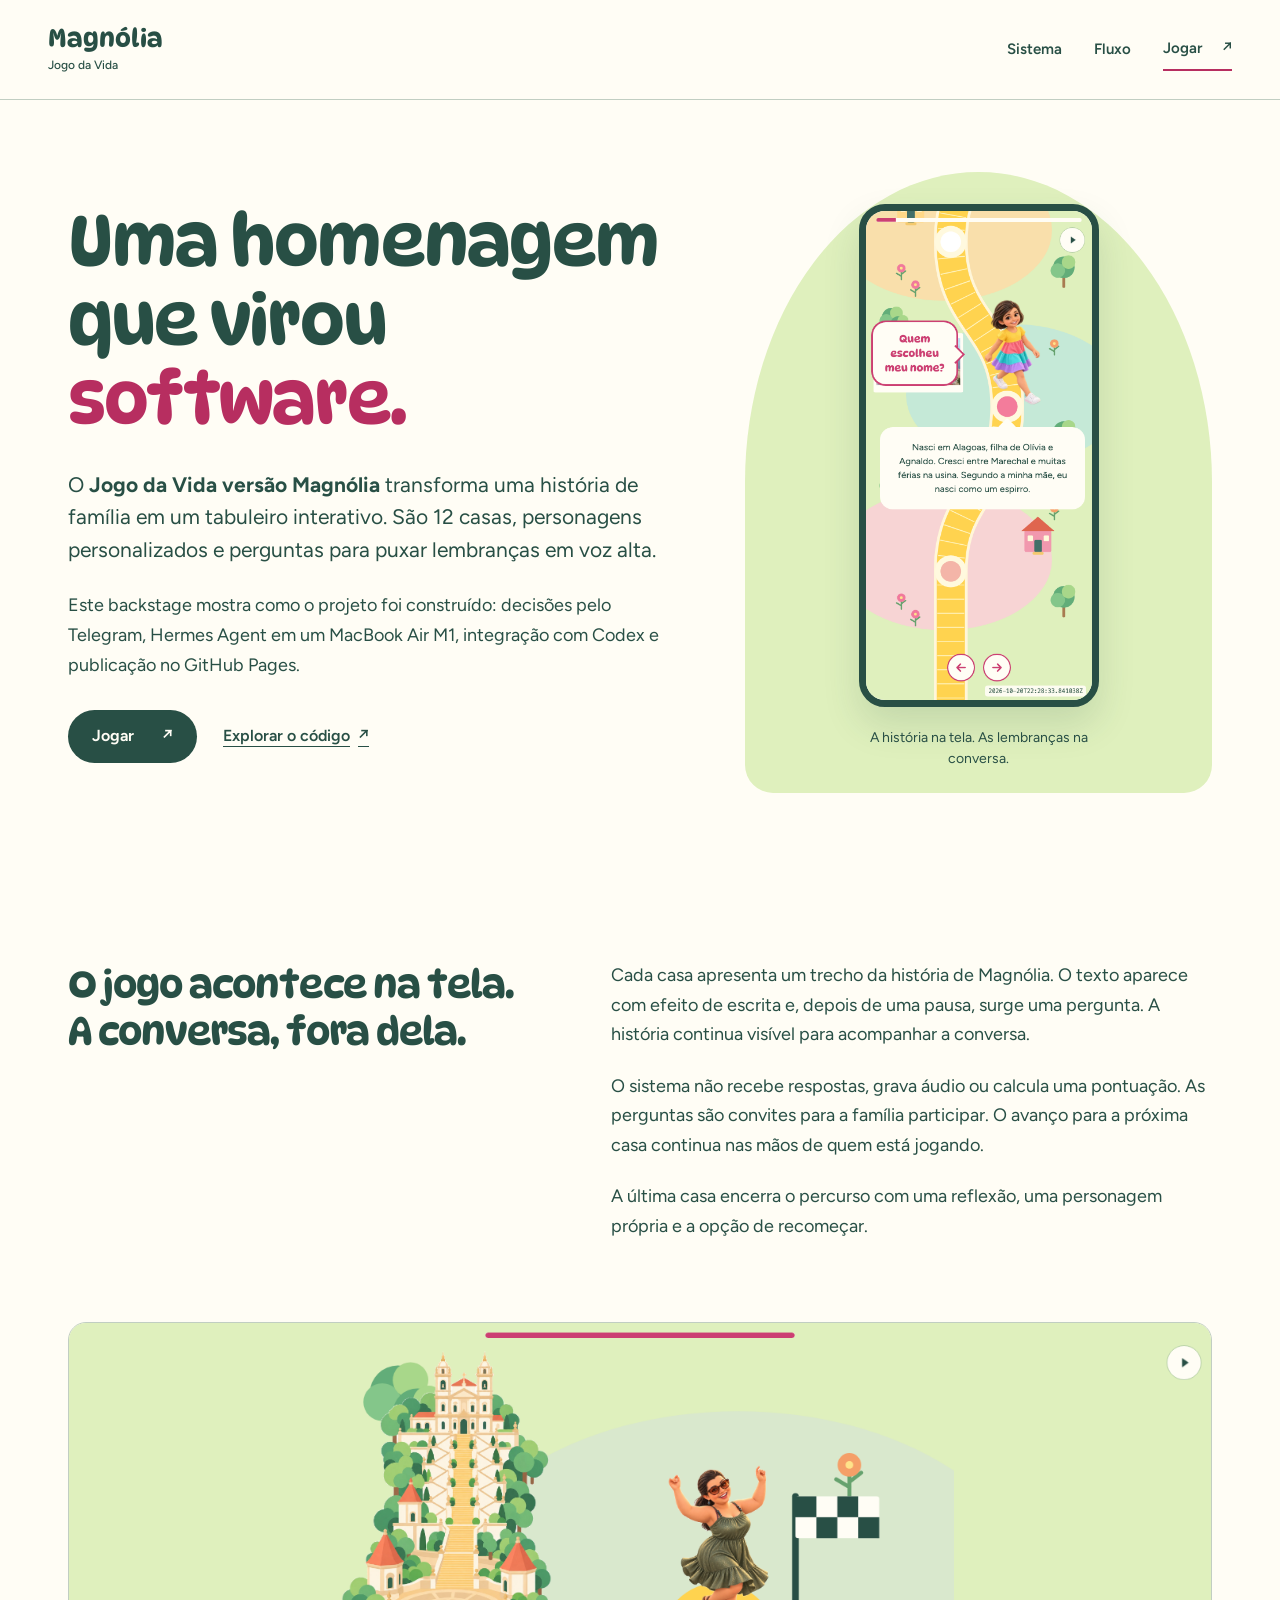
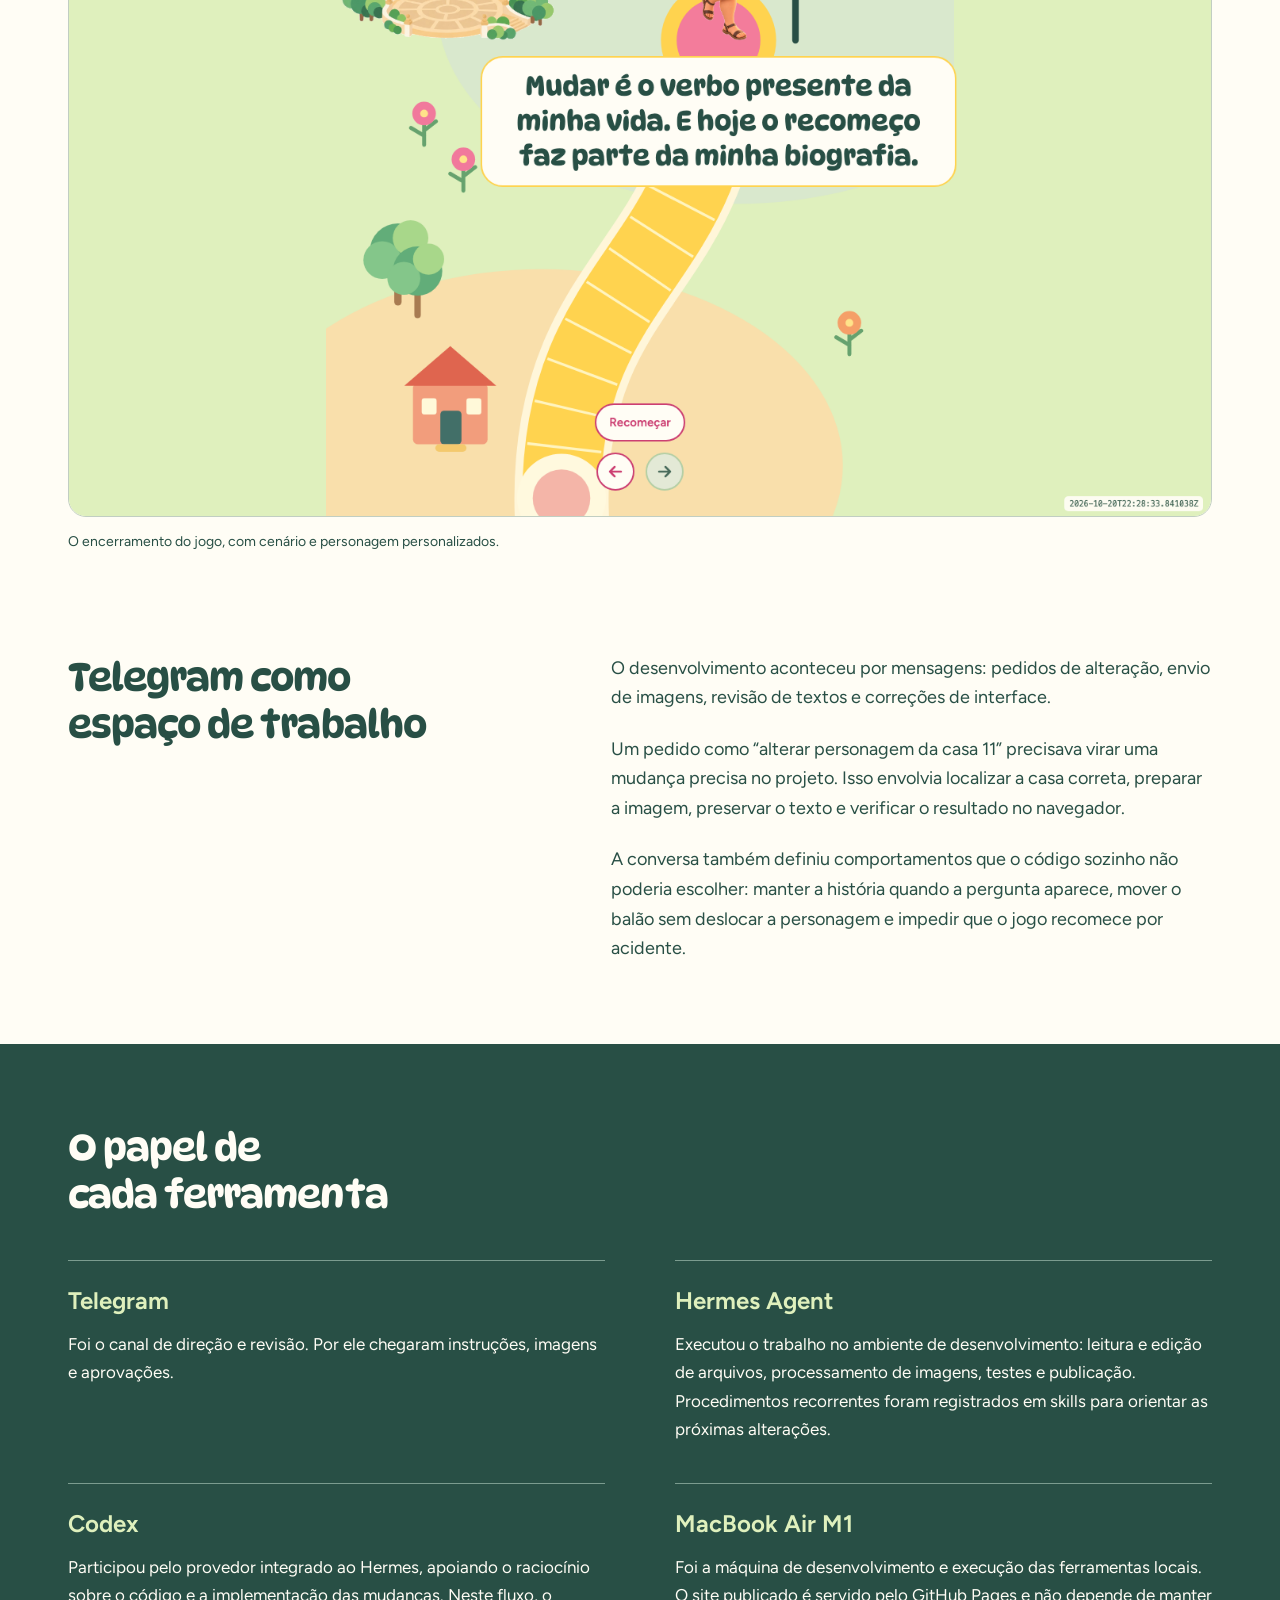
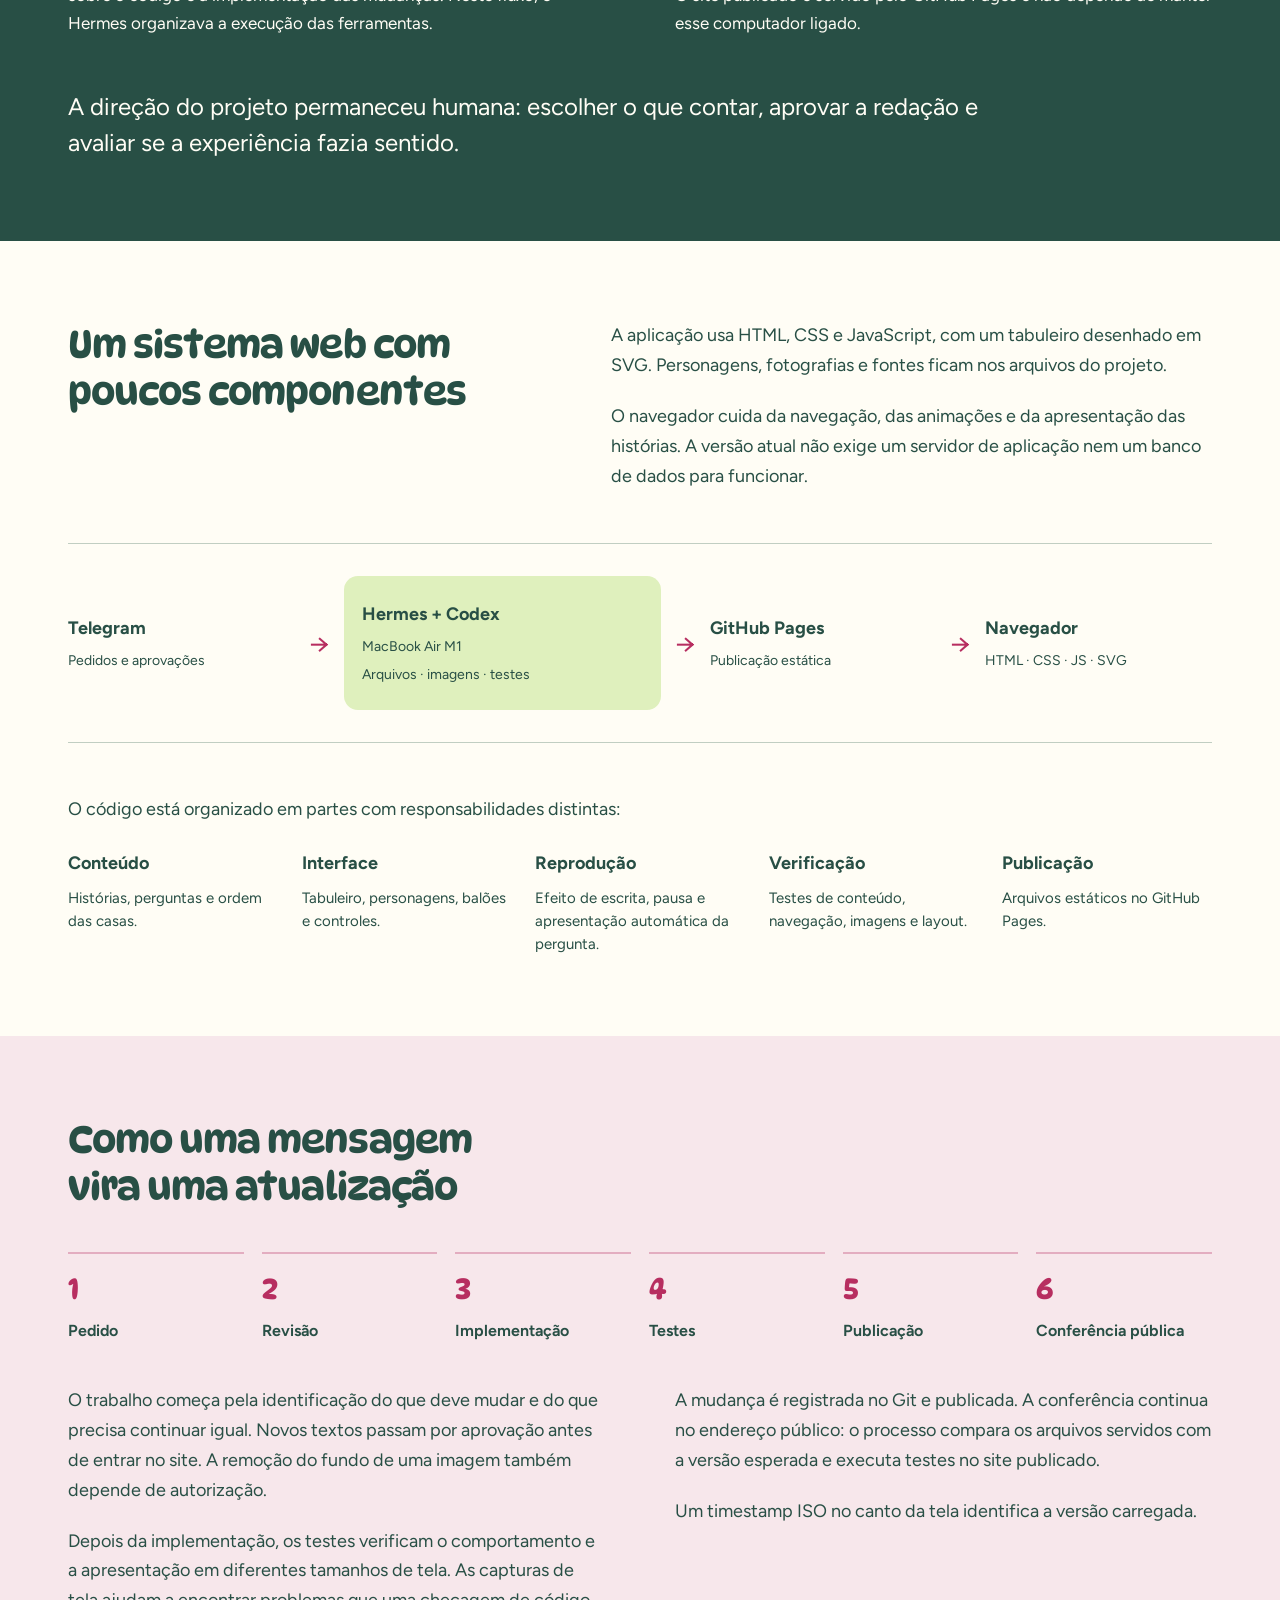
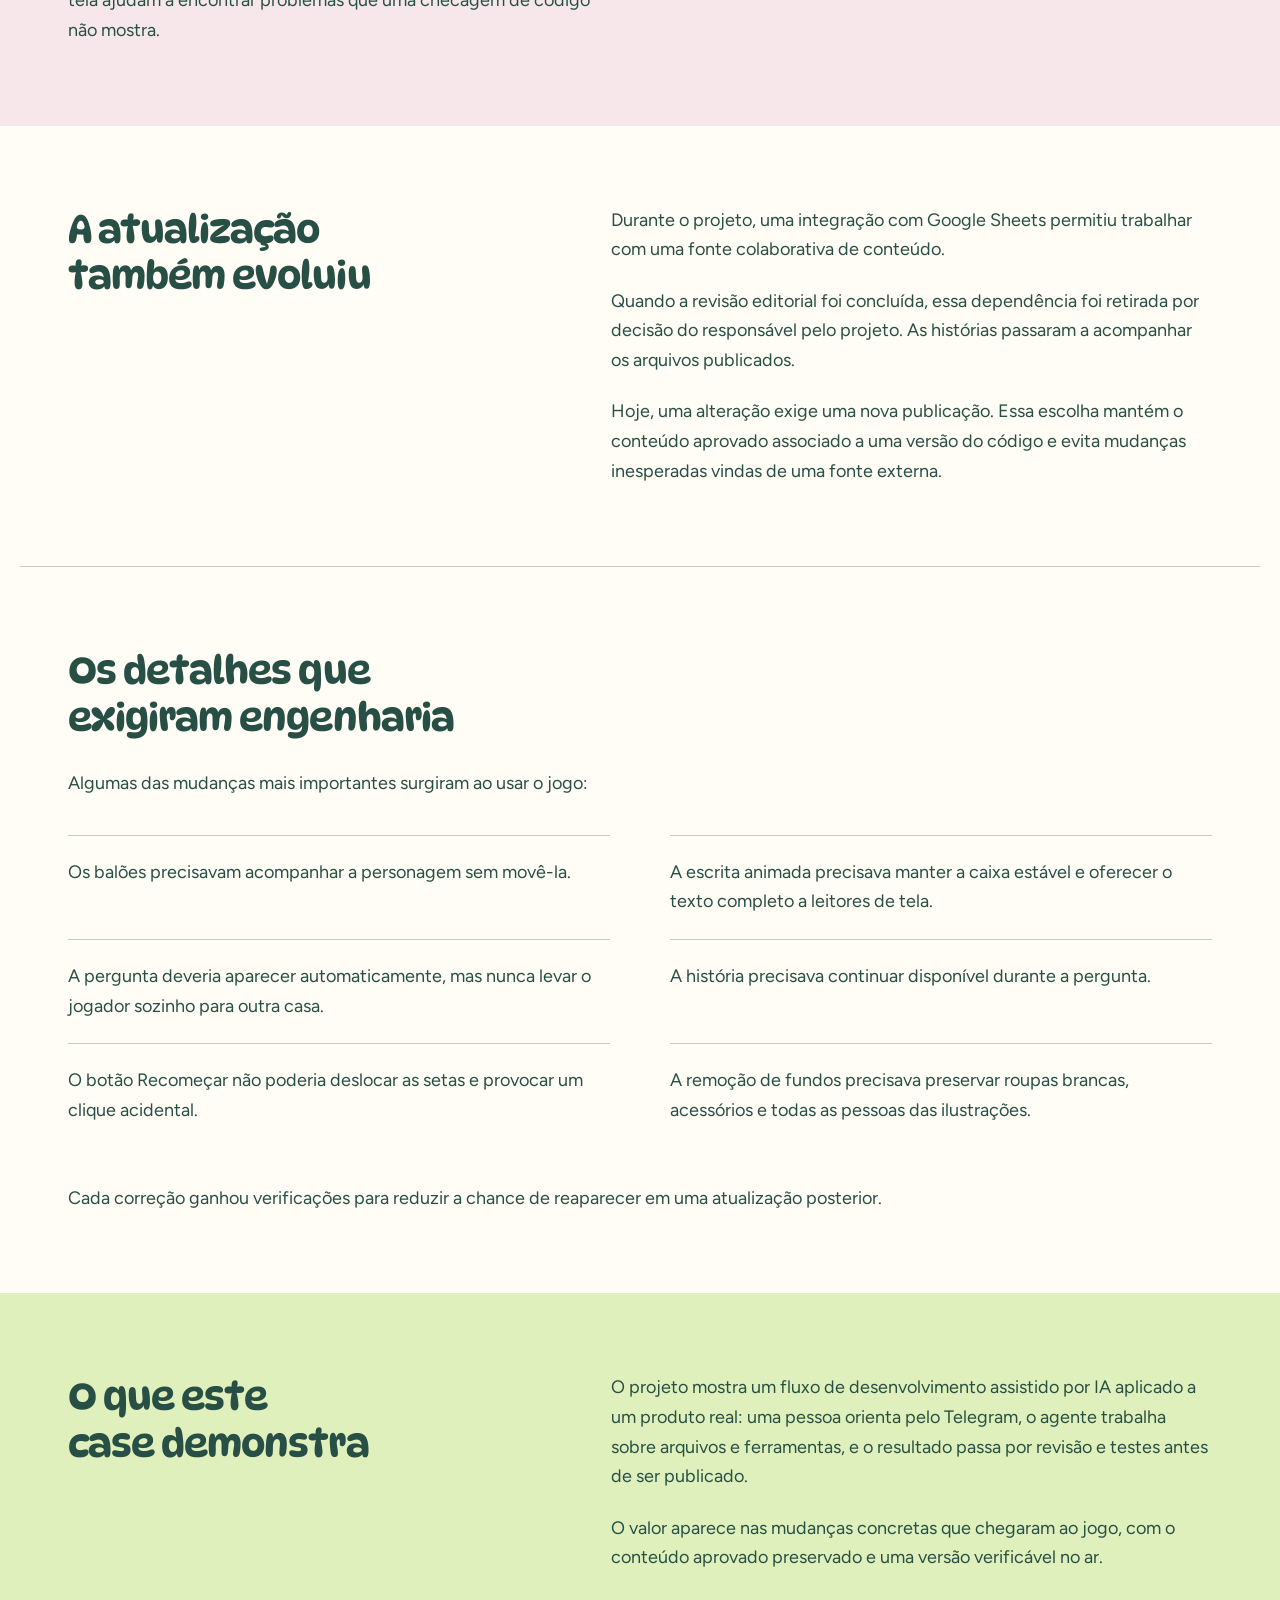
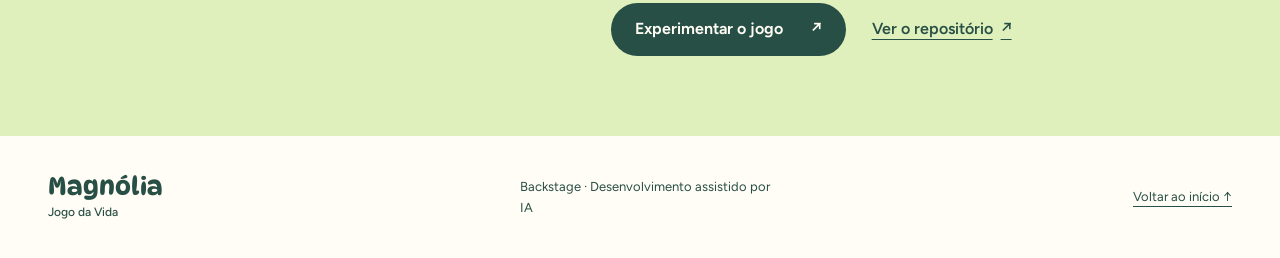
==== docs/backstage/index.html @ 35204390 "Publish Backstage case study for Magnolia" ====
<!doctype html>
<html lang="pt-BR">
<head>
<meta charset="utf-8"><meta name="viewport" content="width=device-width,initial-scale=1">
<title>Backstage · Uma homenagem que virou software · Magnólia</title>
<meta name="description" content="Os bastidores do Jogo da Vida versão Magnólia: desenvolvimento pelo Telegram, Hermes Agent em um MacBook Air M1, Codex e GitHub Pages.">
<meta name="theme-color" content="#284f45">
<link rel="canonical" href="https://paulosanches.github.io/magnolia-jogo-da-vida/backstage/">
<meta property="og:type" content="article"><meta property="og:locale" content="pt_BR"><meta property="og:title" content="Uma homenagem que virou software · Backstage Magnólia">
<meta property="og:description" content="Decisões pelo Telegram, Hermes Agent, Codex e um tabuleiro que conta uma história de família.">
<meta property="og:url" content="https://paulosanches.github.io/magnolia-jogo-da-vida/backstage/">
<meta property="og:image" content="https://paulosanches.github.io/magnolia-jogo-da-vida/backstage/assets/game-desktop.png">
<meta name="twitter:card" content="summary_large_image">
<link rel="stylesheet" href="backstage.css?v=be375e2c85329852">
</head>
<body>
<a class="skip-link" href="#conteudo">Pular para o conteúdo</a>
<header class="site-header"><a class="brand" href="../" aria-label="Magnólia: abrir o jogo">Magnólia<span>Jogo da Vida</span></a><nav aria-label="Navegação do backstage"><a href="#sistema">Sistema</a><a href="#fluxo">Fluxo</a><a class="nav-play" href="../">Jogar <span aria-hidden="true">↗</span></a></nav></header>
<main id="conteudo">
<section class="hero" aria-labelledby="titulo"><div class="hero-copy"><h1 id="titulo">Uma homenagem que virou <em>software.</em></h1><p class="lead">O <strong>Jogo da Vida versão Magnólia</strong> transforma uma história de família em um tabuleiro interativo. São 12 casas, personagens personalizados e perguntas para puxar lembranças em voz alta.</p><p>Este backstage mostra como o projeto foi construído: decisões pelo Telegram, Hermes Agent em um MacBook Air M1, integração com Codex e publicação no GitHub Pages.</p><div class="actions"><a class="button primary" href="../">Jogar <span aria-hidden="true">↗</span></a><a class="text-link" href="https://github.com/PauloSanches/magnolia-jogo-da-vida">Explorar o código <span aria-hidden="true">↗</span></a></div></div><figure class="hero-proof"><div class="phone"><img src="assets/game-mobile.png" width="390" height="844" alt="Captura do jogo: a história continua abaixo da personagem enquanto a pergunta aparece ao lado." fetchpriority="high"></div><figcaption>A história na tela. As lembranças na conversa.</figcaption></figure></section>
<section class="section reading" id="jogo"><h2>O jogo acontece na tela.<br>A conversa, fora dela.</h2><div><p>Cada casa apresenta um trecho da história de Magnólia. O texto aparece com efeito de escrita e, depois de uma pausa, surge uma pergunta. A história continua visível para acompanhar a conversa.</p><p>O sistema não recebe respostas, grava áudio ou calcula uma pontuação. As perguntas são convites para a família participar. O avanço para a próxima casa continua nas mãos de quem está jogando.</p><p>A última casa encerra o percurso com uma reflexão, uma personagem própria e a opção de recomeçar.</p></div></section>
<figure class="wide-proof"><img src="assets/game-desktop.png" width="1440" height="1000" loading="lazy" alt="Captura real da última casa: ilustração de igreja e escadaria, personagem e reflexão de encerramento."><figcaption>O encerramento do jogo, com cenário e personagem personalizados.</figcaption></figure>
<section class="section reading" id="conversa"><h2>Telegram como espaço de trabalho</h2><div><p>O desenvolvimento aconteceu por mensagens: pedidos de alteração, envio de imagens, revisão de textos e correções de interface.</p><p>Um pedido como “alterar personagem da casa 11” precisava virar uma mudança precisa no projeto. Isso envolvia localizar a casa correta, preparar a imagem, preservar o texto e verificar o resultado no navegador.</p><p>A conversa também definiu comportamentos que o código sozinho não poderia escolher: manter a história quando a pergunta aparece, mover o balão sem deslocar a personagem e impedir que o jogo recomece por acidente.</p></div></section>
<section class="tools-section" id="ferramentas"><div class="section tools-inner"><h2>O papel de cada ferramenta</h2><dl class="tools"><div><dt>Telegram</dt><dd>Foi o canal de direção e revisão. Por ele chegaram instruções, imagens e aprovações.</dd></div><div><dt>Hermes Agent</dt><dd>Executou o trabalho no ambiente de desenvolvimento: leitura e edição de arquivos, processamento de imagens, testes e publicação. Procedimentos recorrentes foram registrados em skills para orientar as próximas alterações.</dd></div><div><dt>Codex</dt><dd>Participou pelo provedor integrado ao Hermes, apoiando o raciocínio sobre o código e a implementação das mudanças. Neste fluxo, o Hermes organizava a execução das ferramentas.</dd></div><div><dt>MacBook Air M1</dt><dd>Foi a máquina de desenvolvimento e execução das ferramentas locais. O site publicado é servido pelo GitHub Pages e não depende de manter esse computador ligado.</dd></div></dl><p class="human-direction">A direção do projeto permaneceu humana: escolher o que contar, aprovar a redação e avaliar se a experiência fazia sentido.</p></div></section>
<section class="section" id="sistema"><div class="reading"><h2>Um sistema web com poucos componentes</h2><div><p>A aplicação usa HTML, CSS e JavaScript, com um tabuleiro desenhado em SVG. Personagens, fotografias e fontes ficam nos arquivos do projeto.</p><p>O navegador cuida da navegação, das animações e da apresentação das histórias. A versão atual não exige um servidor de aplicação nem um banco de dados para funcionar.</p></div></div>
<div class="architecture" role="group" aria-label="Arquitetura: Telegram comunica as decisões ao Hermes Agent com Codex no MacBook Air M1. O projeto é testado e publicado pelo GitHub Pages para o navegador."><div class="architecture-node"><strong>Telegram</strong><span>Pedidos e aprovações</span></div><span class="flow-arrow" aria-hidden="true">→</span><div class="architecture-node local"><strong>Hermes + Codex</strong><span>MacBook Air M1</span><small>Arquivos · imagens · testes</small></div><span class="flow-arrow" aria-hidden="true">→</span><div class="architecture-node"><strong>GitHub Pages</strong><span>Publicação estática</span></div><span class="flow-arrow" aria-hidden="true">→</span><div class="architecture-node"><strong>Navegador</strong><span>HTML · CSS · JS · SVG</span></div></div>
<p class="components-intro">O código está organizado em partes com responsabilidades distintas:</p><dl class="components"><div><dt>Conteúdo</dt><dd>Histórias, perguntas e ordem das casas.</dd></div><div><dt>Interface</dt><dd>Tabuleiro, personagens, balões e controles.</dd></div><div><dt>Reprodução</dt><dd>Efeito de escrita, pausa e apresentação automática da pergunta.</dd></div><div><dt>Verificação</dt><dd>Testes de conteúdo, navegação, imagens e layout.</dd></div><div><dt>Publicação</dt><dd>Arquivos estáticos no GitHub Pages.</dd></div></dl></section>
<section class="workflow-section" id="fluxo"><div class="section"><h2>Como uma mensagem vira uma atualização</h2><ol class="workflow" aria-label="Etapas de uma atualização"><li>Pedido</li><li>Revisão</li><li>Implementação</li><li>Testes</li><li>Publicação</li><li>Conferência pública</li></ol><div class="workflow-copy"><p>O trabalho começa pela identificação do que deve mudar e do que precisa continuar igual. Novos textos passam por aprovação antes de entrar no site. A remoção do fundo de uma imagem também depende de autorização.</p><p>Depois da implementação, os testes verificam o comportamento e a apresentação em diferentes tamanhos de tela. As capturas de tela ajudam a encontrar problemas que uma checagem de código não mostra.</p><p>A mudança é registrada no Git e publicada. A conferência continua no endereço público: o processo compara os arquivos servidos com a versão esperada e executa testes no site publicado.</p><p>Um timestamp ISO no canto da tela identifica a versão carregada.</p></div></div></section>
<section class="section reading" id="atualizacao"><h2>A atualização também evoluiu</h2><div><p>Durante o projeto, uma integração com Google Sheets permitiu trabalhar com uma fonte colaborativa de conteúdo.</p><p>Quando a revisão editorial foi concluída, essa dependência foi retirada por decisão do responsável pelo projeto. As histórias passaram a acompanhar os arquivos publicados.</p><p>Hoje, uma alteração exige uma nova publicação. Essa escolha mantém o conteúdo aprovado associado a uma versão do código e evita mudanças inesperadas vindas de uma fonte externa.</p></div></section>
<section class="section engineering" id="engenharia"><h2>Os detalhes que exigiram engenharia</h2><p>Algumas das mudanças mais importantes surgiram ao usar o jogo:</p><ul><li>Os balões precisavam acompanhar a personagem sem movê-la.</li><li>A escrita animada precisava manter a caixa estável e oferecer o texto completo a leitores de tela.</li><li>A pergunta deveria aparecer automaticamente, mas nunca levar o jogador sozinho para outra casa.</li><li>A história precisava continuar disponível durante a pergunta.</li><li>O botão Recomeçar não poderia deslocar as setas e provocar um clique acidental.</li><li>A remoção de fundos precisava preservar roupas brancas, acessórios e todas as pessoas das ilustrações.</li></ul><p>Cada correção ganhou verificações para reduzir a chance de reaparecer em uma atualização posterior.</p></section>
<section class="closing"><div class="section reading"><h2>O que este case demonstra</h2><div><p>O projeto mostra um fluxo de desenvolvimento assistido por IA aplicado a um produto real: uma pessoa orienta pelo Telegram, o agente trabalha sobre arquivos e ferramentas, e o resultado passa por revisão e testes antes de ser publicado.</p><p>O valor aparece nas mudanças concretas que chegaram ao jogo, com o conteúdo aprovado preservado e uma versão verificável no ar.</p><div class="actions"><a class="button primary" href="../">Experimentar o jogo <span aria-hidden="true">↗</span></a><a class="text-link" href="https://github.com/PauloSanches/magnolia-jogo-da-vida">Ver o repositório <span aria-hidden="true">↗</span></a></div></div></div></section>
</main>
<footer><a class="brand" href="../">Magnólia<span>Jogo da Vida</span></a><span>Backstage · Desenvolvimento assistido por IA</span><a href="#titulo">Voltar ao início ↑</a></footer>
</body></html>
---- docs/backstage/backstage.css ----
@font-face{font-family:Figtree;src:url(../assets/fonts/Figtree.ttf) format('truetype');font-weight:300 900;font-display:swap}@font-face{font-family:DynaPuff;src:url(../assets/fonts/DynaPuff.ttf) format('truetype');font-weight:400 700;font-display:swap}
:root{--ink:#284f45;--pink:#b72e60;--paper:#fffdf5;--ground:#dff0bd;--soft:#f7e7eb;--line:#c1cec2}*{box-sizing:border-box}html{scroll-behavior:smooth;scroll-padding-top:24px}body{margin:0;background:var(--paper);color:var(--ink);font:400 18px/1.65 Figtree,Arial,sans-serif}::selection{background:#ffd34f;color:var(--ink)}a{color:inherit;text-underline-offset:5px}a:focus-visible{outline:3px solid var(--pink);outline-offset:6px}p{margin:0 0 1.2em}p:last-child{margin-bottom:0}h1,h2{font-family:DynaPuff,sans-serif;text-wrap:balance;font-weight:500;letter-spacing:-.025em}h1{font-size:clamp(44px,5.5vw,80px);line-height:1.12;margin:0 0 30px}h2{font-size:clamp(28px,3vw,42px);line-height:1.22;margin:0 0 28px}h1 em{font-style:normal;color:var(--pink)}img{max-width:100%;height:auto;display:block}figure{margin:0}figcaption{font-size:14px;line-height:1.5}.skip-link{position:fixed;top:8px;left:8px;z-index:10;background:var(--paper);padding:12px;transform:translateY(-160%)}.skip-link:focus{transform:none}.site-header,footer{max-width:1320px;margin:auto;padding:24px 48px;display:flex;justify-content:space-between;align-items:center;gap:24px}.site-header{border-bottom:1px solid var(--line)}.brand{font:500 25px/1.15 DynaPuff,sans-serif;text-decoration:none;display:inline-flex;flex-direction:column}.brand span{font:500 12px/1.6 Figtree,sans-serif;margin-top:3px}.site-header nav{display:flex;align-items:center;gap:32px}.site-header nav a{font-size:15px;font-weight:600;text-decoration:none;min-height:44px;display:flex;align-items:center}.site-header nav a:hover,.text-link:hover{color:var(--pink)}.nav-play{gap:20px;border-bottom:2px solid var(--pink)}.hero{max-width:1240px;margin:auto;display:grid;grid-template-columns:1.3fr 1fr;gap:70px;padding:72px 48px 88px;align-items:center}.hero-copy{max-width:650px}.hero .lead{font-size:21px;line-height:1.55}.hero-proof{position:relative;background:var(--ground);padding:32px 40px 24px;border-radius:50% 50% 28px 28px;text-align:center}.phone{width:240px;max-width:100%;margin:auto;background:var(--paper);border:7px solid var(--ink);border-radius:26px;overflow:hidden;box-shadow:0 18px 36px #284f4526}.hero-proof figcaption{margin:20px auto 0;max-width:230px}.actions{display:flex;align-items:center;gap:26px;flex-wrap:wrap;margin-top:30px}.button{display:inline-flex;align-items:center;justify-content:space-between;gap:28px;min-height:52px;padding:13px 24px;border-radius:50px;text-decoration:none;font-size:16px;font-weight:650;transition:background .18s,color .18s}.primary{background:var(--ink);color:var(--paper)}.primary:hover{background:var(--pink)}.text-link{font-size:16px;font-weight:600;min-height:44px;display:inline-flex;align-items:center;gap:8px}.section{max-width:1240px;margin:auto;padding:80px 48px}.reading{display:grid;grid-template-columns:1fr 1.3fr;gap:80px}.reading>div{max-width:65ch}.wide-proof{max-width:1144px;margin:0 auto 8px}.wide-proof img{width:100%;border-radius:18px;border:1px solid var(--line)}.wide-proof figcaption{padding:14px 0}.tools-section{background:var(--ink);color:var(--paper)}.tools-inner h2{max-width:18ch}.tools{margin:42px 0 0;display:grid;grid-template-columns:1fr 1fr;gap:40px 70px}.tools>div{padding-top:20px;border-top:1px solid #7b9c8f}.tools dt{font-size:24px;font-weight:650;margin-bottom:10px;color:#dff0bd}.tools dd{margin:0;font-size:17px;max-width:55ch}.human-direction{font-size:24px;line-height:1.5;max-width:65ch;margin:52px 0 0}.architecture{display:grid;grid-template-columns:1fr auto 1.4fr auto 1fr auto 1fr;align-items:center;gap:14px;margin:52px 0;border-top:1px solid var(--line);border-bottom:1px solid var(--line);padding:32px 0}.architecture-node{display:flex;flex-direction:column;gap:5px}.architecture-node strong{font-size:18px}.architecture-node span,.architecture-node small{font-size:14px}.architecture-node.local{background:var(--ground);padding:24px 18px;border-radius:14px}.flow-arrow{color:var(--pink);font-size:28px}.components-intro{margin-top:36px}.components{margin:24px 0 0;display:grid;grid-template-columns:repeat(5,1fr);gap:24px}.components dt{font-weight:700;margin-bottom:8px}.components dd{margin:0;font-size:15px;line-height:1.55}.workflow-section{background:var(--soft)}.workflow-section h2{max-width:24ch}.workflow{list-style:none;counter-reset:steps;display:grid;grid-template-columns:repeat(6,1fr);padding:0;margin:42px 0;gap:18px}.workflow li{counter-increment:steps;font-size:16px;font-weight:650;border-top:2px solid #b72e6050;padding-top:16px}.workflow li:before{content:counter(steps);display:block;color:var(--pink);font:500 30px DynaPuff,sans-serif;margin-bottom:12px}.workflow-copy{columns:2;column-gap:70px}.workflow-copy p{break-inside:avoid}.engineering{border-top:1px solid var(--line)}.engineering>h2{max-width:23ch}.engineering ul{list-style:none;display:grid;grid-template-columns:1fr 1fr;gap:0 60px;padding:0;margin:36px 0}.engineering li{border-top:1px solid var(--line);padding:22px 0;max-width:55ch}.closing{background:var(--ground)}footer{font-size:13px;padding-top:36px;padding-bottom:36px}footer>a:last-child{display:inline-flex;align-items:center;min-height:44px}footer>span{max-width:32ch}
@media(min-width:1500px){.hero{gap:110px}.hero-proof{max-width:390px}}
@media(max-width:1000px){.hero{gap:36px;padding-inline:32px}.section{padding:64px 32px}.site-header,footer{padding-inline:32px}.reading{gap:40px}.hero-proof{padding-inline:24px}.wide-proof{margin-inline:32px}.components{grid-template-columns:repeat(3,1fr)}.architecture{gap:10px}.architecture-node strong{font-size:16px}.architecture-node span,.architecture-node small{font-size:13px}.workflow{grid-template-columns:repeat(3,1fr);row-gap:30px}}
@media(max-width:700px){body{font-size:17px}.site-header{padding:18px 22px}.brand{font-size:22px}.site-header nav{gap:18px}.site-header nav a{font-size:14px}.site-header nav a:first-child{display:none}.hero{grid-template-columns:1fr;padding:46px 22px 52px;gap:40px}.hero .lead{font-size:19px}.hero-proof{width:100%;max-width:360px;justify-self:center;padding:28px 32px 24px}.phone{width:215px}.section{padding:52px 22px}.reading{grid-template-columns:1fr;gap:8px}h2{margin-bottom:22px}.wide-proof{margin-inline:22px}.tools{grid-template-columns:1fr;gap:28px;margin-top:28px}.human-direction{font-size:21px;margin-top:34px}.architecture{grid-template-columns:1fr;gap:4px;margin:32px 0;padding:24px 0;text-align:center}.architecture-node{align-items:center;padding:12px}.architecture-node strong{font-size:19px}.architecture-node span,.architecture-node small{font-size:15px}.flow-arrow{transform:rotate(90deg);justify-self:center;line-height:1.2}.architecture-node.local{width:100%}.components{grid-template-columns:1fr 1fr;gap:24px}.workflow{grid-template-columns:1fr 1fr;gap:26px}.workflow-copy{columns:auto}.engineering ul{grid-template-columns:1fr}.actions{gap:18px}.closing .actions{align-items:flex-start;flex-direction:column}footer{padding:30px 22px;flex-wrap:wrap;align-items:flex-start}footer>span{max-width:25ch}footer>a:last-child{width:100%}}
@media(prefers-reduced-motion:reduce){html{scroll-behavior:auto}*,*:before,*:after{transition:none!important}}
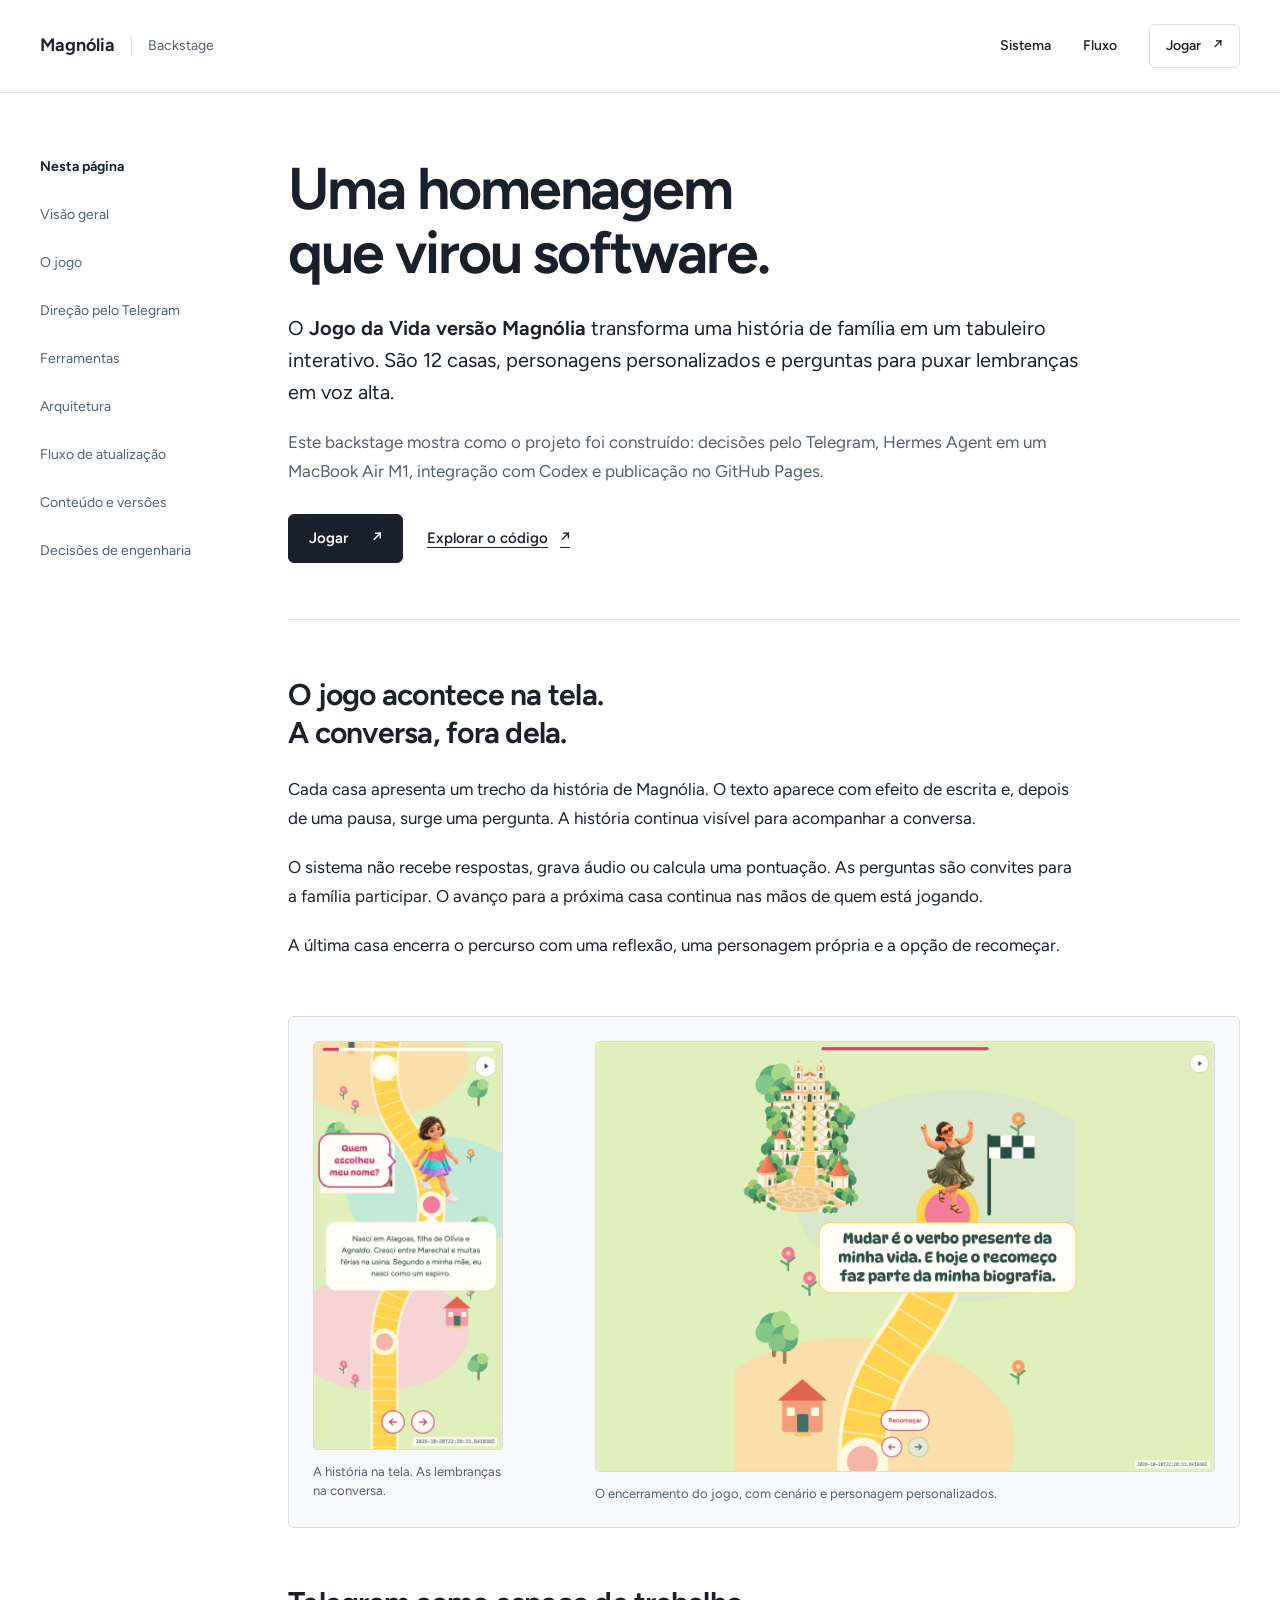
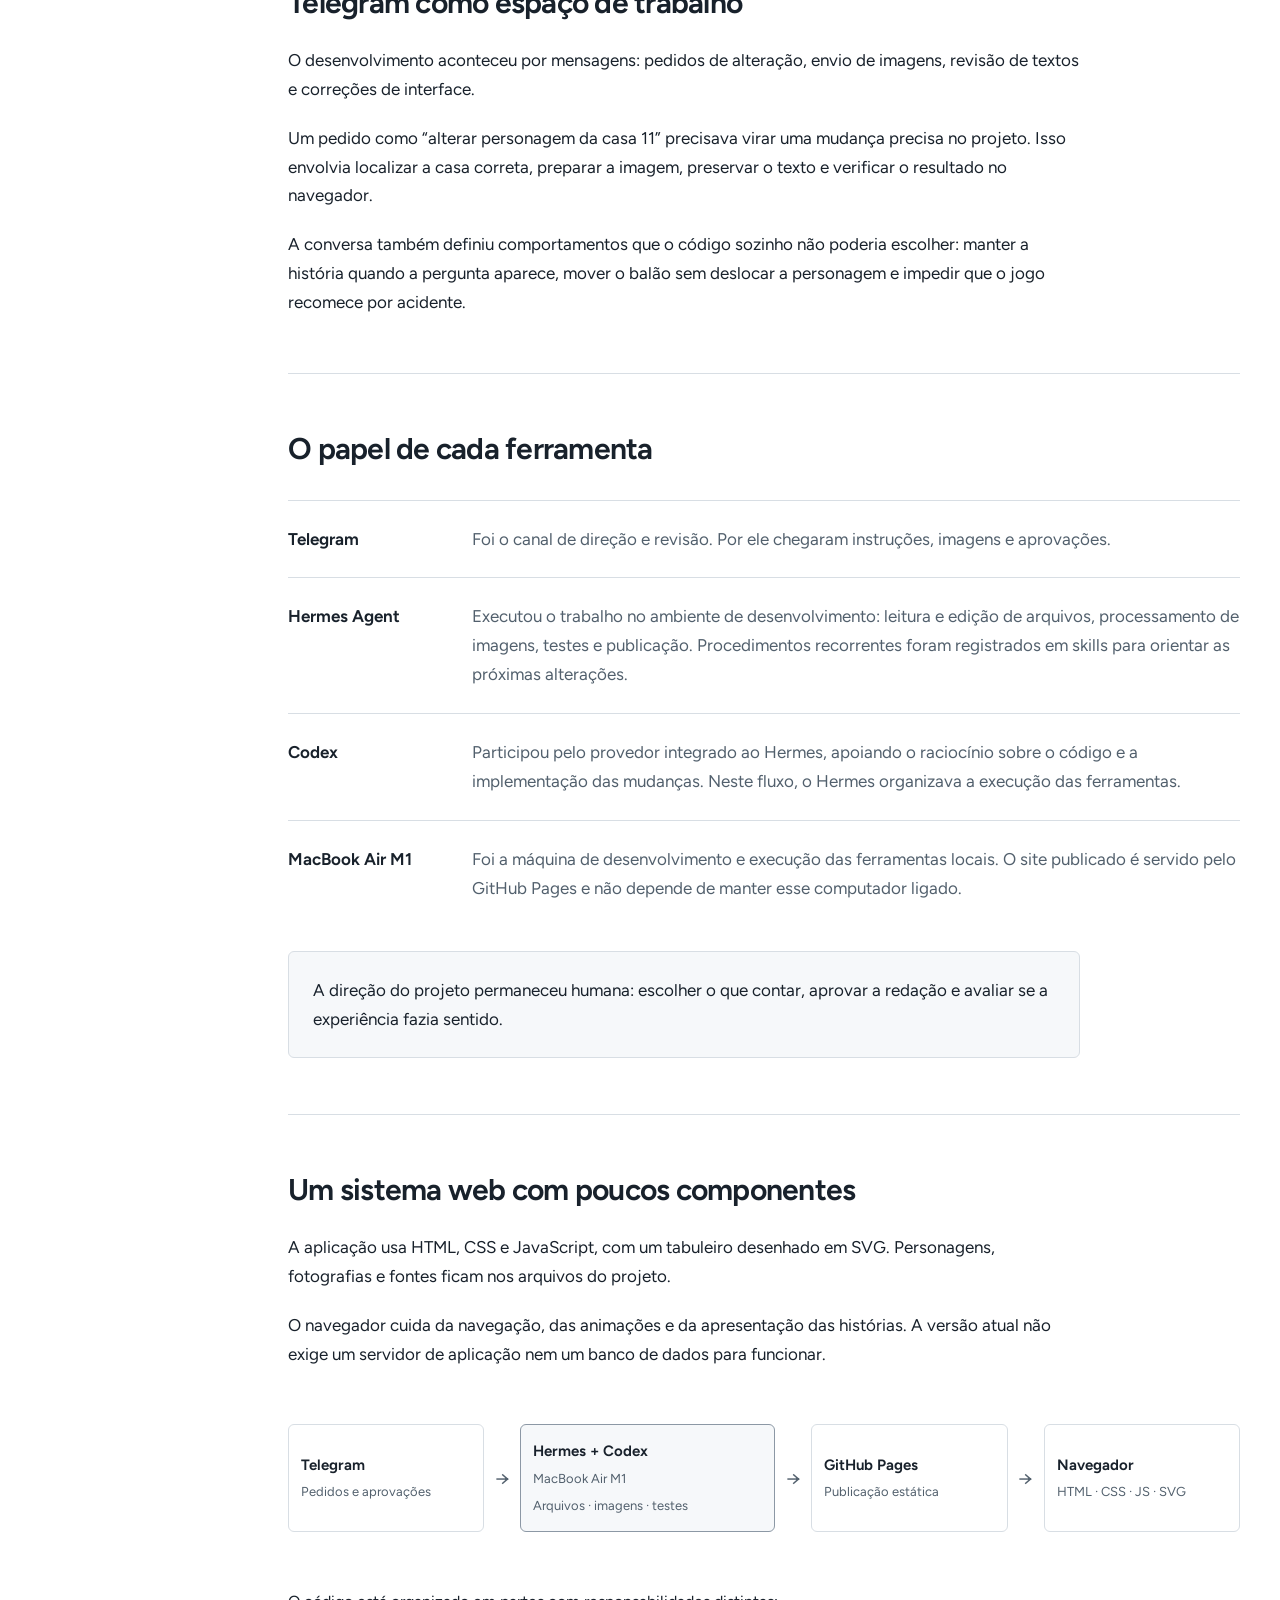
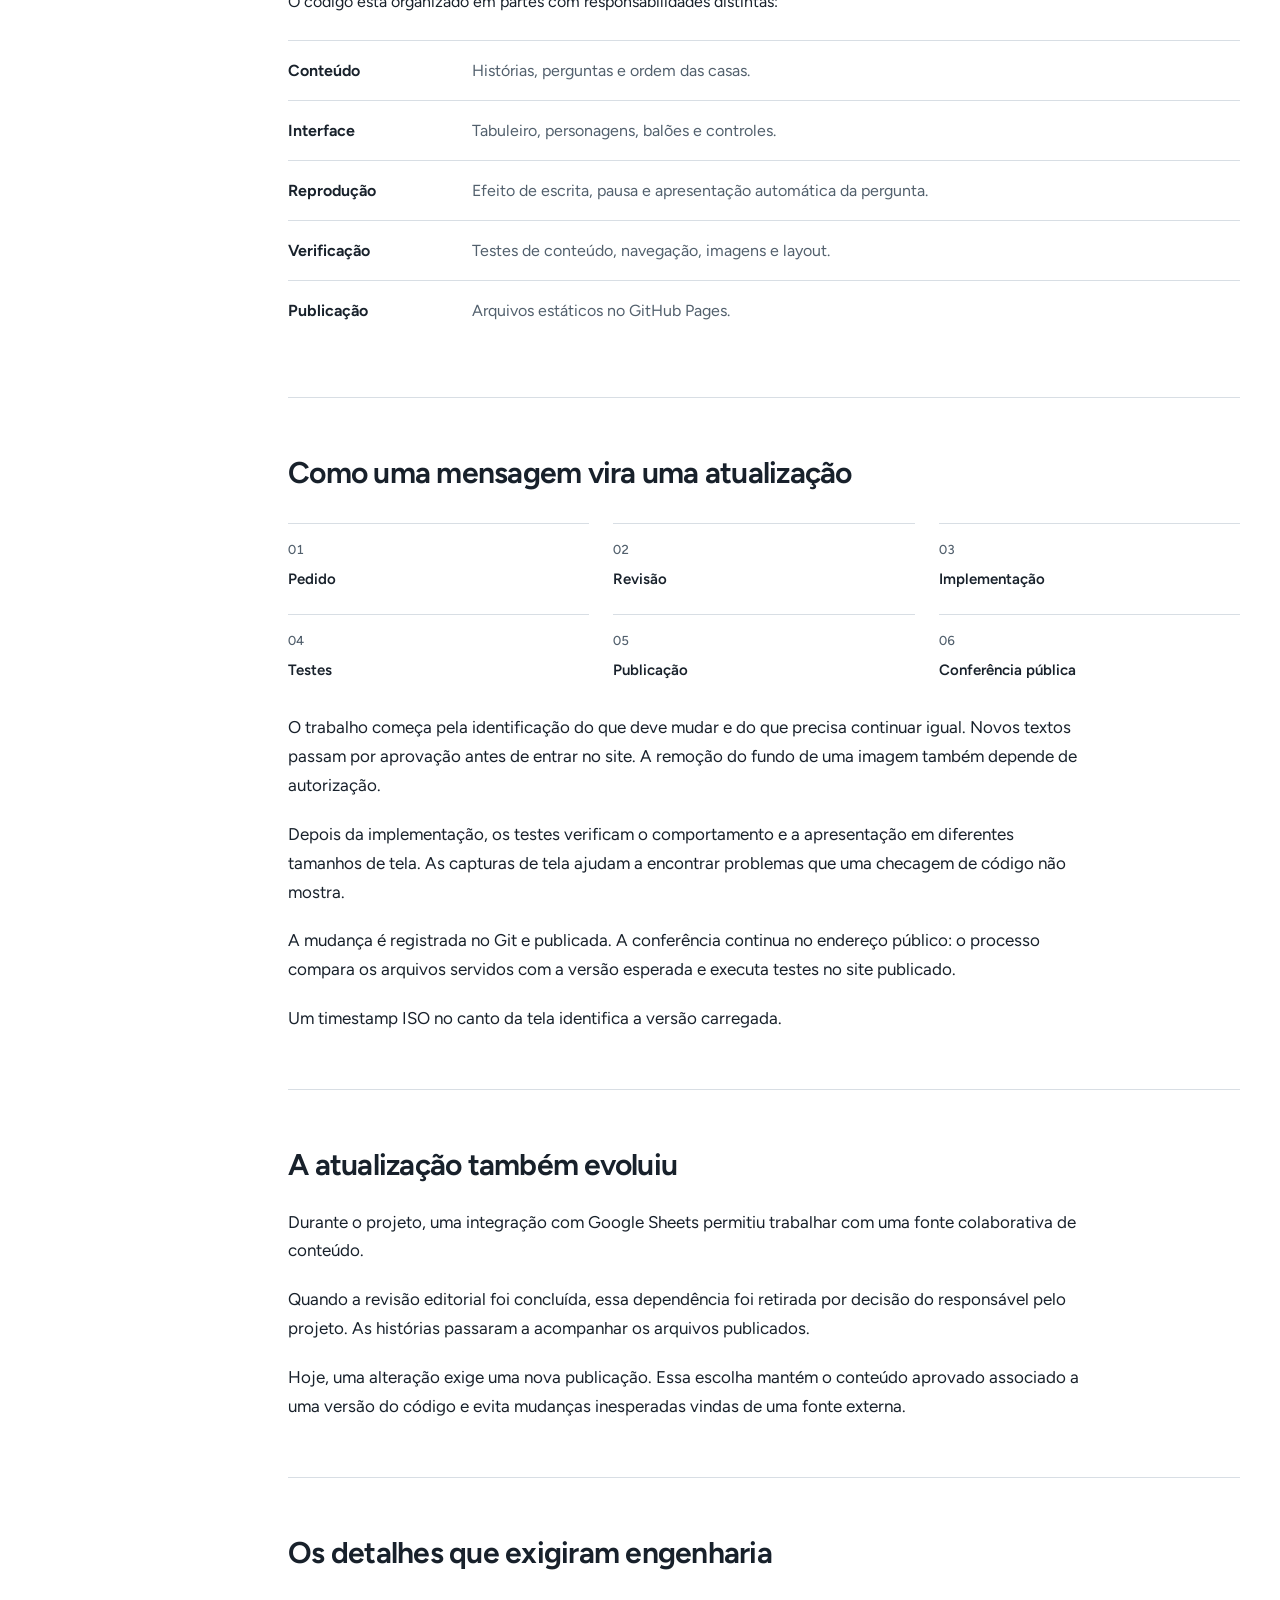
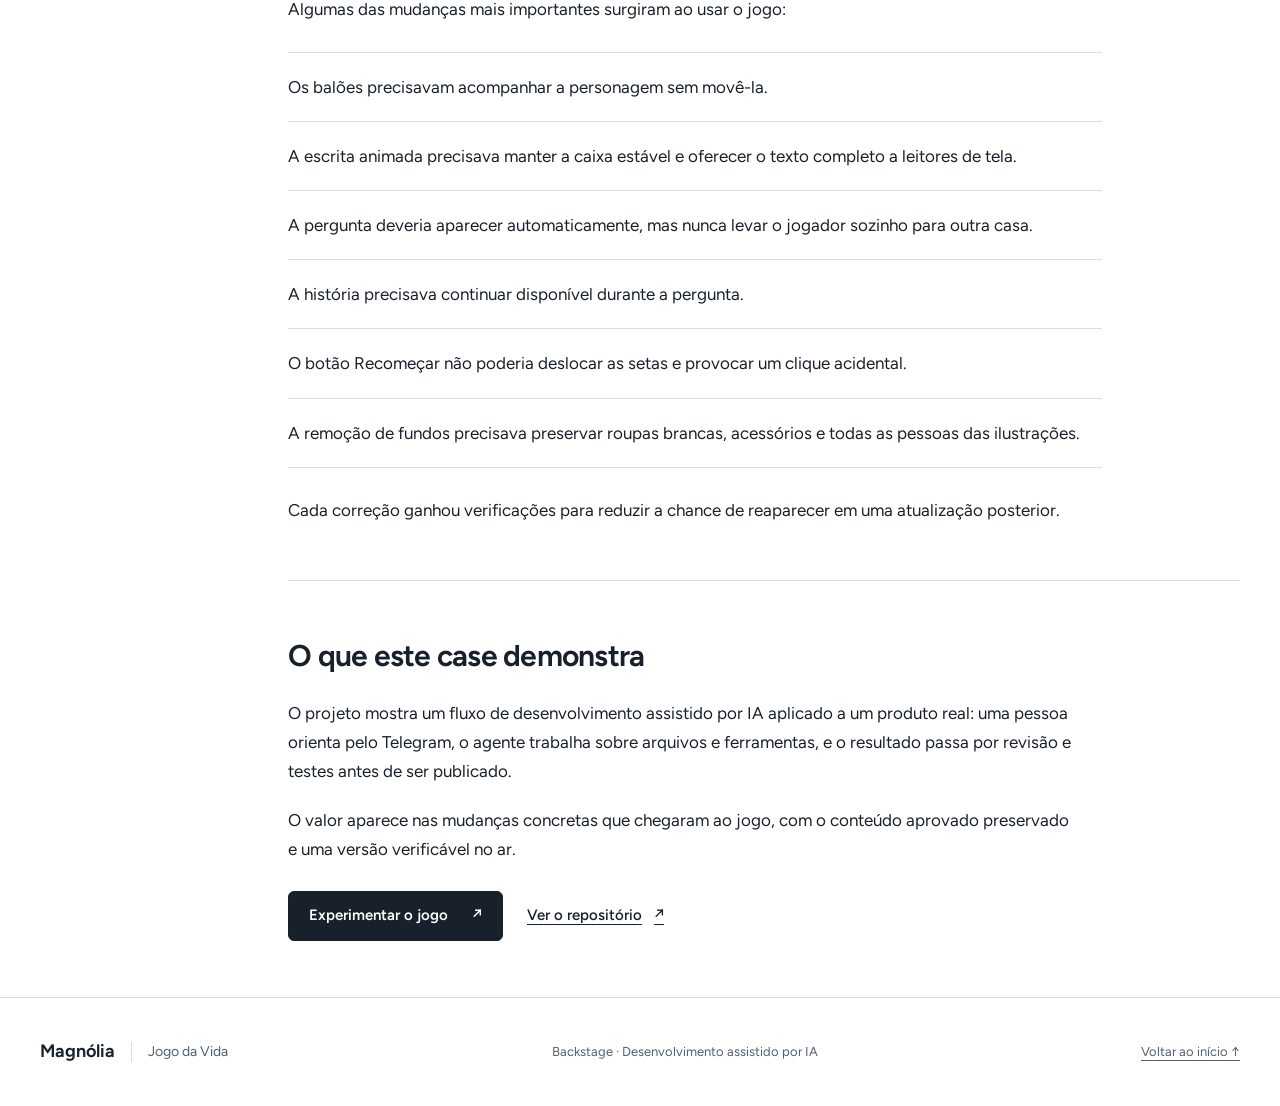
==== commit d048d01b: "Redesign Backstage as a technical engineering case study" ====
--- a/docs/backstage/index.html
+++ b/docs/backstage/index.html
@@ -4,22 +4,22 @@
 <meta charset="utf-8"><meta name="viewport" content="width=device-width,initial-scale=1">
 <title>Backstage · Uma homenagem que virou software · Magnólia</title>
 <meta name="description" content="Os bastidores do Jogo da Vida versão Magnólia: desenvolvimento pelo Telegram, Hermes Agent em um MacBook Air M1, Codex e GitHub Pages.">
-<meta name="theme-color" content="#284f45">
+<meta name="theme-color" content="#ffffff">
 <link rel="canonical" href="https://paulosanches.github.io/magnolia-jogo-da-vida/backstage/">
 <meta property="og:type" content="article"><meta property="og:locale" content="pt_BR"><meta property="og:title" content="Uma homenagem que virou software · Backstage Magnólia">
 <meta property="og:description" content="Decisões pelo Telegram, Hermes Agent, Codex e um tabuleiro que conta uma história de família.">
 <meta property="og:url" content="https://paulosanches.github.io/magnolia-jogo-da-vida/backstage/">
 <meta property="og:image" content="https://paulosanches.github.io/magnolia-jogo-da-vida/backstage/assets/game-desktop.png">
 <meta name="twitter:card" content="summary_large_image">
-<link rel="stylesheet" href="backstage.css?v=be375e2c85329852">
+<link rel="stylesheet" href="backstage.css?v=0d58b95644fb936e">
 </head>
 <body>
 <a class="skip-link" href="#conteudo">Pular para o conteúdo</a>
-<header class="site-header"><a class="brand" href="../" aria-label="Magnólia: abrir o jogo">Magnólia<span>Jogo da Vida</span></a><nav aria-label="Navegação do backstage"><a href="#sistema">Sistema</a><a href="#fluxo">Fluxo</a><a class="nav-play" href="../">Jogar <span aria-hidden="true">↗</span></a></nav></header>
-<main id="conteudo">
-<section class="hero" aria-labelledby="titulo"><div class="hero-copy"><h1 id="titulo">Uma homenagem que virou <em>software.</em></h1><p class="lead">O <strong>Jogo da Vida versão Magnólia</strong> transforma uma história de família em um tabuleiro interativo. São 12 casas, personagens personalizados e perguntas para puxar lembranças em voz alta.</p><p>Este backstage mostra como o projeto foi construído: decisões pelo Telegram, Hermes Agent em um MacBook Air M1, integração com Codex e publicação no GitHub Pages.</p><div class="actions"><a class="button primary" href="../">Jogar <span aria-hidden="true">↗</span></a><a class="text-link" href="https://github.com/PauloSanches/magnolia-jogo-da-vida">Explorar o código <span aria-hidden="true">↗</span></a></div></div><figure class="hero-proof"><div class="phone"><img src="assets/game-mobile.png" width="390" height="844" alt="Captura do jogo: a história continua abaixo da personagem enquanto a pergunta aparece ao lado." fetchpriority="high"></div><figcaption>A história na tela. As lembranças na conversa.</figcaption></figure></section>
-<section class="section reading" id="jogo"><h2>O jogo acontece na tela.<br>A conversa, fora dela.</h2><div><p>Cada casa apresenta um trecho da história de Magnólia. O texto aparece com efeito de escrita e, depois de uma pausa, surge uma pergunta. A história continua visível para acompanhar a conversa.</p><p>O sistema não recebe respostas, grava áudio ou calcula uma pontuação. As perguntas são convites para a família participar. O avanço para a próxima casa continua nas mãos de quem está jogando.</p><p>A última casa encerra o percurso com uma reflexão, uma personagem própria e a opção de recomeçar.</p></div></section>
-<figure class="wide-proof"><img src="assets/game-desktop.png" width="1440" height="1000" loading="lazy" alt="Captura real da última casa: ilustração de igreja e escadaria, personagem e reflexão de encerramento."><figcaption>O encerramento do jogo, com cenário e personagem personalizados.</figcaption></figure>
+<header class="site-header"><a class="brand" href="../" aria-label="Magnólia: abrir o jogo">Magnólia<span>Backstage</span></a><nav aria-label="Navegação do backstage"><a href="#sistema">Sistema</a><a href="#fluxo">Fluxo</a><a class="nav-play" href="../">Jogar <span aria-hidden="true">↗</span></a></nav></header>
+<main id="conteudo" class="content-layout"><aside class="contents"><div class="contents-title">Nesta página</div><nav aria-label="Seções do estudo de caso"><a href="#titulo">Visão geral</a><a href="#jogo">O jogo</a><a href="#conversa">Direção pelo Telegram</a><a href="#ferramentas">Ferramentas</a><a href="#sistema">Arquitetura</a><a href="#fluxo">Fluxo de atualização</a><a href="#atualizacao">Conteúdo e versões</a><a href="#engenharia">Decisões de engenharia</a></nav></aside><div class="page-content">
+<section class="hero" aria-labelledby="titulo"><div class="hero-copy"><h1 id="titulo">Uma homenagem que virou <em>software.</em></h1><p class="lead">O <strong>Jogo da Vida versão Magnólia</strong> transforma uma história de família em um tabuleiro interativo. São 12 casas, personagens personalizados e perguntas para puxar lembranças em voz alta.</p><p>Este backstage mostra como o projeto foi construído: decisões pelo Telegram, Hermes Agent em um MacBook Air M1, integração com Codex e publicação no GitHub Pages.</p><div class="actions"><a class="button primary" href="../">Jogar <span aria-hidden="true">↗</span></a><a class="text-link" href="https://github.com/PauloSanches/magnolia-jogo-da-vida">Explorar o código <span aria-hidden="true">↗</span></a></div></div></section>
+<section class="section reading" id="jogo"><h2>O jogo acontece na tela. A conversa, fora dela.</h2><div><p>Cada casa apresenta um trecho da história de Magnólia. O texto aparece com efeito de escrita e, depois de uma pausa, surge uma pergunta. A história continua visível para acompanhar a conversa.</p><p>O sistema não recebe respostas, grava áudio ou calcula uma pontuação. As perguntas são convites para a família participar. O avanço para a próxima casa continua nas mãos de quem está jogando.</p><p>A última casa encerra o percurso com uma reflexão, uma personagem própria e a opção de recomeçar.</p></div></section>
+<div class="evidence-grid"><figure class="hero-proof"><div class="phone"><img src="assets/game-mobile.png" width="390" height="844" alt="Captura do jogo: a história continua abaixo da personagem enquanto a pergunta aparece ao lado." loading="lazy"></div><figcaption>A história na tela. As lembranças na conversa.</figcaption></figure><figure class="wide-proof"><img src="assets/game-desktop.png" width="1440" height="1000" loading="lazy" alt="Captura real da última casa: ilustração de igreja e escadaria, personagem e reflexão de encerramento."><figcaption>O encerramento do jogo, com cenário e personagem personalizados.</figcaption></figure></div>
 <section class="section reading" id="conversa"><h2>Telegram como espaço de trabalho</h2><div><p>O desenvolvimento aconteceu por mensagens: pedidos de alteração, envio de imagens, revisão de textos e correções de interface.</p><p>Um pedido como “alterar personagem da casa 11” precisava virar uma mudança precisa no projeto. Isso envolvia localizar a casa correta, preparar a imagem, preservar o texto e verificar o resultado no navegador.</p><p>A conversa também definiu comportamentos que o código sozinho não poderia escolher: manter a história quando a pergunta aparece, mover o balão sem deslocar a personagem e impedir que o jogo recomece por acidente.</p></div></section>
 <section class="tools-section" id="ferramentas"><div class="section tools-inner"><h2>O papel de cada ferramenta</h2><dl class="tools"><div><dt>Telegram</dt><dd>Foi o canal de direção e revisão. Por ele chegaram instruções, imagens e aprovações.</dd></div><div><dt>Hermes Agent</dt><dd>Executou o trabalho no ambiente de desenvolvimento: leitura e edição de arquivos, processamento de imagens, testes e publicação. Procedimentos recorrentes foram registrados em skills para orientar as próximas alterações.</dd></div><div><dt>Codex</dt><dd>Participou pelo provedor integrado ao Hermes, apoiando o raciocínio sobre o código e a implementação das mudanças. Neste fluxo, o Hermes organizava a execução das ferramentas.</dd></div><div><dt>MacBook Air M1</dt><dd>Foi a máquina de desenvolvimento e execução das ferramentas locais. O site publicado é servido pelo GitHub Pages e não depende de manter esse computador ligado.</dd></div></dl><p class="human-direction">A direção do projeto permaneceu humana: escolher o que contar, aprovar a redação e avaliar se a experiência fazia sentido.</p></div></section>
 <section class="section" id="sistema"><div class="reading"><h2>Um sistema web com poucos componentes</h2><div><p>A aplicação usa HTML, CSS e JavaScript, com um tabuleiro desenhado em SVG. Personagens, fotografias e fontes ficam nos arquivos do projeto.</p><p>O navegador cuida da navegação, das animações e da apresentação das histórias. A versão atual não exige um servidor de aplicação nem um banco de dados para funcionar.</p></div></div>
@@ -29,6 +29,6 @@
 <section class="section reading" id="atualizacao"><h2>A atualização também evoluiu</h2><div><p>Durante o projeto, uma integração com Google Sheets permitiu trabalhar com uma fonte colaborativa de conteúdo.</p><p>Quando a revisão editorial foi concluída, essa dependência foi retirada por decisão do responsável pelo projeto. As histórias passaram a acompanhar os arquivos publicados.</p><p>Hoje, uma alteração exige uma nova publicação. Essa escolha mantém o conteúdo aprovado associado a uma versão do código e evita mudanças inesperadas vindas de uma fonte externa.</p></div></section>
 <section class="section engineering" id="engenharia"><h2>Os detalhes que exigiram engenharia</h2><p>Algumas das mudanças mais importantes surgiram ao usar o jogo:</p><ul><li>Os balões precisavam acompanhar a personagem sem movê-la.</li><li>A escrita animada precisava manter a caixa estável e oferecer o texto completo a leitores de tela.</li><li>A pergunta deveria aparecer automaticamente, mas nunca levar o jogador sozinho para outra casa.</li><li>A história precisava continuar disponível durante a pergunta.</li><li>O botão Recomeçar não poderia deslocar as setas e provocar um clique acidental.</li><li>A remoção de fundos precisava preservar roupas brancas, acessórios e todas as pessoas das ilustrações.</li></ul><p>Cada correção ganhou verificações para reduzir a chance de reaparecer em uma atualização posterior.</p></section>
 <section class="closing"><div class="section reading"><h2>O que este case demonstra</h2><div><p>O projeto mostra um fluxo de desenvolvimento assistido por IA aplicado a um produto real: uma pessoa orienta pelo Telegram, o agente trabalha sobre arquivos e ferramentas, e o resultado passa por revisão e testes antes de ser publicado.</p><p>O valor aparece nas mudanças concretas que chegaram ao jogo, com o conteúdo aprovado preservado e uma versão verificável no ar.</p><div class="actions"><a class="button primary" href="../">Experimentar o jogo <span aria-hidden="true">↗</span></a><a class="text-link" href="https://github.com/PauloSanches/magnolia-jogo-da-vida">Ver o repositório <span aria-hidden="true">↗</span></a></div></div></div></section>
-</main>
+</div></main>
 <footer><a class="brand" href="../">Magnólia<span>Jogo da Vida</span></a><span>Backstage · Desenvolvimento assistido por IA</span><a href="#titulo">Voltar ao início ↑</a></footer>
 </body></html>
--- a/docs/backstage/backstage.css
+++ b/docs/backstage/backstage.css
@@ -1,6 +1,12 @@
-@font-face{font-family:Figtree;src:url(../assets/fonts/Figtree.ttf) format('truetype');font-weight:300 900;font-display:swap}@font-face{font-family:DynaPuff;src:url(../assets/fonts/DynaPuff.ttf) format('truetype');font-weight:400 700;font-display:swap}
-:root{--ink:#284f45;--pink:#b72e60;--paper:#fffdf5;--ground:#dff0bd;--soft:#f7e7eb;--line:#c1cec2}*{box-sizing:border-box}html{scroll-behavior:smooth;scroll-padding-top:24px}body{margin:0;background:var(--paper);color:var(--ink);font:400 18px/1.65 Figtree,Arial,sans-serif}::selection{background:#ffd34f;color:var(--ink)}a{color:inherit;text-underline-offset:5px}a:focus-visible{outline:3px solid var(--pink);outline-offset:6px}p{margin:0 0 1.2em}p:last-child{margin-bottom:0}h1,h2{font-family:DynaPuff,sans-serif;text-wrap:balance;font-weight:500;letter-spacing:-.025em}h1{font-size:clamp(44px,5.5vw,80px);line-height:1.12;margin:0 0 30px}h2{font-size:clamp(28px,3vw,42px);line-height:1.22;margin:0 0 28px}h1 em{font-style:normal;color:var(--pink)}img{max-width:100%;height:auto;display:block}figure{margin:0}figcaption{font-size:14px;line-height:1.5}.skip-link{position:fixed;top:8px;left:8px;z-index:10;background:var(--paper);padding:12px;transform:translateY(-160%)}.skip-link:focus{transform:none}.site-header,footer{max-width:1320px;margin:auto;padding:24px 48px;display:flex;justify-content:space-between;align-items:center;gap:24px}.site-header{border-bottom:1px solid var(--line)}.brand{font:500 25px/1.15 DynaPuff,sans-serif;text-decoration:none;display:inline-flex;flex-direction:column}.brand span{font:500 12px/1.6 Figtree,sans-serif;margin-top:3px}.site-header nav{display:flex;align-items:center;gap:32px}.site-header nav a{font-size:15px;font-weight:600;text-decoration:none;min-height:44px;display:flex;align-items:center}.site-header nav a:hover,.text-link:hover{color:var(--pink)}.nav-play{gap:20px;border-bottom:2px solid var(--pink)}.hero{max-width:1240px;margin:auto;display:grid;grid-template-columns:1.3fr 1fr;gap:70px;padding:72px 48px 88px;align-items:center}.hero-copy{max-width:650px}.hero .lead{font-size:21px;line-height:1.55}.hero-proof{position:relative;background:var(--ground);padding:32px 40px 24px;border-radius:50% 50% 28px 28px;text-align:center}.phone{width:240px;max-width:100%;margin:auto;background:var(--paper);border:7px solid var(--ink);border-radius:26px;overflow:hidden;box-shadow:0 18px 36px #284f4526}.hero-proof figcaption{margin:20px auto 0;max-width:230px}.actions{display:flex;align-items:center;gap:26px;flex-wrap:wrap;margin-top:30px}.button{display:inline-flex;align-items:center;justify-content:space-between;gap:28px;min-height:52px;padding:13px 24px;border-radius:50px;text-decoration:none;font-size:16px;font-weight:650;transition:background .18s,color .18s}.primary{background:var(--ink);color:var(--paper)}.primary:hover{background:var(--pink)}.text-link{font-size:16px;font-weight:600;min-height:44px;display:inline-flex;align-items:center;gap:8px}.section{max-width:1240px;margin:auto;padding:80px 48px}.reading{display:grid;grid-template-columns:1fr 1.3fr;gap:80px}.reading>div{max-width:65ch}.wide-proof{max-width:1144px;margin:0 auto 8px}.wide-proof img{width:100%;border-radius:18px;border:1px solid var(--line)}.wide-proof figcaption{padding:14px 0}.tools-section{background:var(--ink);color:var(--paper)}.tools-inner h2{max-width:18ch}.tools{margin:42px 0 0;display:grid;grid-template-columns:1fr 1fr;gap:40px 70px}.tools>div{padding-top:20px;border-top:1px solid #7b9c8f}.tools dt{font-size:24px;font-weight:650;margin-bottom:10px;color:#dff0bd}.tools dd{margin:0;font-size:17px;max-width:55ch}.human-direction{font-size:24px;line-height:1.5;max-width:65ch;margin:52px 0 0}.architecture{display:grid;grid-template-columns:1fr auto 1.4fr auto 1fr auto 1fr;align-items:center;gap:14px;margin:52px 0;border-top:1px solid var(--line);border-bottom:1px solid var(--line);padding:32px 0}.architecture-node{display:flex;flex-direction:column;gap:5px}.architecture-node strong{font-size:18px}.architecture-node span,.architecture-node small{font-size:14px}.architecture-node.local{background:var(--ground);padding:24px 18px;border-radius:14px}.flow-arrow{color:var(--pink);font-size:28px}.components-intro{margin-top:36px}.components{margin:24px 0 0;display:grid;grid-template-columns:repeat(5,1fr);gap:24px}.components dt{font-weight:700;margin-bottom:8px}.components dd{margin:0;font-size:15px;line-height:1.55}.workflow-section{background:var(--soft)}.workflow-section h2{max-width:24ch}.workflow{list-style:none;counter-reset:steps;display:grid;grid-template-columns:repeat(6,1fr);padding:0;margin:42px 0;gap:18px}.workflow li{counter-increment:steps;font-size:16px;font-weight:650;border-top:2px solid #b72e6050;padding-top:16px}.workflow li:before{content:counter(steps);display:block;color:var(--pink);font:500 30px DynaPuff,sans-serif;margin-bottom:12px}.workflow-copy{columns:2;column-gap:70px}.workflow-copy p{break-inside:avoid}.engineering{border-top:1px solid var(--line)}.engineering>h2{max-width:23ch}.engineering ul{list-style:none;display:grid;grid-template-columns:1fr 1fr;gap:0 60px;padding:0;margin:36px 0}.engineering li{border-top:1px solid var(--line);padding:22px 0;max-width:55ch}.closing{background:var(--ground)}footer{font-size:13px;padding-top:36px;padding-bottom:36px}footer>a:last-child{display:inline-flex;align-items:center;min-height:44px}footer>span{max-width:32ch}
-@media(min-width:1500px){.hero{gap:110px}.hero-proof{max-width:390px}}
-@media(max-width:1000px){.hero{gap:36px;padding-inline:32px}.section{padding:64px 32px}.site-header,footer{padding-inline:32px}.reading{gap:40px}.hero-proof{padding-inline:24px}.wide-proof{margin-inline:32px}.components{grid-template-columns:repeat(3,1fr)}.architecture{gap:10px}.architecture-node strong{font-size:16px}.architecture-node span,.architecture-node small{font-size:13px}.workflow{grid-template-columns:repeat(3,1fr);row-gap:30px}}
-@media(max-width:700px){body{font-size:17px}.site-header{padding:18px 22px}.brand{font-size:22px}.site-header nav{gap:18px}.site-header nav a{font-size:14px}.site-header nav a:first-child{display:none}.hero{grid-template-columns:1fr;padding:46px 22px 52px;gap:40px}.hero .lead{font-size:19px}.hero-proof{width:100%;max-width:360px;justify-self:center;padding:28px 32px 24px}.phone{width:215px}.section{padding:52px 22px}.reading{grid-template-columns:1fr;gap:8px}h2{margin-bottom:22px}.wide-proof{margin-inline:22px}.tools{grid-template-columns:1fr;gap:28px;margin-top:28px}.human-direction{font-size:21px;margin-top:34px}.architecture{grid-template-columns:1fr;gap:4px;margin:32px 0;padding:24px 0;text-align:center}.architecture-node{align-items:center;padding:12px}.architecture-node strong{font-size:19px}.architecture-node span,.architecture-node small{font-size:15px}.flow-arrow{transform:rotate(90deg);justify-self:center;line-height:1.2}.architecture-node.local{width:100%}.components{grid-template-columns:1fr 1fr;gap:24px}.workflow{grid-template-columns:1fr 1fr;gap:26px}.workflow-copy{columns:auto}.engineering ul{grid-template-columns:1fr}.actions{gap:18px}.closing .actions{align-items:flex-start;flex-direction:column}footer{padding:30px 22px;flex-wrap:wrap;align-items:flex-start}footer>span{max-width:25ch}footer>a:last-child{width:100%}}
+@font-face{font-family:Figtree;src:url(../assets/fonts/Figtree.ttf) format('truetype');font-weight:300 900;font-display:swap}
+:root{--surface:#ffffff;--surface-subtle:#f6f8fa;--ink:#18212b;--muted:#52606d;--line:#d8dee4;--accent:#0969da;--selection:#ddedff;--radius:6px;--font:Figtree,Arial,sans-serif;--space-1:8px;--space-2:16px;--space-3:24px;--space-4:32px;--space-5:48px;--space-6:64px}
+*{box-sizing:border-box}html{scroll-behavior:smooth;scroll-padding-top:32px;scrollbar-color:#8c98a5 var(--surface-subtle)}body{margin:0;background:var(--surface);color:var(--ink);font:400 17px/1.7 var(--font)}::selection{background:var(--selection);color:var(--ink)}a{color:inherit;text-underline-offset:4px;text-decoration-thickness:1px}a:hover{color:var(--accent)}a:focus-visible{outline:2px solid var(--accent);outline-offset:5px;border-radius:2px}p{margin:0 0 20px;max-width:72ch}p:last-child{margin-bottom:0}h1,h2{font-weight:650;text-wrap:balance;letter-spacing:-.025em;color:var(--ink)}h1{font-size:clamp(36px,4.6vw,64px);line-height:1.08;margin:0 0 28px;max-width:18ch;letter-spacing:-.035em}h1 em{font-style:normal}h2{font-size:30px;line-height:1.25;margin:0 0 24px;max-width:31ch}img{max-width:100%;height:auto;display:block}figure{margin:0}figcaption{font-size:13px;line-height:1.5;color:var(--muted);padding-top:12px;max-width:70ch}strong{font-weight:650}.skip-link{position:fixed;top:8px;left:8px;z-index:10;background:var(--surface);padding:12px 20px;transform:translateY(-160%)}.skip-link:focus{transform:none}
+.site-header,footer{max-width:1280px;margin:auto;display:flex;align-items:center;justify-content:space-between;gap:24px;padding:24px 40px}.site-header{border-bottom:1px solid var(--line);min-height:88px}.brand{font-size:18px;line-height:1.4;font-weight:650;text-decoration:none;display:inline-flex;align-items:center;gap:16px;min-height:44px}.brand span{font-size:14px;font-weight:400;color:var(--muted);padding-left:16px;border-left:1px solid var(--line)}.site-header nav{display:flex;gap:32px;align-items:center}.site-header nav a{font-size:14px;font-weight:550;min-height:44px;display:inline-flex;align-items:center;gap:12px;text-decoration:none}.nav-play{border:1px solid var(--line);border-radius:var(--radius);padding:0 16px}
+.content-layout{max-width:1280px;margin:auto;padding:64px 40px 0;display:grid;grid-template-columns:184px minmax(0,1fr);gap:64px}.contents{position:sticky;top:32px;align-self:start;max-height:calc(100dvh - 64px);overflow-y:auto;font-size:14px;line-height:1.4;padding:0 16px 16px 0}.contents-title{font-weight:650;color:var(--ink);margin:0 0 16px}.contents nav{display:grid;gap:4px}.contents a{display:flex;align-items:center;min-height:44px;padding:8px 0;text-decoration:none;color:var(--muted)}.contents a:hover{color:var(--accent);text-decoration:underline}.page-content{min-width:0}.hero{padding:0 0 56px;border-bottom:1px solid var(--line)}.hero-copy{max-width:800px}.hero .lead{font-size:20px;line-height:1.6;color:var(--ink);max-width:66ch}.hero-copy>p:not(.lead){color:var(--muted);max-width:70ch}.actions{display:flex;gap:24px;align-items:center;flex-wrap:wrap;margin-top:28px}.button{display:inline-flex;align-items:center;justify-content:space-between;gap:24px;padding:11px 20px;min-height:48px;font-size:15px;font-weight:600;text-decoration:none;border:1px solid var(--ink);border-radius:var(--radius);background:var(--ink);color:var(--surface);transition:background .16s ease-out,border-color .16s ease-out}.button:hover{background:var(--accent);border-color:var(--accent);color:var(--surface)}.text-link{display:inline-flex;gap:12px;align-items:center;min-height:48px;font-size:15px;font-weight:550}
+.section{padding:56px 0}.reading>div{max-width:74ch}.evidence-grid{display:grid;grid-template-columns:minmax(0,1fr) minmax(0,2.4fr);gap:24px;align-items:start;padding:24px;background:var(--surface-subtle);border:1px solid var(--line);border-radius:var(--radius)}.hero-proof,.wide-proof{min-width:0}.phone{width:100%;max-width:190px;border:1px solid var(--line);border-radius:4px;overflow:hidden;background:var(--surface)}.hero-proof figcaption{max-width:25ch}.wide-proof img{width:100%;border:1px solid var(--line);border-radius:4px}.tools-section{border-top:1px solid var(--line);border-bottom:1px solid var(--line)}.tools{margin:32px 0 0}.tools>div{display:grid;grid-template-columns:160px minmax(0,1fr);gap:24px;padding:24px 0;border-top:1px solid var(--line)}dt{font-weight:650}dd{margin:0;color:var(--muted)}.human-direction{font-size:17px;line-height:1.7;margin-top:24px;padding:24px;background:var(--surface-subtle);border:1px solid var(--line);border-radius:var(--radius)}
+.architecture{display:grid;grid-template-columns:minmax(0,1fr) 20px minmax(0,1.3fr) 20px minmax(0,1fr) 20px minmax(0,1fr);align-items:stretch;gap:8px;margin:32px 0;padding:24px 0}.architecture-node{display:flex;flex-direction:column;justify-content:center;gap:8px;padding:16px 12px;border:1px solid var(--line);border-radius:var(--radius);background:var(--surface);min-width:0}.architecture-node strong{font-size:15px;line-height:1.35}.architecture-node span,.architecture-node small{font-size:13px;line-height:1.45;color:var(--muted)}.architecture-node.local{background:var(--surface-subtle);border-color:#8c98a5}.flow-arrow{display:flex;align-items:center;justify-content:center;color:var(--muted);font-size:20px}.components-intro{font-size:16px}.components{margin:24px 0 0}.components>div{display:grid;grid-template-columns:160px minmax(0,1fr);gap:24px;padding:16px 0;border-top:1px solid var(--line)}.components dt,.components dd{font-size:16px}
+.workflow-section{border-top:1px solid var(--line);border-bottom:1px solid var(--line)}.workflow{list-style:none;counter-reset:step;display:grid;grid-template-columns:repeat(3,minmax(0,1fr));gap:24px;margin:32px 0;padding:0}.workflow li{counter-increment:step;border-top:1px solid var(--line);padding-top:16px;font-size:15px;font-weight:600;line-height:1.5}.workflow li:before{content:counter(step,decimal-leading-zero);display:block;font-variant-numeric:tabular-nums;font-size:13px;font-weight:500;color:var(--muted);margin-bottom:8px}.workflow-copy{max-width:74ch}.engineering{border-top:1px solid var(--line)}.engineering ul{list-style:none;display:grid;grid-template-columns:1fr;gap:0;margin:28px 0;padding:0;max-width:74ch}.engineering li{border-top:1px solid var(--line);padding:20px 0;line-height:1.65}.engineering li:last-child{border-bottom:1px solid var(--line)}.closing{border-top:1px solid var(--line)}footer{border-top:1px solid var(--line);font-size:13px;color:var(--muted);padding-top:32px;padding-bottom:32px}footer .brand{color:var(--ink)}footer>a:last-child{min-height:44px;display:flex;align-items:center}
+@media(max-width:1100px){.content-layout{grid-template-columns:156px minmax(0,1fr);gap:40px;padding-inline:32px}.site-header,footer{padding-inline:32px}.architecture{grid-template-columns:1fr;gap:8px;padding:0}.architecture-node{padding:20px}.flow-arrow{transform:rotate(90deg);height:20px}.architecture-node strong{font-size:17px}.architecture-node span,.architecture-node small{font-size:14px}.evidence-grid{padding:16px;gap:16px}}
+@media(max-width:900px){.content-layout{display:block;max-width:824px;padding-top:48px}.contents{display:none}.hero{padding-bottom:48px}.section{padding:48px 0}.site-header,footer{max-width:824px}h1{font-size:52px}.evidence-grid{grid-template-columns:minmax(0,1fr) minmax(0,2.2fr)}}
+@media(max-width:600px){body{font-size:16px;line-height:1.7}.site-header{padding:16px 20px;gap:16px;min-height:76px}.brand{gap:10px;font-size:17px}.brand span{padding-left:10px;font-size:12px}.site-header nav{gap:16px}.site-header nav a{font-size:13px}.site-header nav a:not(.nav-play){display:none}.nav-play{padding-inline:12px}.content-layout{padding:40px 20px 0}.hero{padding-bottom:40px}h1{font-size:clamp(34px,9.4vw,46px);line-height:1.12;margin-bottom:24px;max-width:18ch}h2{font-size:26px;line-height:1.25;letter-spacing:-.02em;margin-bottom:20px}.hero .lead{font-size:18px;line-height:1.6}.hero-copy>p:not(.lead){font-size:16px}.actions{gap:16px;margin-top:24px}.button{padding-inline:16px;font-size:14px;gap:16px}.text-link{font-size:14px;gap:8px}.section{padding:40px 0}.evidence-grid{grid-template-columns:1fr;padding:20px;gap:28px}.hero-proof{display:grid;grid-template-columns:minmax(0,1fr) minmax(0,1fr);gap:16px;align-items:end}.hero-proof figcaption{padding-top:0}.phone{max-width:160px}.tools{margin-top:24px}.tools>div,.components>div{grid-template-columns:1fr;gap:8px;padding:20px 0}.tools dt{font-size:17px}.human-direction{padding:20px;font-size:16px}.workflow{grid-template-columns:repeat(2,minmax(0,1fr));gap:24px 16px}.architecture{margin:24px 0}.engineering li{padding:16px 0}footer{padding:24px 20px;flex-wrap:wrap;gap:16px}footer>span{width:100%;order:3}footer>a:last-child{font-size:12px}}
 @media(prefers-reduced-motion:reduce){html{scroll-behavior:auto}*,*:before,*:after{transition:none!important}}
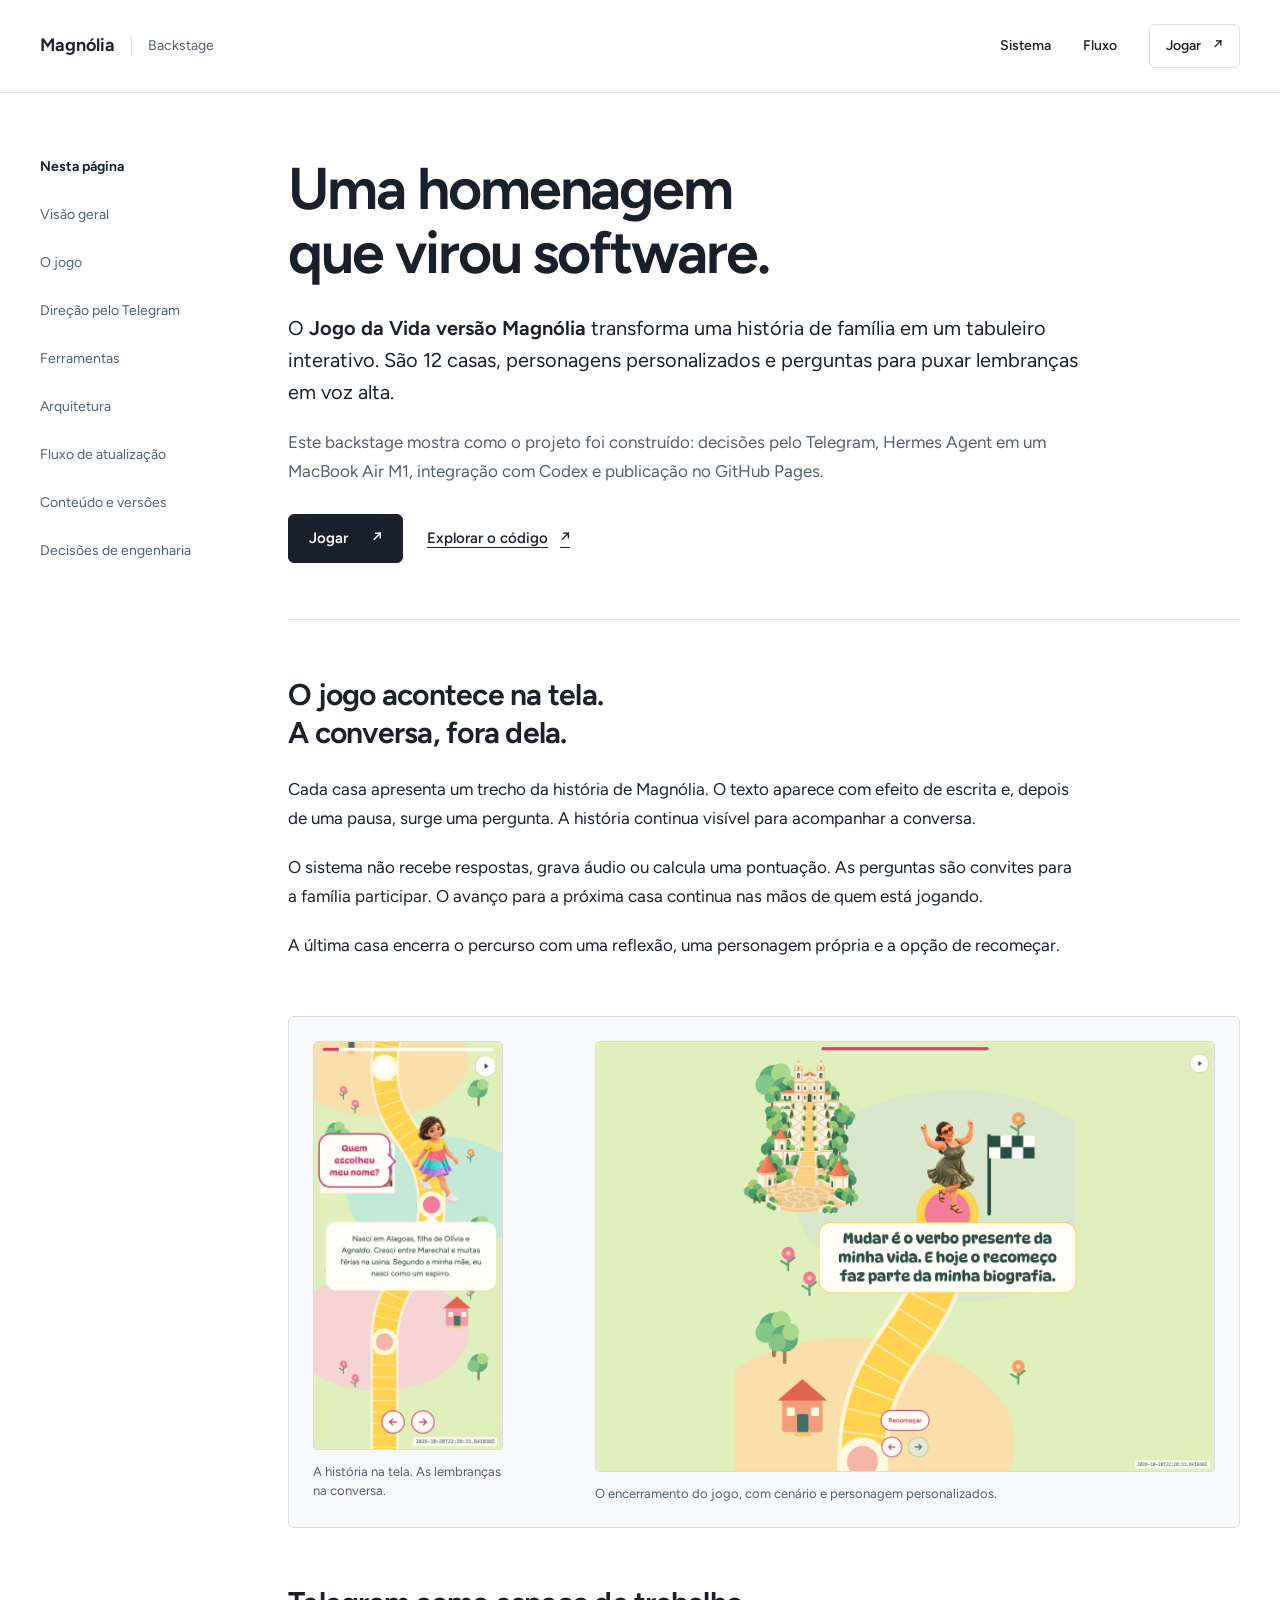
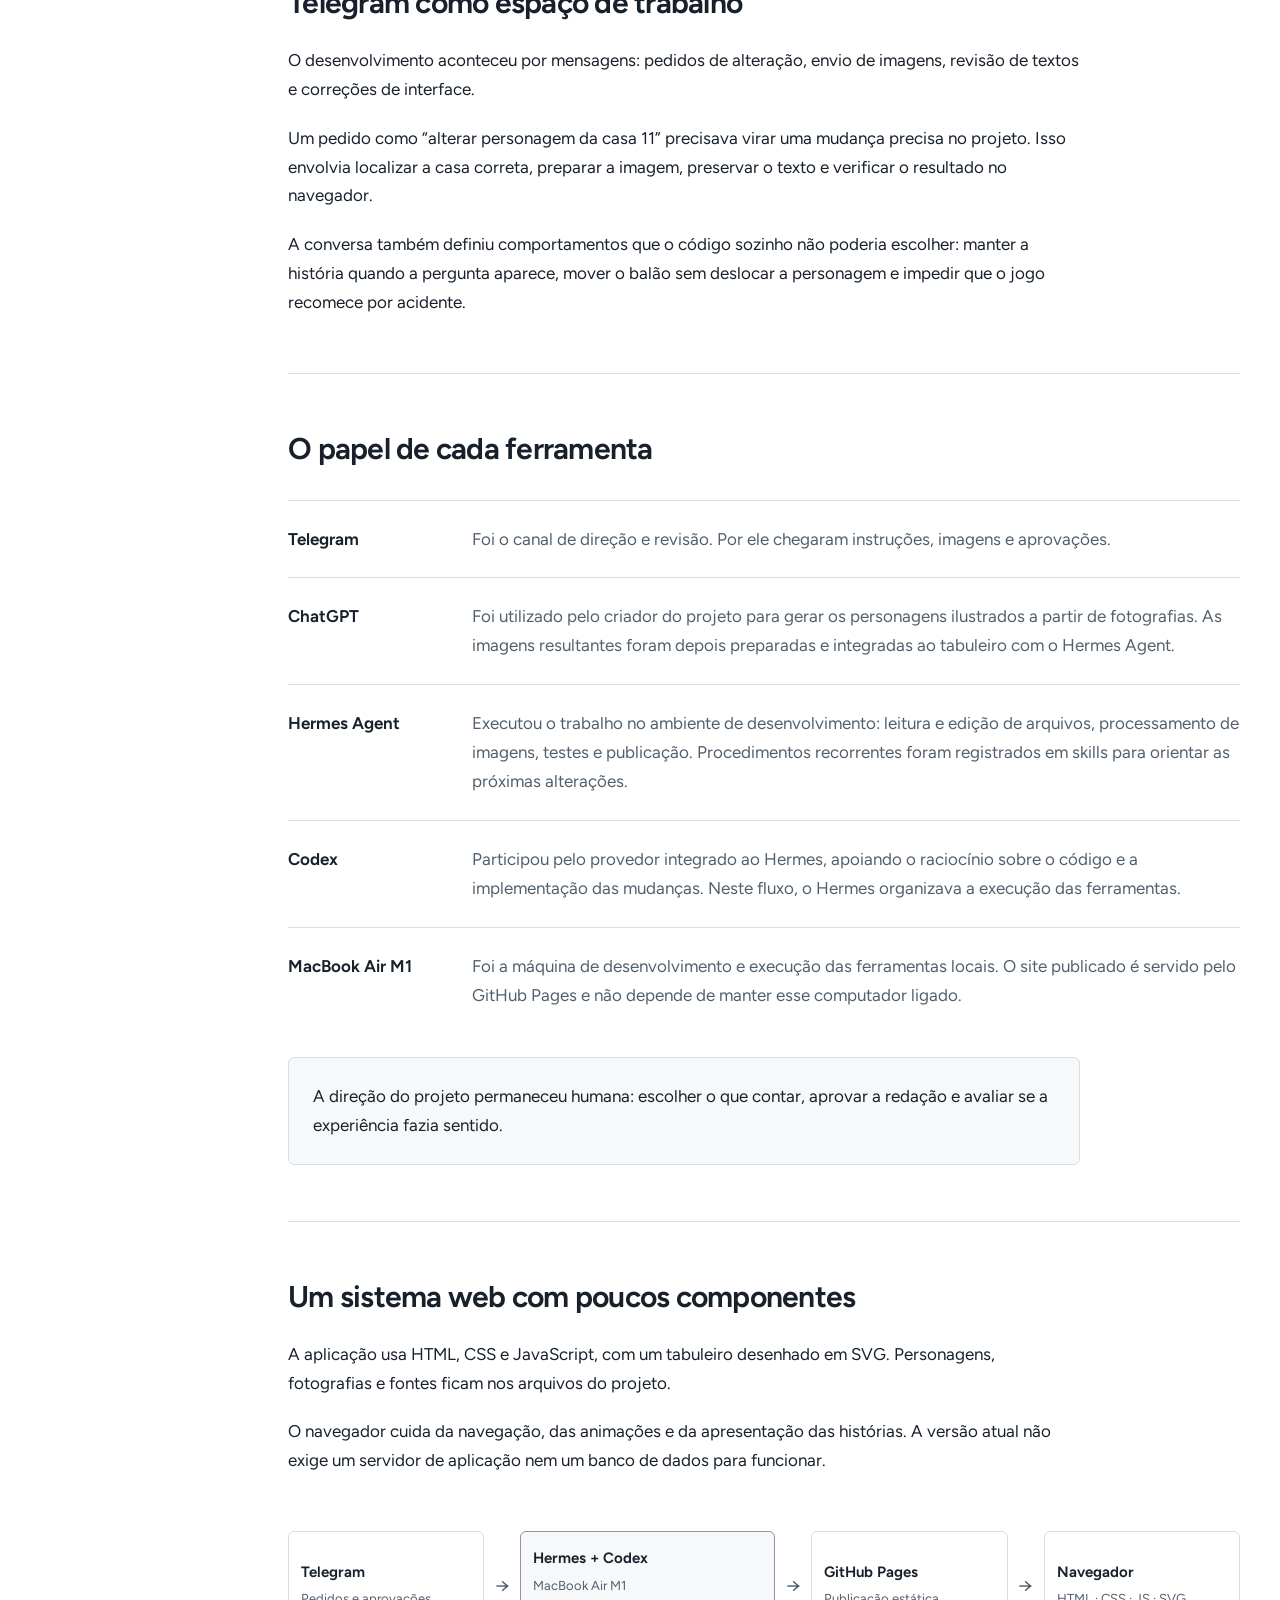
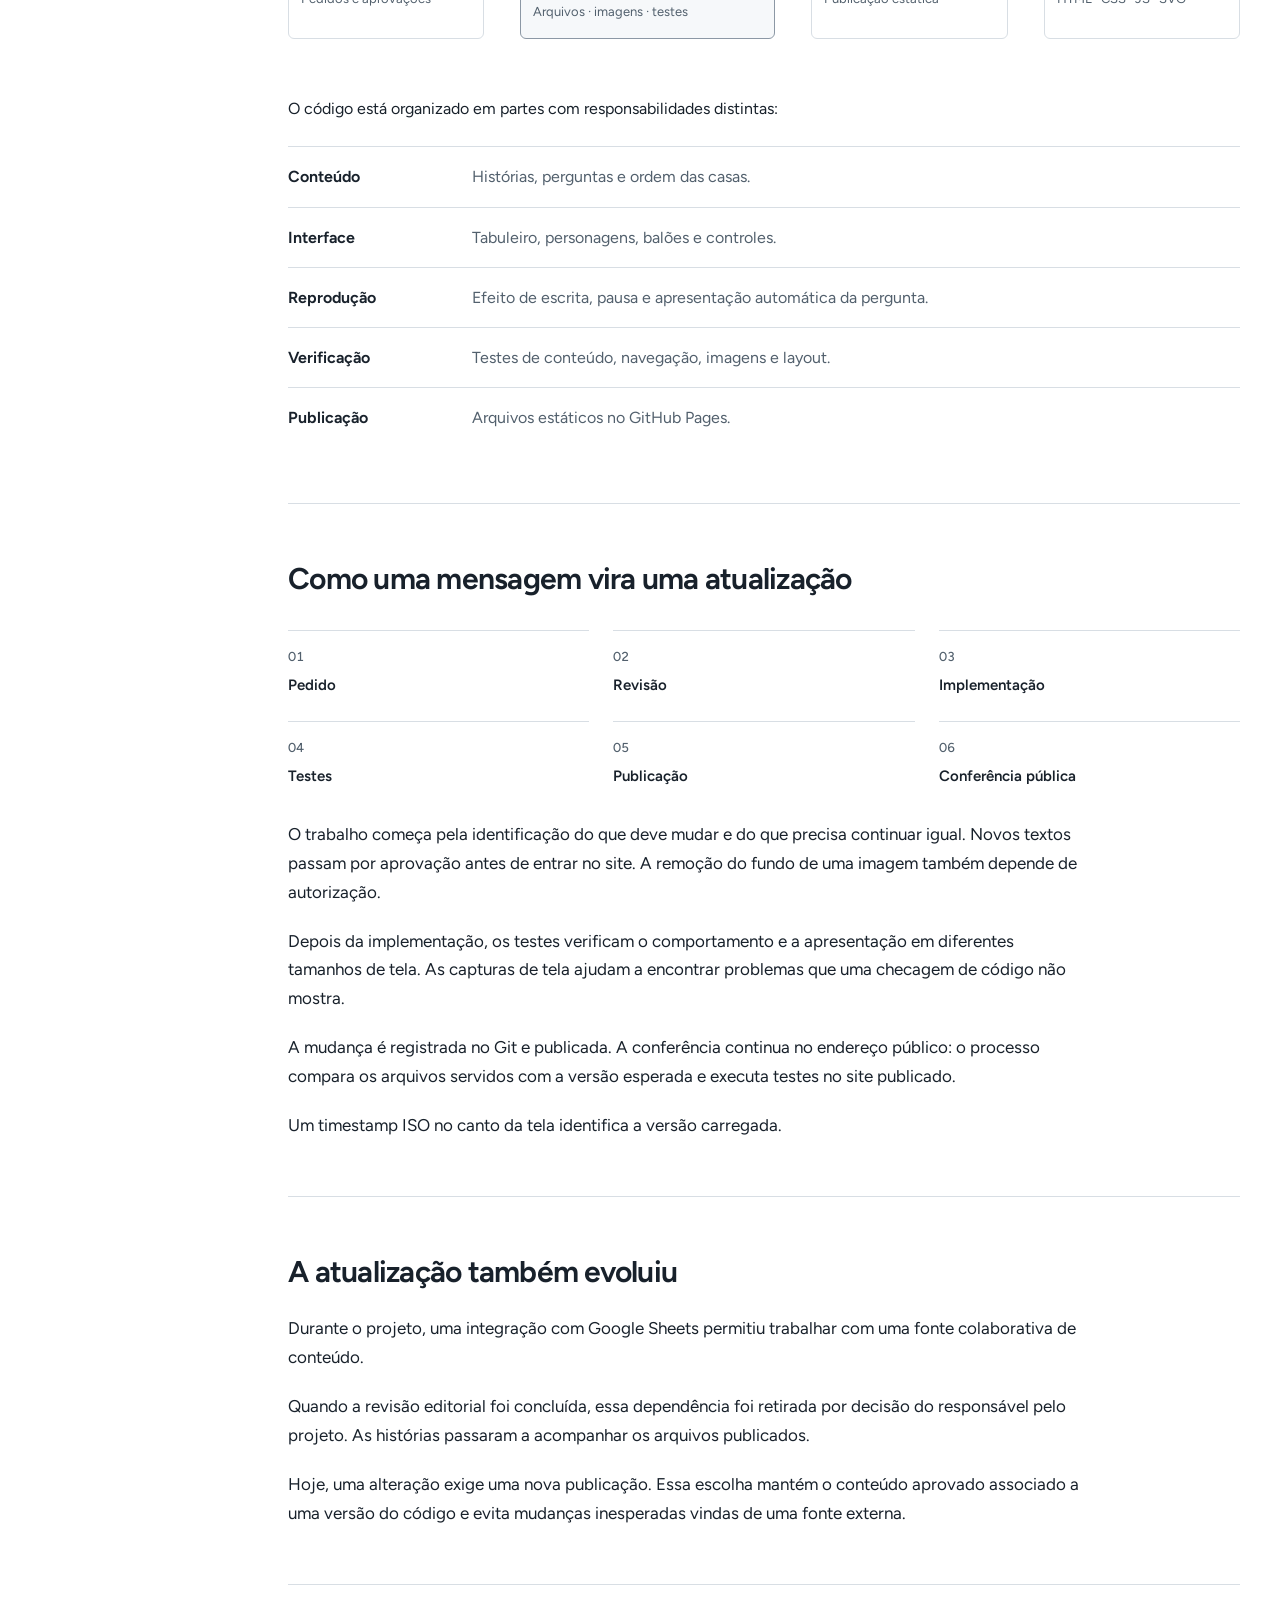
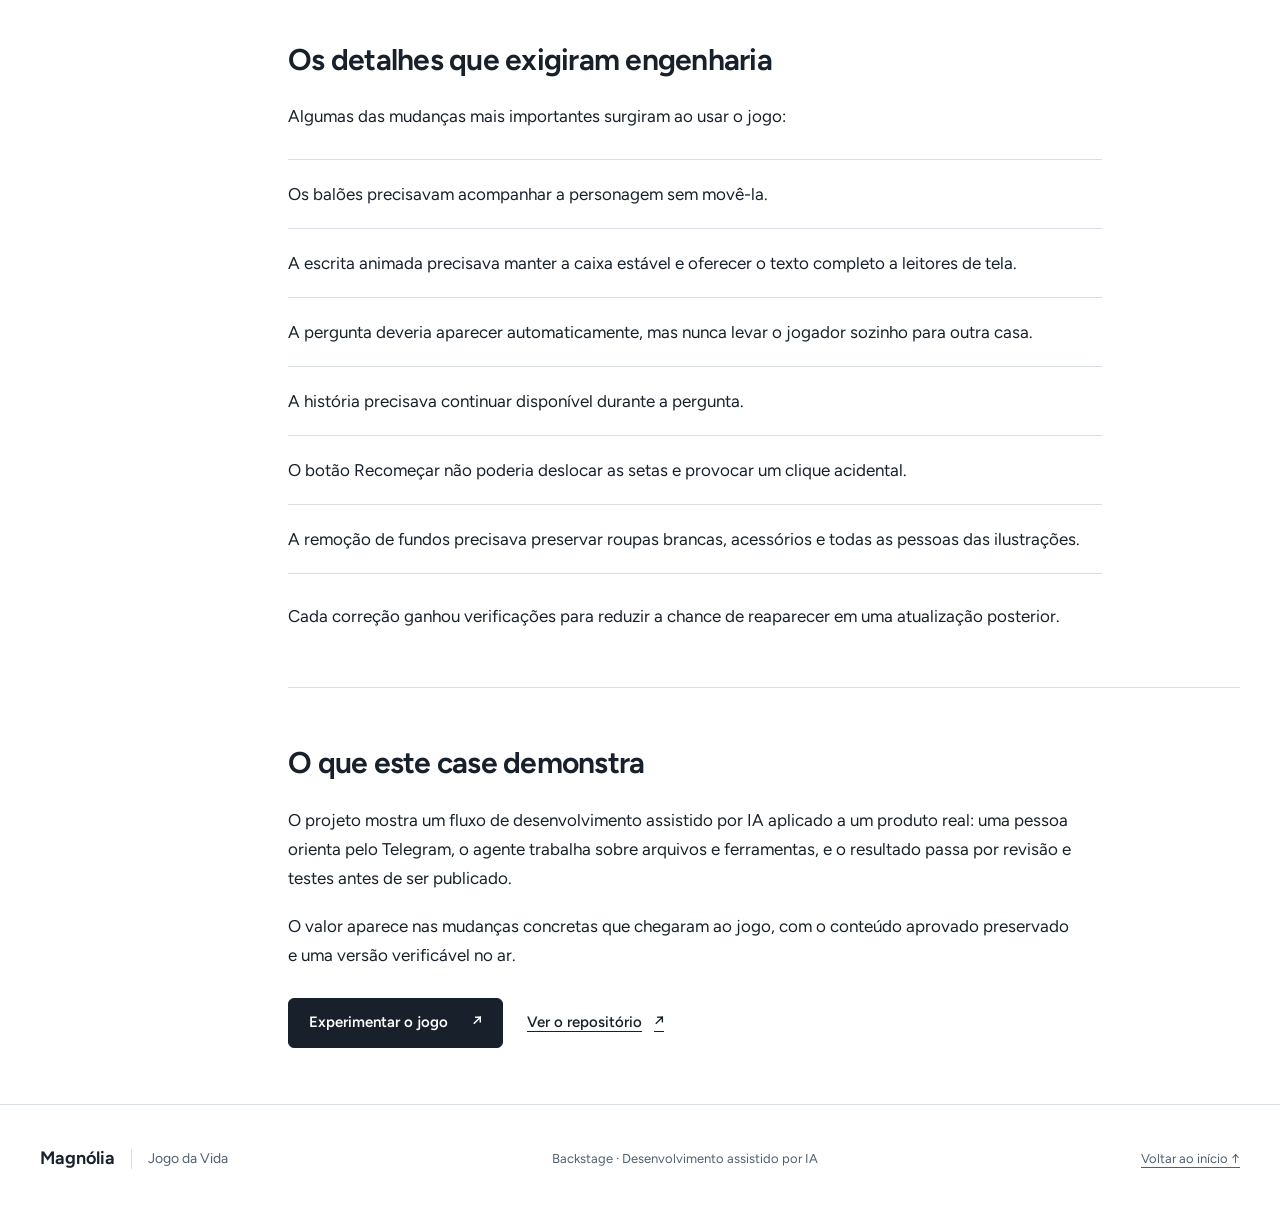
==== commit b960a44a: "Credit ChatGPT for photo-based character illustrations" ====
--- a/docs/backstage/index.html
+++ b/docs/backstage/index.html
@@ -21,7 +21,7 @@
 <section class="section reading" id="jogo"><h2>O jogo acontece na tela. A conversa, fora dela.</h2><div><p>Cada casa apresenta um trecho da história de Magnólia. O texto aparece com efeito de escrita e, depois de uma pausa, surge uma pergunta. A história continua visível para acompanhar a conversa.</p><p>O sistema não recebe respostas, grava áudio ou calcula uma pontuação. As perguntas são convites para a família participar. O avanço para a próxima casa continua nas mãos de quem está jogando.</p><p>A última casa encerra o percurso com uma reflexão, uma personagem própria e a opção de recomeçar.</p></div></section>
 <div class="evidence-grid"><figure class="hero-proof"><div class="phone"><img src="assets/game-mobile.png" width="390" height="844" alt="Captura do jogo: a história continua abaixo da personagem enquanto a pergunta aparece ao lado." loading="lazy"></div><figcaption>A história na tela. As lembranças na conversa.</figcaption></figure><figure class="wide-proof"><img src="assets/game-desktop.png" width="1440" height="1000" loading="lazy" alt="Captura real da última casa: ilustração de igreja e escadaria, personagem e reflexão de encerramento."><figcaption>O encerramento do jogo, com cenário e personagem personalizados.</figcaption></figure></div>
 <section class="section reading" id="conversa"><h2>Telegram como espaço de trabalho</h2><div><p>O desenvolvimento aconteceu por mensagens: pedidos de alteração, envio de imagens, revisão de textos e correções de interface.</p><p>Um pedido como “alterar personagem da casa 11” precisava virar uma mudança precisa no projeto. Isso envolvia localizar a casa correta, preparar a imagem, preservar o texto e verificar o resultado no navegador.</p><p>A conversa também definiu comportamentos que o código sozinho não poderia escolher: manter a história quando a pergunta aparece, mover o balão sem deslocar a personagem e impedir que o jogo recomece por acidente.</p></div></section>
-<section class="tools-section" id="ferramentas"><div class="section tools-inner"><h2>O papel de cada ferramenta</h2><dl class="tools"><div><dt>Telegram</dt><dd>Foi o canal de direção e revisão. Por ele chegaram instruções, imagens e aprovações.</dd></div><div><dt>Hermes Agent</dt><dd>Executou o trabalho no ambiente de desenvolvimento: leitura e edição de arquivos, processamento de imagens, testes e publicação. Procedimentos recorrentes foram registrados em skills para orientar as próximas alterações.</dd></div><div><dt>Codex</dt><dd>Participou pelo provedor integrado ao Hermes, apoiando o raciocínio sobre o código e a implementação das mudanças. Neste fluxo, o Hermes organizava a execução das ferramentas.</dd></div><div><dt>MacBook Air M1</dt><dd>Foi a máquina de desenvolvimento e execução das ferramentas locais. O site publicado é servido pelo GitHub Pages e não depende de manter esse computador ligado.</dd></div></dl><p class="human-direction">A direção do projeto permaneceu humana: escolher o que contar, aprovar a redação e avaliar se a experiência fazia sentido.</p></div></section>
+<section class="tools-section" id="ferramentas"><div class="section tools-inner"><h2>O papel de cada ferramenta</h2><dl class="tools"><div><dt>Telegram</dt><dd>Foi o canal de direção e revisão. Por ele chegaram instruções, imagens e aprovações.</dd></div><div><dt>ChatGPT</dt><dd>Foi utilizado pelo criador do projeto para gerar os personagens ilustrados a partir de fotografias. As imagens resultantes foram depois preparadas e integradas ao tabuleiro com o Hermes Agent.</dd></div><div><dt>Hermes Agent</dt><dd>Executou o trabalho no ambiente de desenvolvimento: leitura e edição de arquivos, processamento de imagens, testes e publicação. Procedimentos recorrentes foram registrados em skills para orientar as próximas alterações.</dd></div><div><dt>Codex</dt><dd>Participou pelo provedor integrado ao Hermes, apoiando o raciocínio sobre o código e a implementação das mudanças. Neste fluxo, o Hermes organizava a execução das ferramentas.</dd></div><div><dt>MacBook Air M1</dt><dd>Foi a máquina de desenvolvimento e execução das ferramentas locais. O site publicado é servido pelo GitHub Pages e não depende de manter esse computador ligado.</dd></div></dl><p class="human-direction">A direção do projeto permaneceu humana: escolher o que contar, aprovar a redação e avaliar se a experiência fazia sentido.</p></div></section>
 <section class="section" id="sistema"><div class="reading"><h2>Um sistema web com poucos componentes</h2><div><p>A aplicação usa HTML, CSS e JavaScript, com um tabuleiro desenhado em SVG. Personagens, fotografias e fontes ficam nos arquivos do projeto.</p><p>O navegador cuida da navegação, das animações e da apresentação das histórias. A versão atual não exige um servidor de aplicação nem um banco de dados para funcionar.</p></div></div>
 <div class="architecture" role="group" aria-label="Arquitetura: Telegram comunica as decisões ao Hermes Agent com Codex no MacBook Air M1. O projeto é testado e publicado pelo GitHub Pages para o navegador."><div class="architecture-node"><strong>Telegram</strong><span>Pedidos e aprovações</span></div><span class="flow-arrow" aria-hidden="true">→</span><div class="architecture-node local"><strong>Hermes + Codex</strong><span>MacBook Air M1</span><small>Arquivos · imagens · testes</small></div><span class="flow-arrow" aria-hidden="true">→</span><div class="architecture-node"><strong>GitHub Pages</strong><span>Publicação estática</span></div><span class="flow-arrow" aria-hidden="true">→</span><div class="architecture-node"><strong>Navegador</strong><span>HTML · CSS · JS · SVG</span></div></div>
 <p class="components-intro">O código está organizado em partes com responsabilidades distintas:</p><dl class="components"><div><dt>Conteúdo</dt><dd>Histórias, perguntas e ordem das casas.</dd></div><div><dt>Interface</dt><dd>Tabuleiro, personagens, balões e controles.</dd></div><div><dt>Reprodução</dt><dd>Efeito de escrita, pausa e apresentação automática da pergunta.</dd></div><div><dt>Verificação</dt><dd>Testes de conteúdo, navegação, imagens e layout.</dd></div><div><dt>Publicação</dt><dd>Arquivos estáticos no GitHub Pages.</dd></div></dl></section>
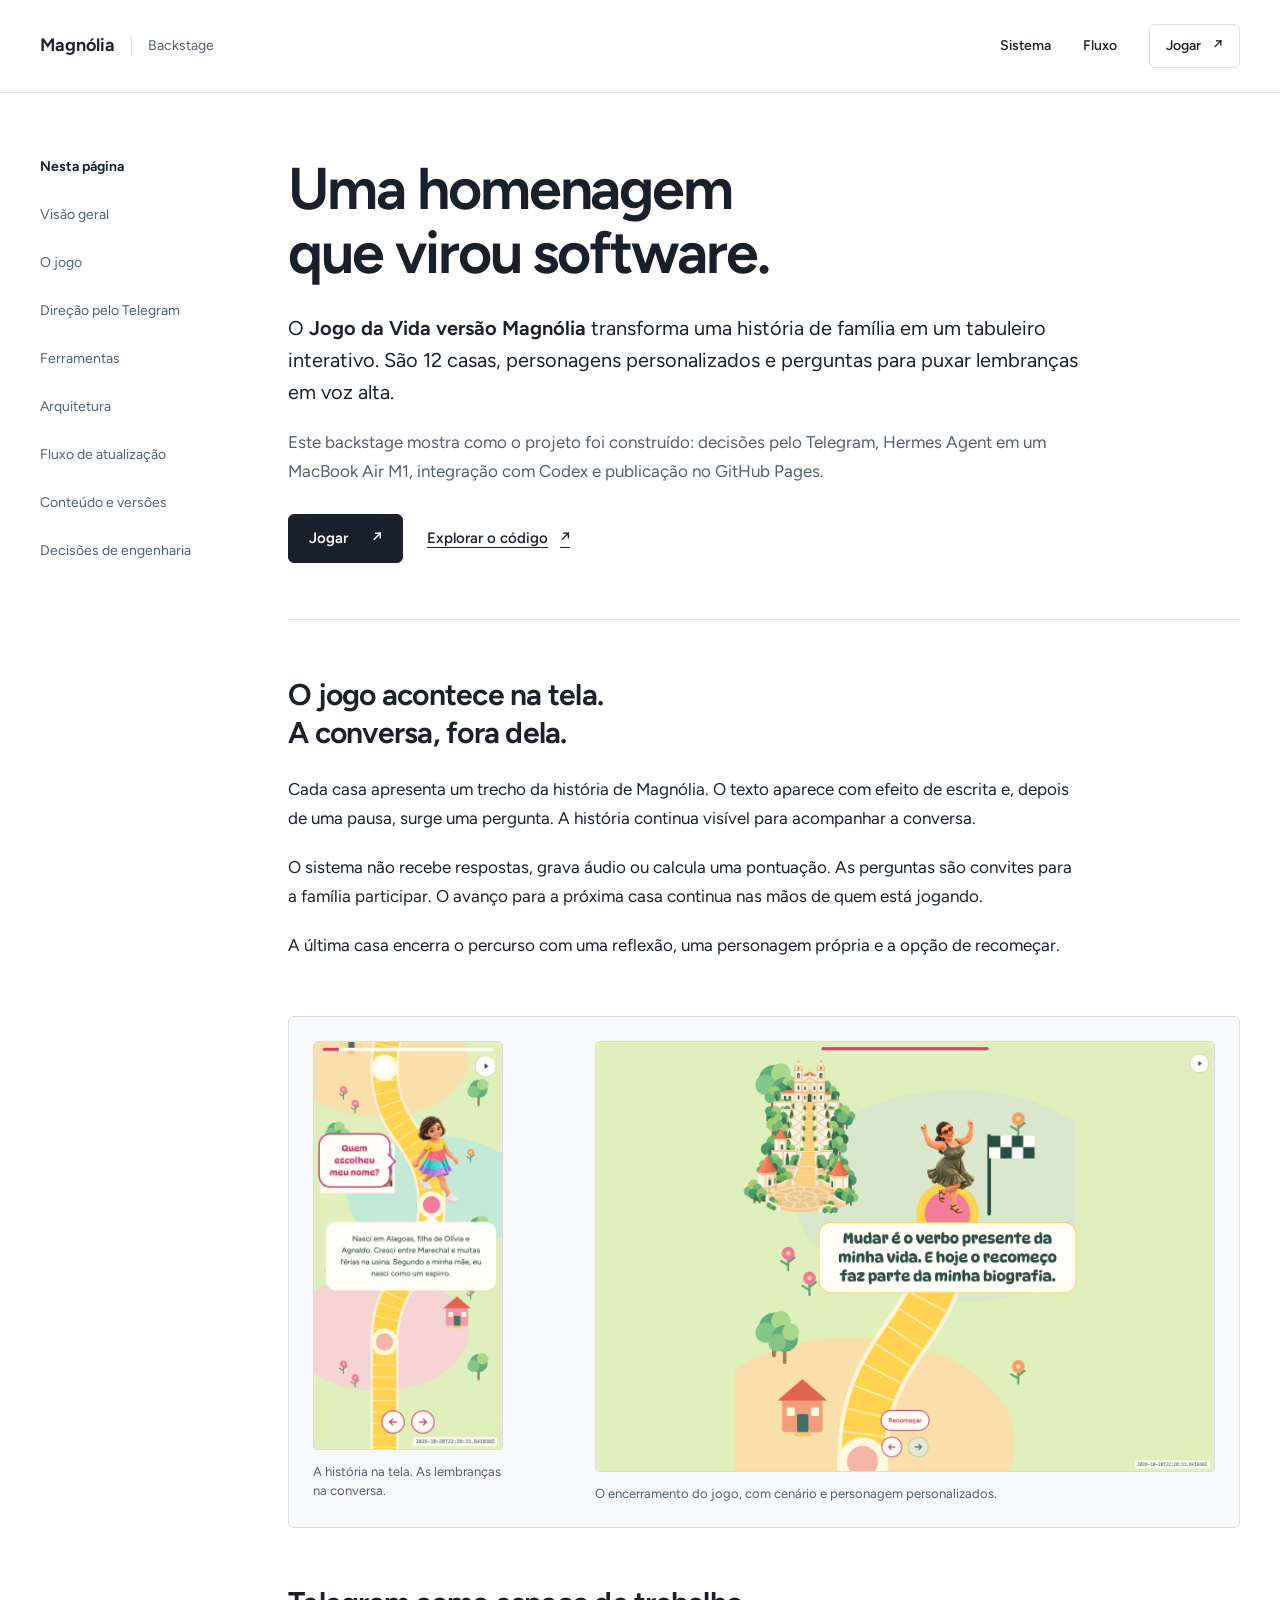
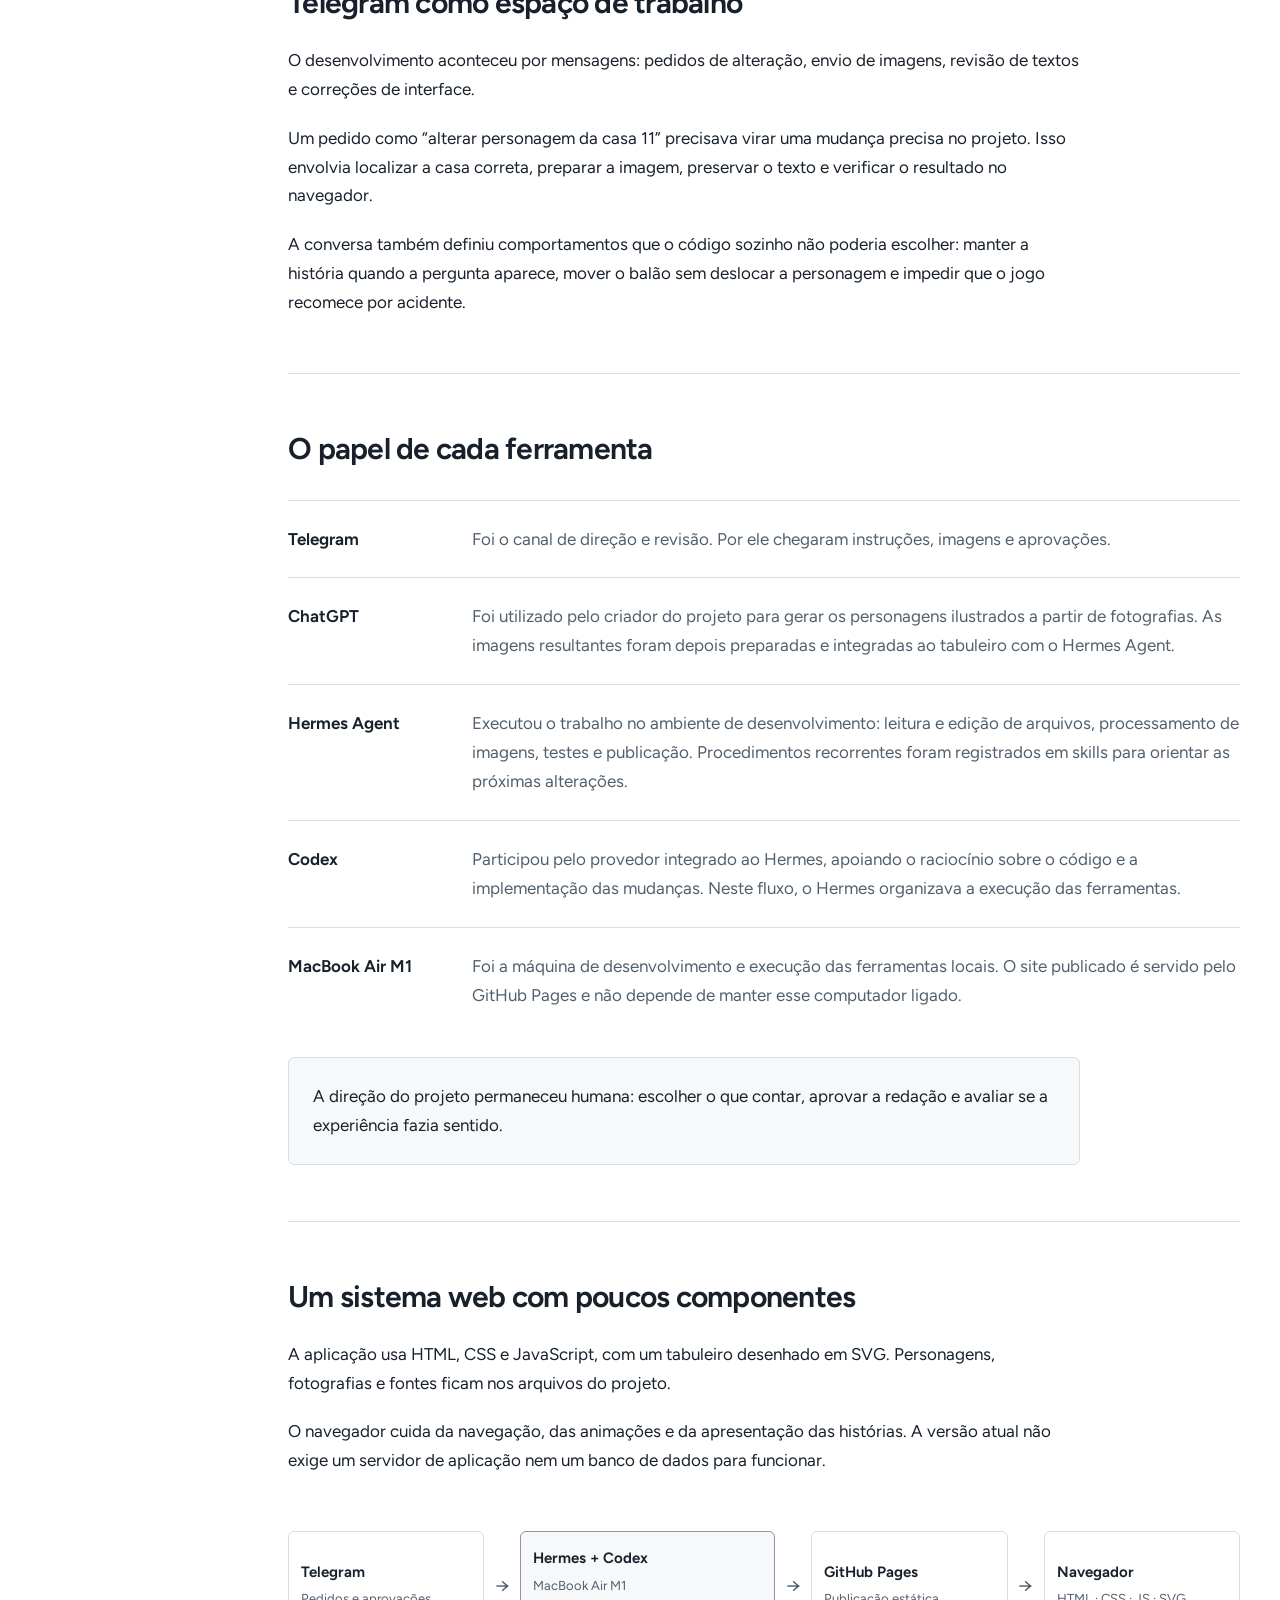
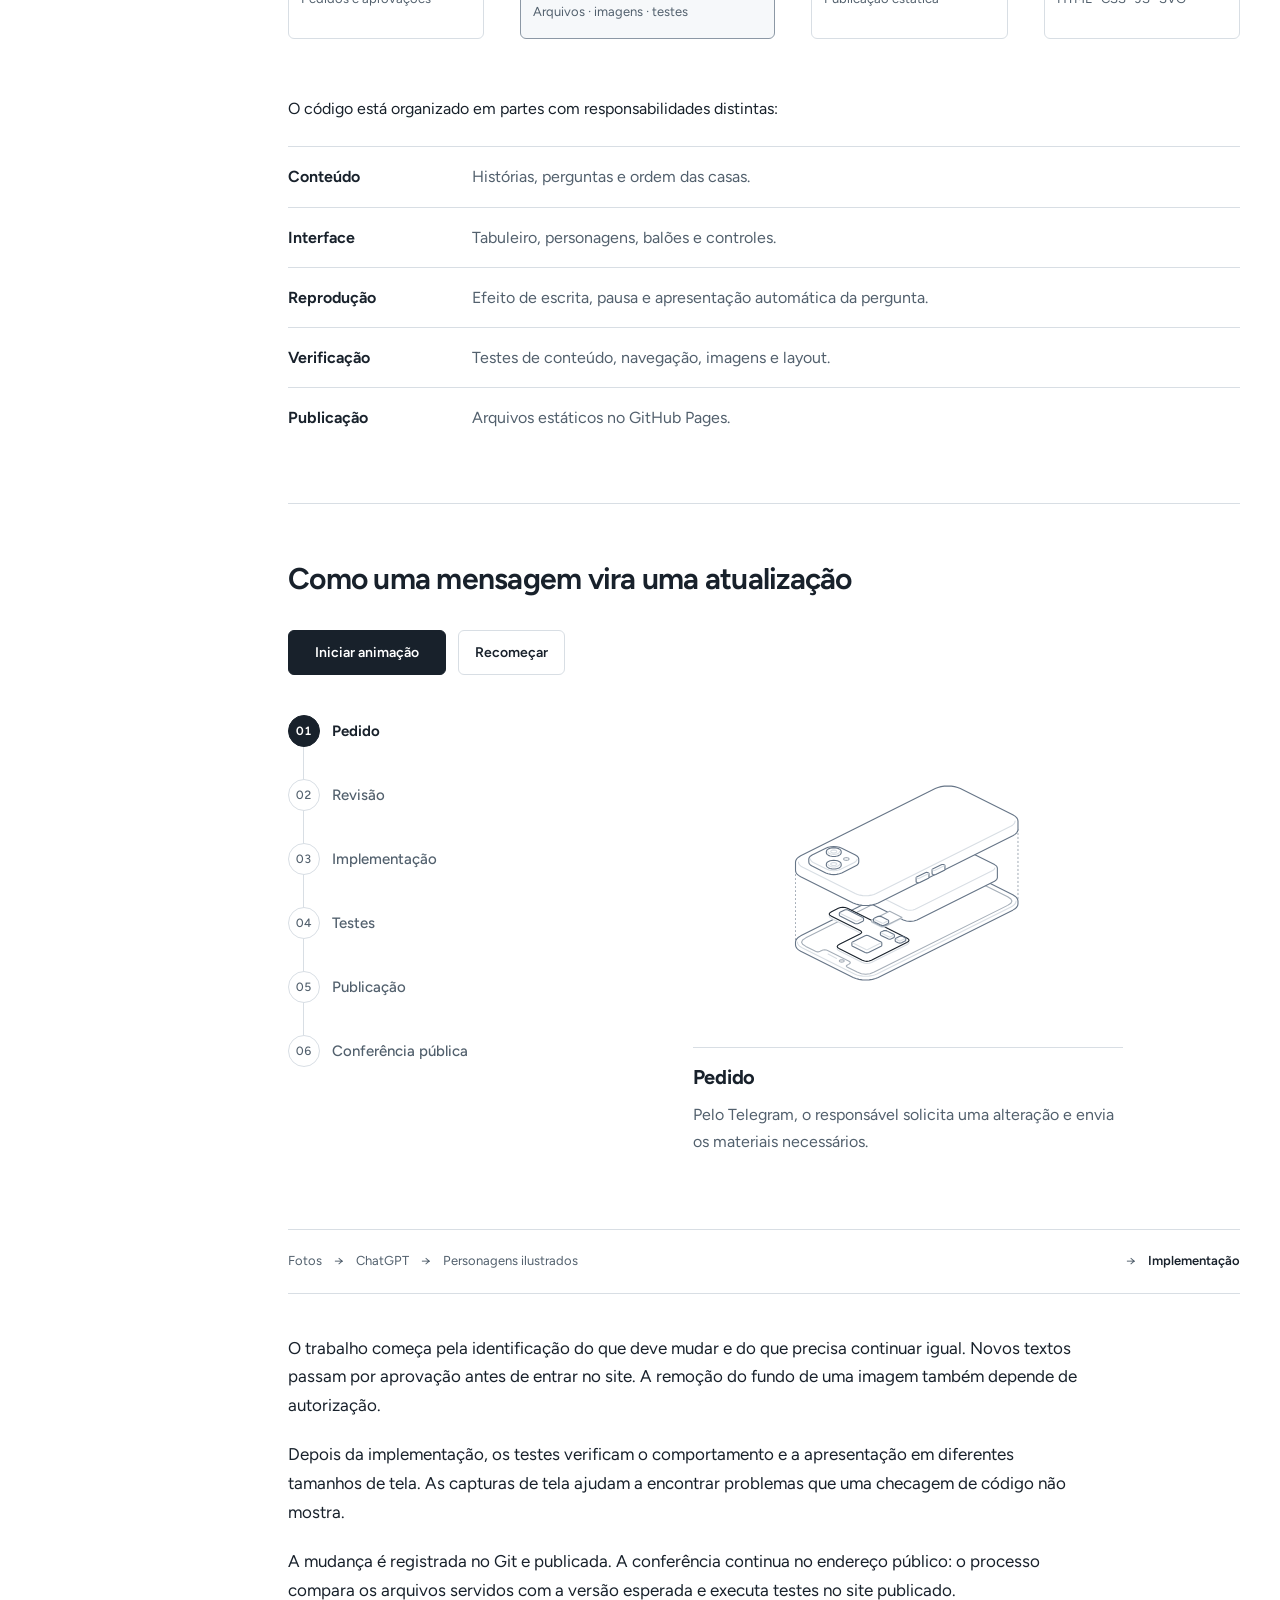
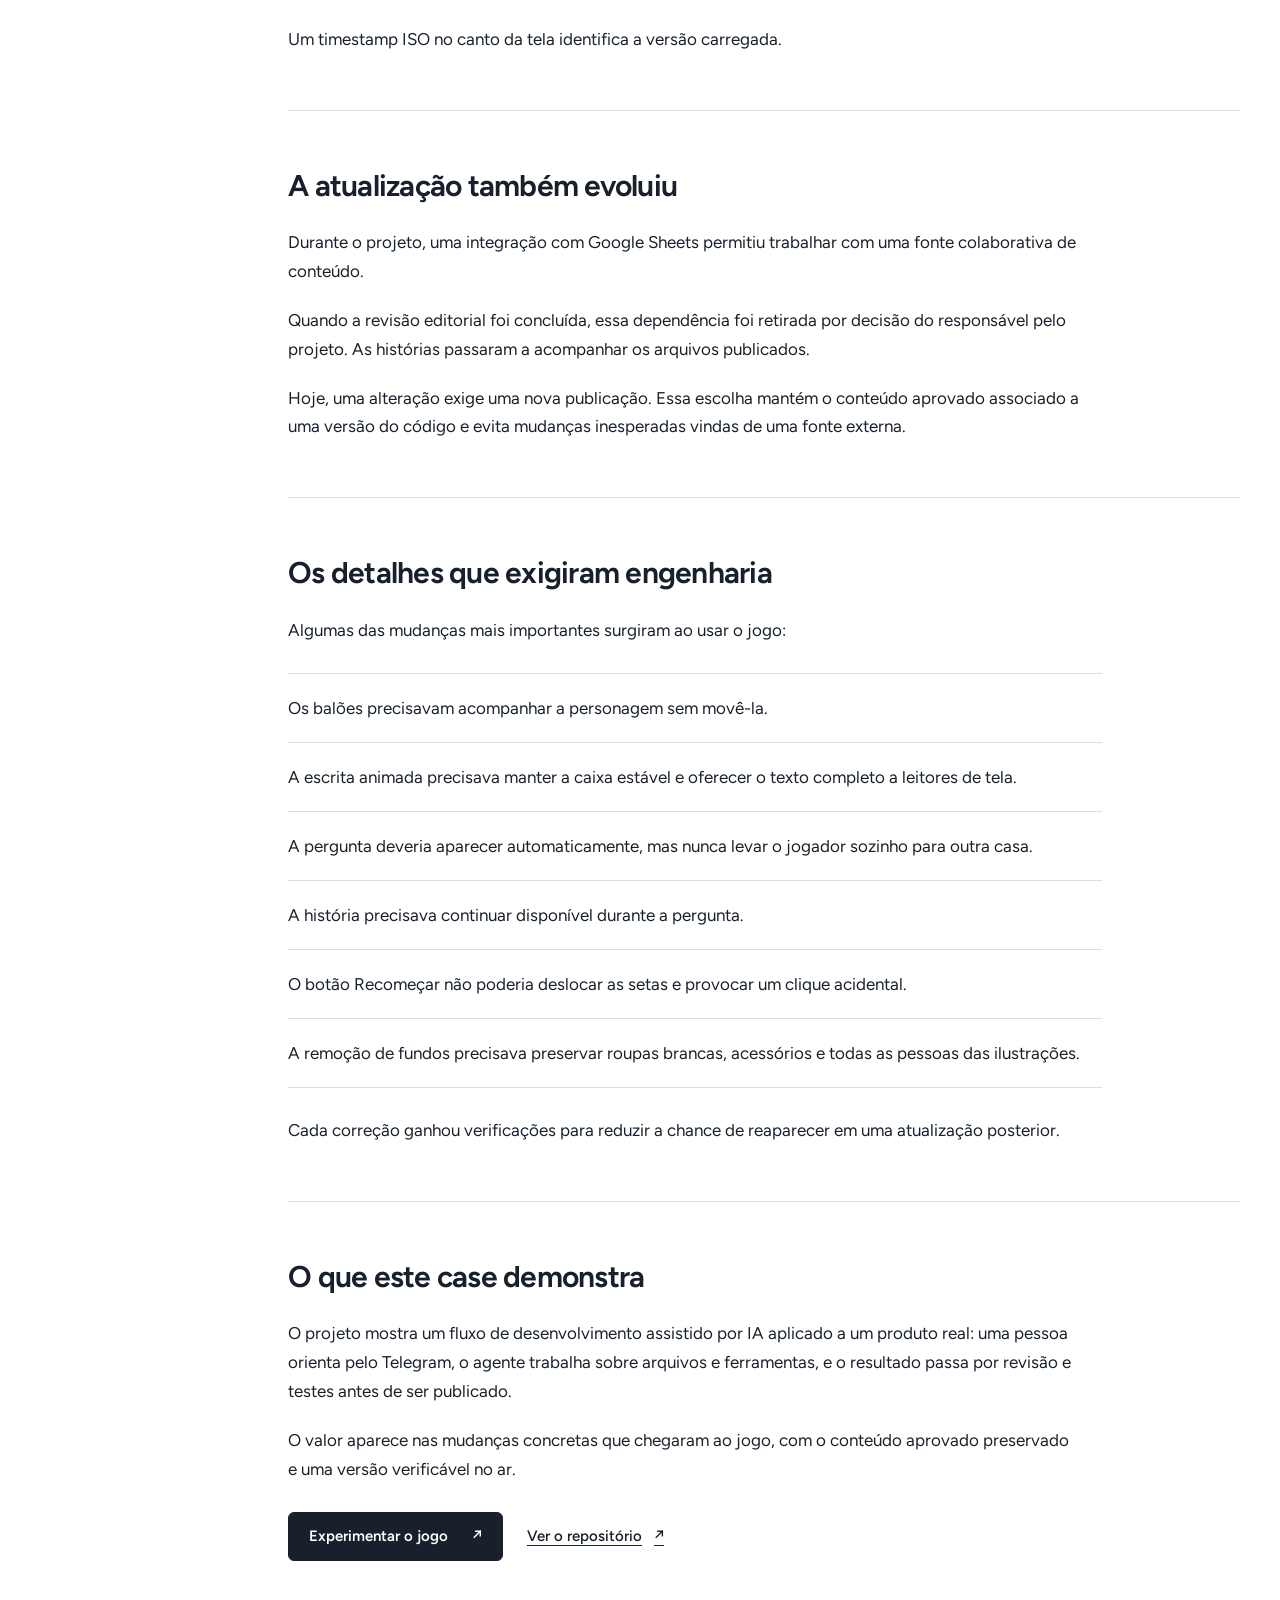
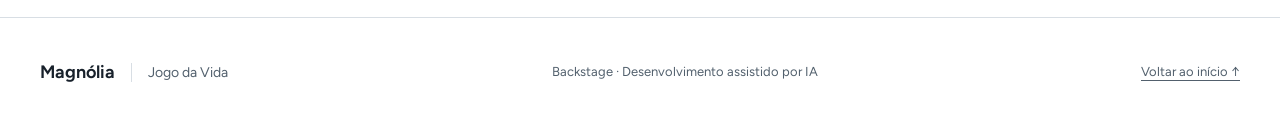
==== commit fe2aa4f0: "Add Hairline workflow animation to Backstage" ====
--- a/docs/backstage/index.html
+++ b/docs/backstage/index.html
@@ -11,7 +11,7 @@
 <meta property="og:url" content="https://paulosanches.github.io/magnolia-jogo-da-vida/backstage/">
 <meta property="og:image" content="https://paulosanches.github.io/magnolia-jogo-da-vida/backstage/assets/game-desktop.png">
 <meta name="twitter:card" content="summary_large_image">
-<link rel="stylesheet" href="backstage.css?v=0d58b95644fb936e">
+<link rel="stylesheet" href="backstage.css?v=ee0c9318ed8cc17e">
 </head>
 <body>
 <a class="skip-link" href="#conteudo">Pular para o conteúdo</a>
@@ -25,10 +25,11 @@
 <section class="section" id="sistema"><div class="reading"><h2>Um sistema web com poucos componentes</h2><div><p>A aplicação usa HTML, CSS e JavaScript, com um tabuleiro desenhado em SVG. Personagens, fotografias e fontes ficam nos arquivos do projeto.</p><p>O navegador cuida da navegação, das animações e da apresentação das histórias. A versão atual não exige um servidor de aplicação nem um banco de dados para funcionar.</p></div></div>
 <div class="architecture" role="group" aria-label="Arquitetura: Telegram comunica as decisões ao Hermes Agent com Codex no MacBook Air M1. O projeto é testado e publicado pelo GitHub Pages para o navegador."><div class="architecture-node"><strong>Telegram</strong><span>Pedidos e aprovações</span></div><span class="flow-arrow" aria-hidden="true">→</span><div class="architecture-node local"><strong>Hermes + Codex</strong><span>MacBook Air M1</span><small>Arquivos · imagens · testes</small></div><span class="flow-arrow" aria-hidden="true">→</span><div class="architecture-node"><strong>GitHub Pages</strong><span>Publicação estática</span></div><span class="flow-arrow" aria-hidden="true">→</span><div class="architecture-node"><strong>Navegador</strong><span>HTML · CSS · JS · SVG</span></div></div>
 <p class="components-intro">O código está organizado em partes com responsabilidades distintas:</p><dl class="components"><div><dt>Conteúdo</dt><dd>Histórias, perguntas e ordem das casas.</dd></div><div><dt>Interface</dt><dd>Tabuleiro, personagens, balões e controles.</dd></div><div><dt>Reprodução</dt><dd>Efeito de escrita, pausa e apresentação automática da pergunta.</dd></div><div><dt>Verificação</dt><dd>Testes de conteúdo, navegação, imagens e layout.</dd></div><div><dt>Publicação</dt><dd>Arquivos estáticos no GitHub Pages.</dd></div></dl></section>
-<section class="workflow-section" id="fluxo"><div class="section"><h2>Como uma mensagem vira uma atualização</h2><ol class="workflow" aria-label="Etapas de uma atualização"><li>Pedido</li><li>Revisão</li><li>Implementação</li><li>Testes</li><li>Publicação</li><li>Conferência pública</li></ol><div class="workflow-copy"><p>O trabalho começa pela identificação do que deve mudar e do que precisa continuar igual. Novos textos passam por aprovação antes de entrar no site. A remoção do fundo de uma imagem também depende de autorização.</p><p>Depois da implementação, os testes verificam o comportamento e a apresentação em diferentes tamanhos de tela. As capturas de tela ajudam a encontrar problemas que uma checagem de código não mostra.</p><p>A mudança é registrada no Git e publicada. A conferência continua no endereço público: o processo compara os arquivos servidos com a versão esperada e executa testes no site publicado.</p><p>Um timestamp ISO no canto da tela identifica a versão carregada.</p></div></div></section>
+<section class="workflow-section" id="fluxo"><div class="section"><h2>Como uma mensagem vira uma atualização</h2><div class="flow-tour"><ol class="workflow-static" aria-label="Etapas de uma atualização"><li><h3>Pedido</h3><p>Pelo Telegram, o responsável solicita uma alteração e envia os materiais necessários.</p></li><li><h3>Revisão</h3><p>Textos e mudanças são revisados. A direção e as aprovações permanecem humanas.</p></li><li><h3>Implementação</h3><p>No MacBook Air M1, o Hermes Agent trabalha nos arquivos com apoio do Codex.</p></li><li><h3>Testes</h3><p>O resultado é verificado no navegador, em diferentes tamanhos de tela.</p></li><li><h3>Publicação</h3><p>A alteração é registrada no Git e publicada no GitHub Pages.</p></li><li><h3>Conferência pública</h3><p>O site publicado é conferido para confirmar que a versão correta está disponível.</p></li></ol><div class="flow-interactive" hidden><div class="flow-controls"><button type="button" data-flow-play aria-pressed="false">Iniciar animação</button><button type="button" data-flow-reset>Recomeçar</button></div><div class="flow-layout"><ol class="flow-steps" aria-label="Selecionar etapa"></ol><div class="flow-stage" id="flow-stage"><div class="flow-figure" aria-hidden="true"></div><div class="flow-status" aria-live="polite" aria-atomic="true"><h3 class="flow-title"></h3><p class="flow-description"></p></div></div></div></div><div class="flow-art-source"><span>Fotos</span><span aria-hidden="true">→</span><span>ChatGPT</span><span aria-hidden="true">→</span><span>Personagens ilustrados</span><span class="flow-art-destination">Implementação</span></div></div><div class="workflow-copy"><p>O trabalho começa pela identificação do que deve mudar e do que precisa continuar igual. Novos textos passam por aprovação antes de entrar no site. A remoção do fundo de uma imagem também depende de autorização.</p><p>Depois da implementação, os testes verificam o comportamento e a apresentação em diferentes tamanhos de tela. As capturas de tela ajudam a encontrar problemas que uma checagem de código não mostra.</p><p>A mudança é registrada no Git e publicada. A conferência continua no endereço público: o processo compara os arquivos servidos com a versão esperada e executa testes no site publicado.</p><p>Um timestamp ISO no canto da tela identifica a versão carregada.</p></div></div></section>
 <section class="section reading" id="atualizacao"><h2>A atualização também evoluiu</h2><div><p>Durante o projeto, uma integração com Google Sheets permitiu trabalhar com uma fonte colaborativa de conteúdo.</p><p>Quando a revisão editorial foi concluída, essa dependência foi retirada por decisão do responsável pelo projeto. As histórias passaram a acompanhar os arquivos publicados.</p><p>Hoje, uma alteração exige uma nova publicação. Essa escolha mantém o conteúdo aprovado associado a uma versão do código e evita mudanças inesperadas vindas de uma fonte externa.</p></div></section>
 <section class="section engineering" id="engenharia"><h2>Os detalhes que exigiram engenharia</h2><p>Algumas das mudanças mais importantes surgiram ao usar o jogo:</p><ul><li>Os balões precisavam acompanhar a personagem sem movê-la.</li><li>A escrita animada precisava manter a caixa estável e oferecer o texto completo a leitores de tela.</li><li>A pergunta deveria aparecer automaticamente, mas nunca levar o jogador sozinho para outra casa.</li><li>A história precisava continuar disponível durante a pergunta.</li><li>O botão Recomeçar não poderia deslocar as setas e provocar um clique acidental.</li><li>A remoção de fundos precisava preservar roupas brancas, acessórios e todas as pessoas das ilustrações.</li></ul><p>Cada correção ganhou verificações para reduzir a chance de reaparecer em uma atualização posterior.</p></section>
 <section class="closing"><div class="section reading"><h2>O que este case demonstra</h2><div><p>O projeto mostra um fluxo de desenvolvimento assistido por IA aplicado a um produto real: uma pessoa orienta pelo Telegram, o agente trabalha sobre arquivos e ferramentas, e o resultado passa por revisão e testes antes de ser publicado.</p><p>O valor aparece nas mudanças concretas que chegaram ao jogo, com o conteúdo aprovado preservado e uma versão verificável no ar.</p><div class="actions"><a class="button primary" href="../">Experimentar o jogo <span aria-hidden="true">↗</span></a><a class="text-link" href="https://github.com/PauloSanches/magnolia-jogo-da-vida">Ver o repositório <span aria-hidden="true">↗</span></a></div></div></div></section>
 </div></main>
 <footer><a class="brand" href="../">Magnólia<span>Jogo da Vida</span></a><span>Backstage · Desenvolvimento assistido por IA</span><a href="#titulo">Voltar ao início ↑</a></footer>
+<script type="module" src="flow-tour.js?v=d8c2c89161f722c1"></script>
 </body></html>
--- a/docs/backstage/backstage.css
+++ b/docs/backstage/backstage.css
@@ -10,3 +10,14 @@
 @media(max-width:900px){.content-layout{display:block;max-width:824px;padding-top:48px}.contents{display:none}.hero{padding-bottom:48px}.section{padding:48px 0}.site-header,footer{max-width:824px}h1{font-size:52px}.evidence-grid{grid-template-columns:minmax(0,1fr) minmax(0,2.2fr)}}
 @media(max-width:600px){body{font-size:16px;line-height:1.7}.site-header{padding:16px 20px;gap:16px;min-height:76px}.brand{gap:10px;font-size:17px}.brand span{padding-left:10px;font-size:12px}.site-header nav{gap:16px}.site-header nav a{font-size:13px}.site-header nav a:not(.nav-play){display:none}.nav-play{padding-inline:12px}.content-layout{padding:40px 20px 0}.hero{padding-bottom:40px}h1{font-size:clamp(34px,9.4vw,46px);line-height:1.12;margin-bottom:24px;max-width:18ch}h2{font-size:26px;line-height:1.25;letter-spacing:-.02em;margin-bottom:20px}.hero .lead{font-size:18px;line-height:1.6}.hero-copy>p:not(.lead){font-size:16px}.actions{gap:16px;margin-top:24px}.button{padding-inline:16px;font-size:14px;gap:16px}.text-link{font-size:14px;gap:8px}.section{padding:40px 0}.evidence-grid{grid-template-columns:1fr;padding:20px;gap:28px}.hero-proof{display:grid;grid-template-columns:minmax(0,1fr) minmax(0,1fr);gap:16px;align-items:end}.hero-proof figcaption{padding-top:0}.phone{max-width:160px}.tools{margin-top:24px}.tools>div,.components>div{grid-template-columns:1fr;gap:8px;padding:20px 0}.tools dt{font-size:17px}.human-direction{padding:20px;font-size:16px}.workflow{grid-template-columns:repeat(2,minmax(0,1fr));gap:24px 16px}.architecture{margin:24px 0}.engineering li{padding:16px 0}footer{padding:24px 20px;flex-wrap:wrap;gap:16px}footer>span{width:100%;order:3}footer>a:last-child{font-size:12px}}
 @media(prefers-reduced-motion:reduce){html{scroll-behavior:auto}*,*:before,*:after{transition:none!important}}
+
+/* The workflow tour is isolated from the game's playback controller. */
+[hidden]{display:none!important}
+.flow-tour{margin:32px 0 40px;--flow-progress:0}
+.workflow-static{padding-left:24px;margin:24px 0}.workflow-static li{padding:12px 0 20px}.workflow-static h3{font-size:18px;margin:0 0 8px}.workflow-static p{color:var(--muted);font-size:16px}
+.flow-controls{display:flex;gap:12px;align-items:center;margin-bottom:28px;flex-wrap:wrap}.flow-controls button{font:600 14px/1.4 var(--font);border:1px solid var(--line);border-radius:var(--radius);padding:12px 16px;min-height:44px;color:var(--ink);background:var(--surface);cursor:pointer}.flow-controls button:first-child{background:var(--ink);border-color:var(--ink);color:var(--surface);min-width:158px}.flow-controls button:hover{border-color:var(--accent)}.flow-controls button:first-child:hover{background:var(--accent)}.flow-tour button:focus-visible{outline:2px solid var(--accent);outline-offset:4px}
+.flow-layout{display:grid;grid-template-columns:minmax(170px,.8fr) minmax(0,1.2fr);gap:40px;align-items:start}.flow-steps{position:relative;list-style:none;margin:0;padding:0;display:grid;grid-template-rows:repeat(6,minmax(56px,auto));gap:8px}.flow-steps:before,.flow-steps:after{content:'';position:absolute;top:28px;bottom:28px;left:15px;width:1px;background:var(--line);pointer-events:none}.flow-steps:after{background:var(--accent);transform:scaleY(var(--flow-progress));transform-origin:top;transition:transform .35s ease-out}.flow-steps li{z-index:1;min-width:0}.flow-steps button{border:0;background:transparent;display:flex;gap:12px;align-items:center;min-height:56px;width:100%;text-align:left;padding:8px 0;font:500 15px/1.4 var(--font);color:var(--muted);cursor:pointer}.flow-steps button span{display:flex;align-items:center;justify-content:center;flex:0 0 32px;height:32px;border:1px solid var(--line);border-radius:50%;background:var(--surface);font-variant-numeric:tabular-nums;font-size:12px}.flow-steps button[aria-current]{color:var(--ink);font-weight:650}.flow-steps button[aria-current] span{background:var(--ink);color:var(--surface);border-color:var(--ink)}.flow-steps button[data-passed=true] span{color:var(--accent);border-color:var(--accent)}.flow-steps button:hover{color:var(--accent)}
+.flow-stage{min-width:0;max-width:430px}.flow-figure{width:100%;aspect-ratio:5/4;--hairline-plate:var(--surface);--hairline-hi:var(--ink);--hairline-edge:#667587;--hairline-mid:#a5aeb8;--hairline-lo:var(--line);--hairline-stroke:1.1}.flow-status{min-height:158px;padding:16px 0 0;border-top:1px solid var(--line)}.flow-title{font-size:20px;line-height:1.3;margin:0 0 12px;letter-spacing:-.015em}.flow-description{font-size:16px;line-height:1.65;color:var(--muted)}
+.flow-art-source{display:flex;align-items:center;flex-wrap:wrap;gap:8px 12px;border-top:1px solid var(--line);border-bottom:1px solid var(--line);padding:20px 0;margin-top:24px;font-size:13px;color:var(--muted)}.flow-art-source[data-active=true]{color:var(--accent);border-color:var(--accent)}.flow-art-destination{margin-left:auto;color:var(--ink);font-weight:600}.flow-art-destination:before{content:'→';margin-right:12px;font-weight:400;color:var(--muted)}
+@media(max-width:600px){.flow-layout{grid-template-columns:minmax(105px,.85fr) minmax(0,1.15fr);gap:16px}.flow-steps{gap:4px;grid-template-rows:repeat(6,minmax(64px,auto))}.flow-steps button{font-size:13px;gap:8px;min-height:64px}.flow-steps button span{flex-basis:24px;height:24px;font-size:11px}.flow-steps:before,.flow-steps:after{left:11px;top:32px;bottom:32px}.flow-title{font-size:18px}.flow-description{font-size:15px;line-height:1.6}.flow-status{min-height:250px}.flow-art-destination{margin-left:0;width:100%}}
+@media(prefers-reduced-motion:reduce){.flow-interactive{display:none!important}.workflow-static{display:block!important}.flow-steps:after{transition:none}}
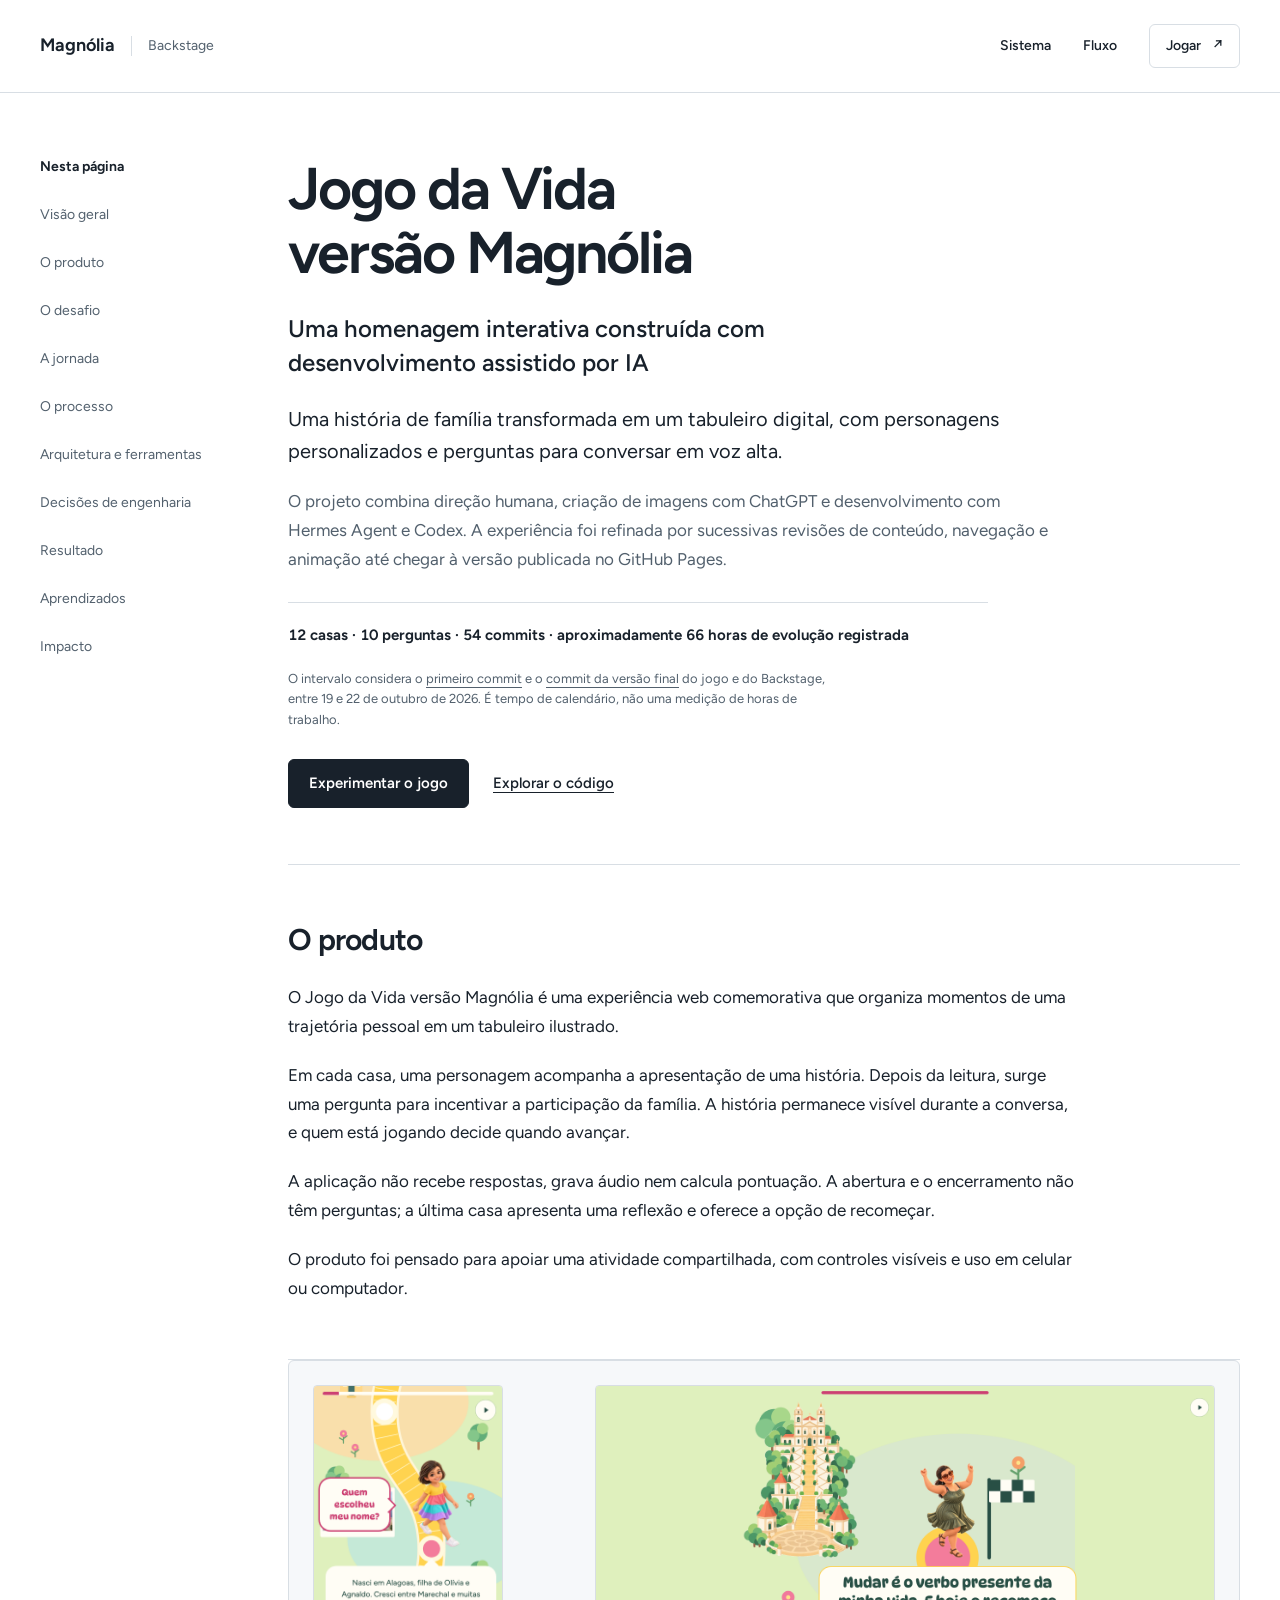
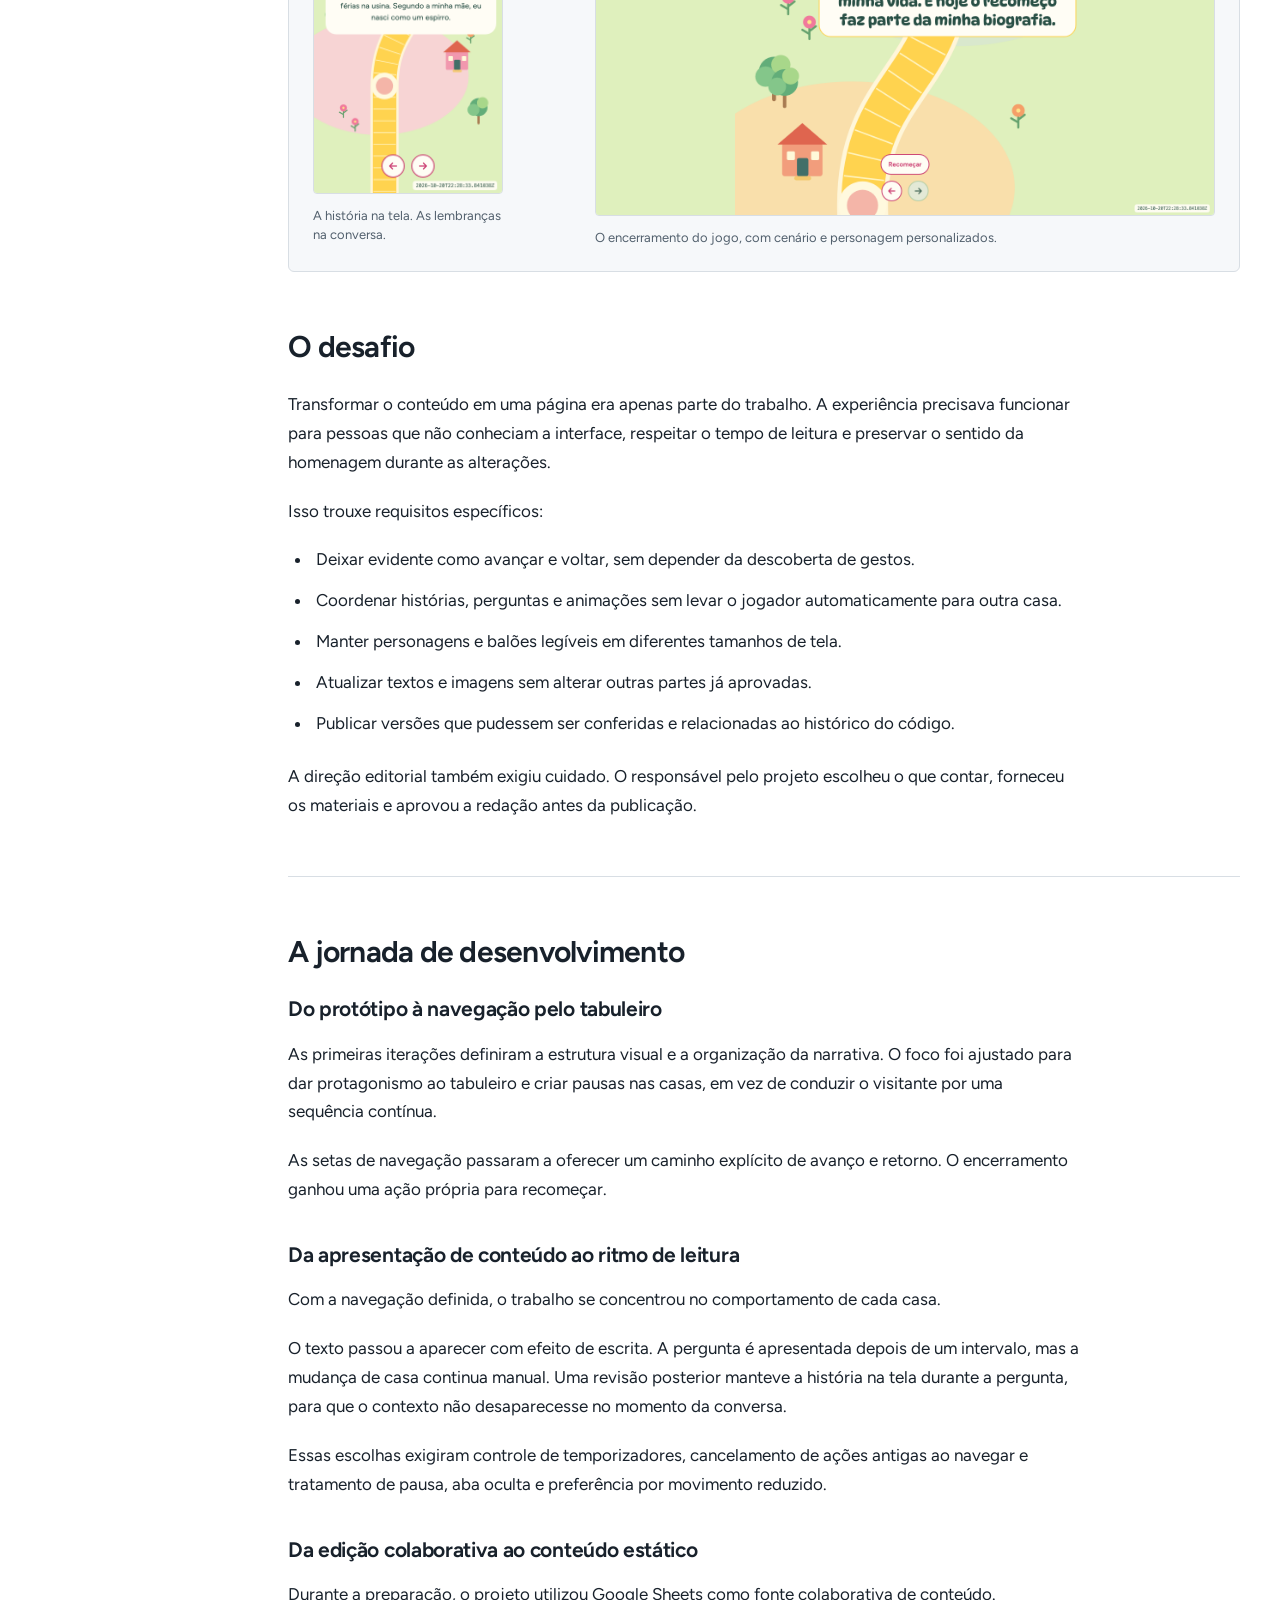
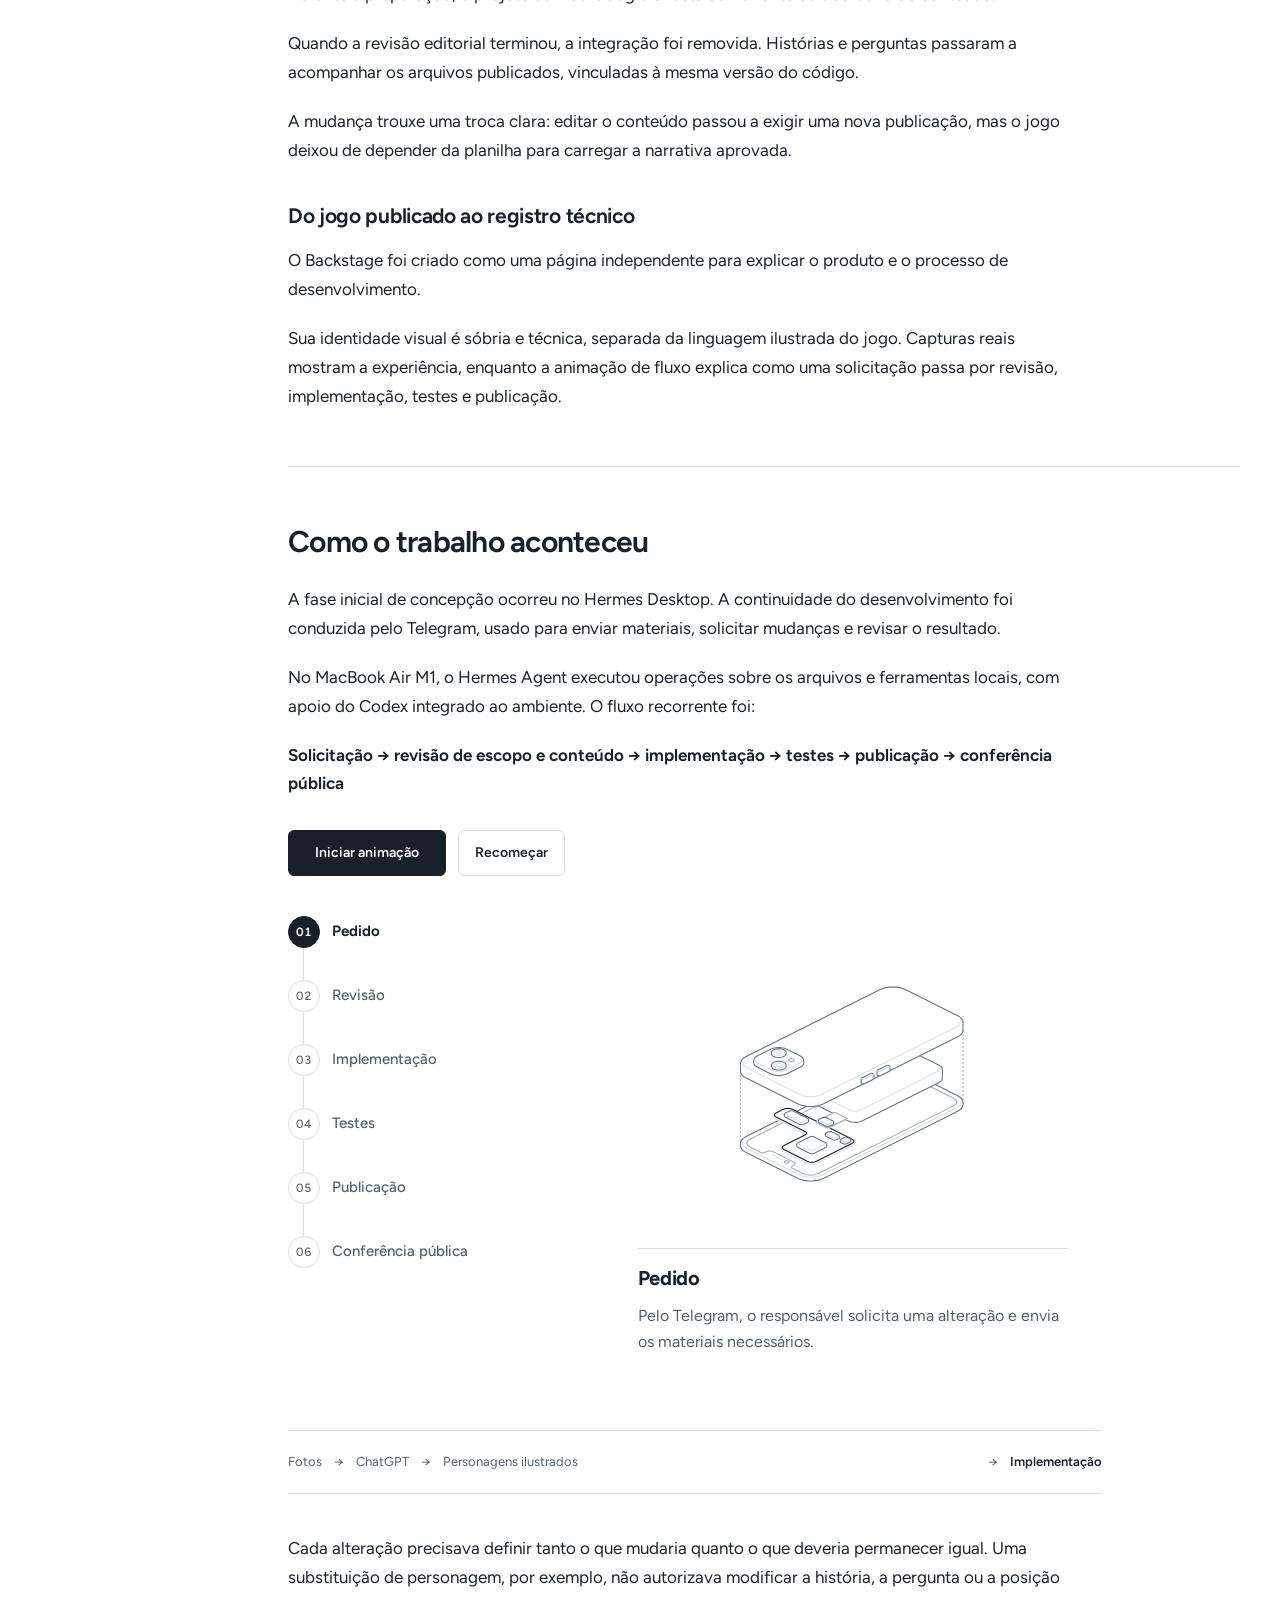
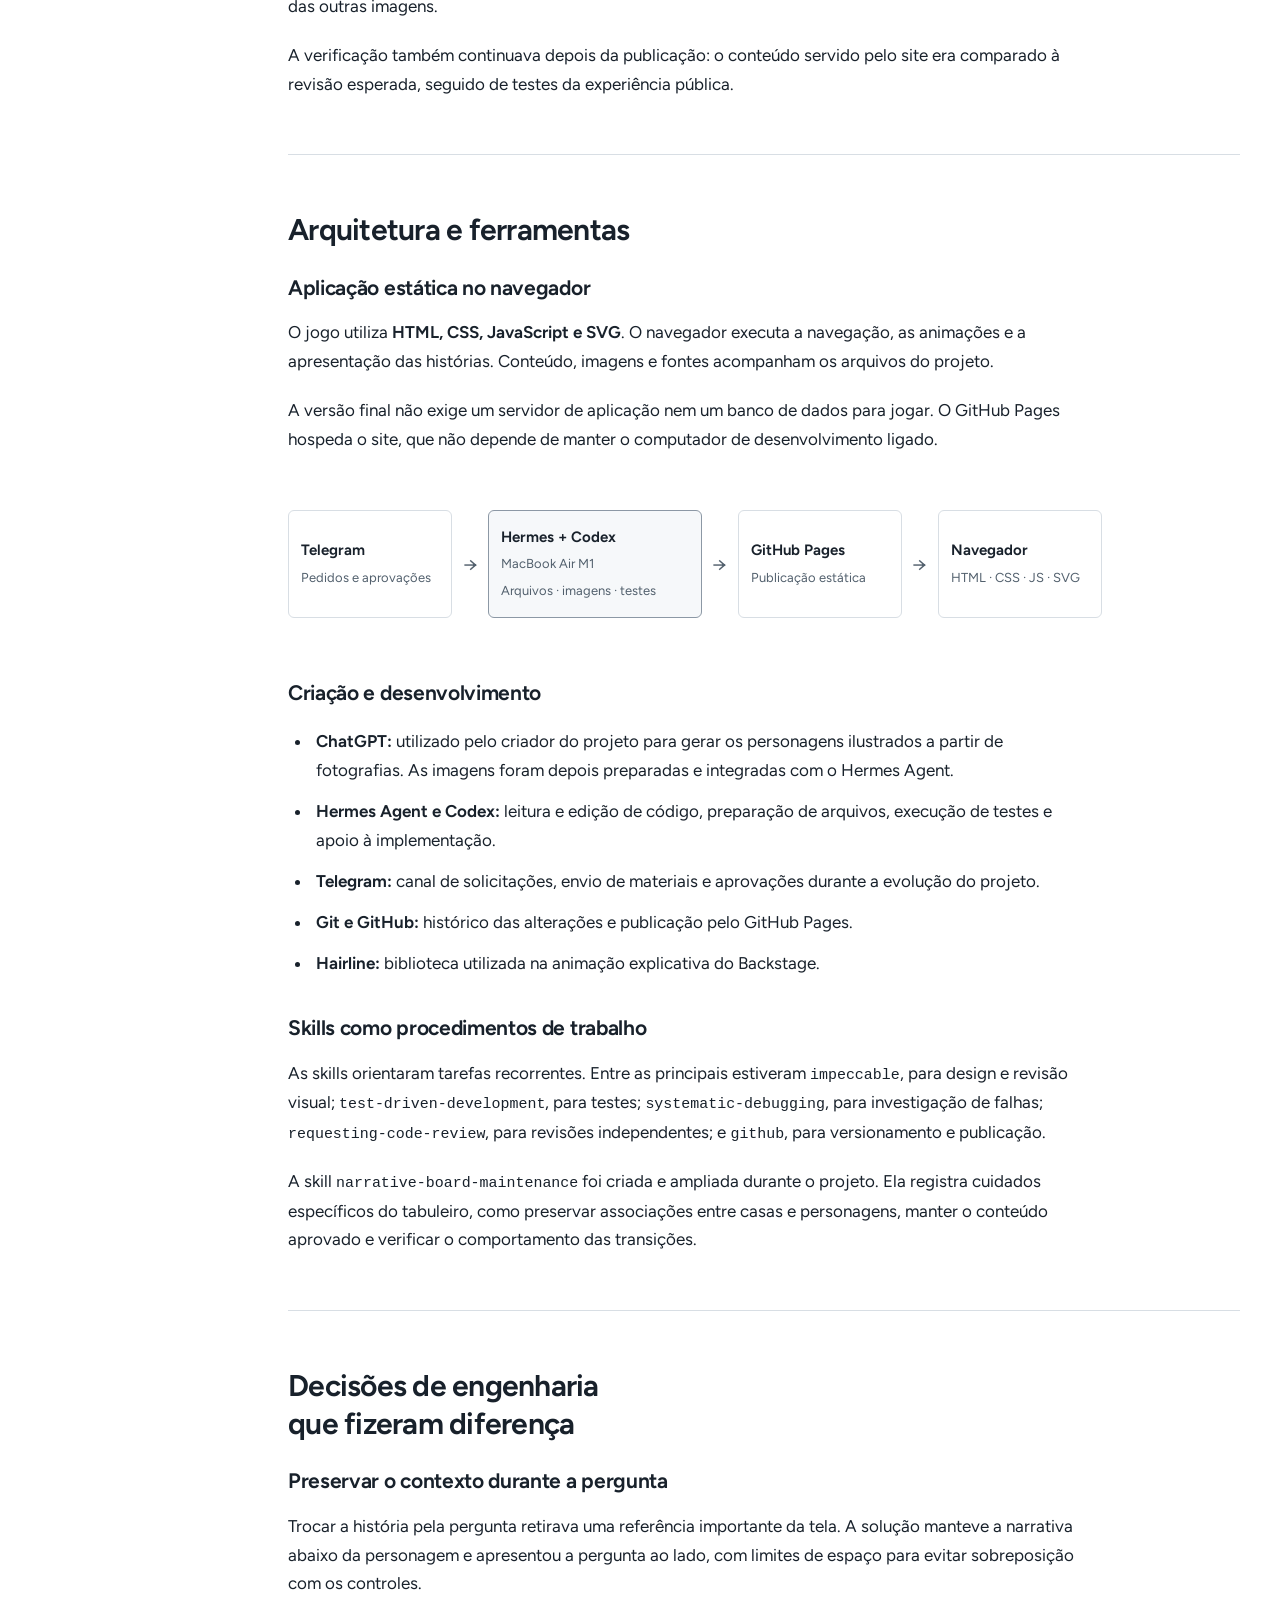
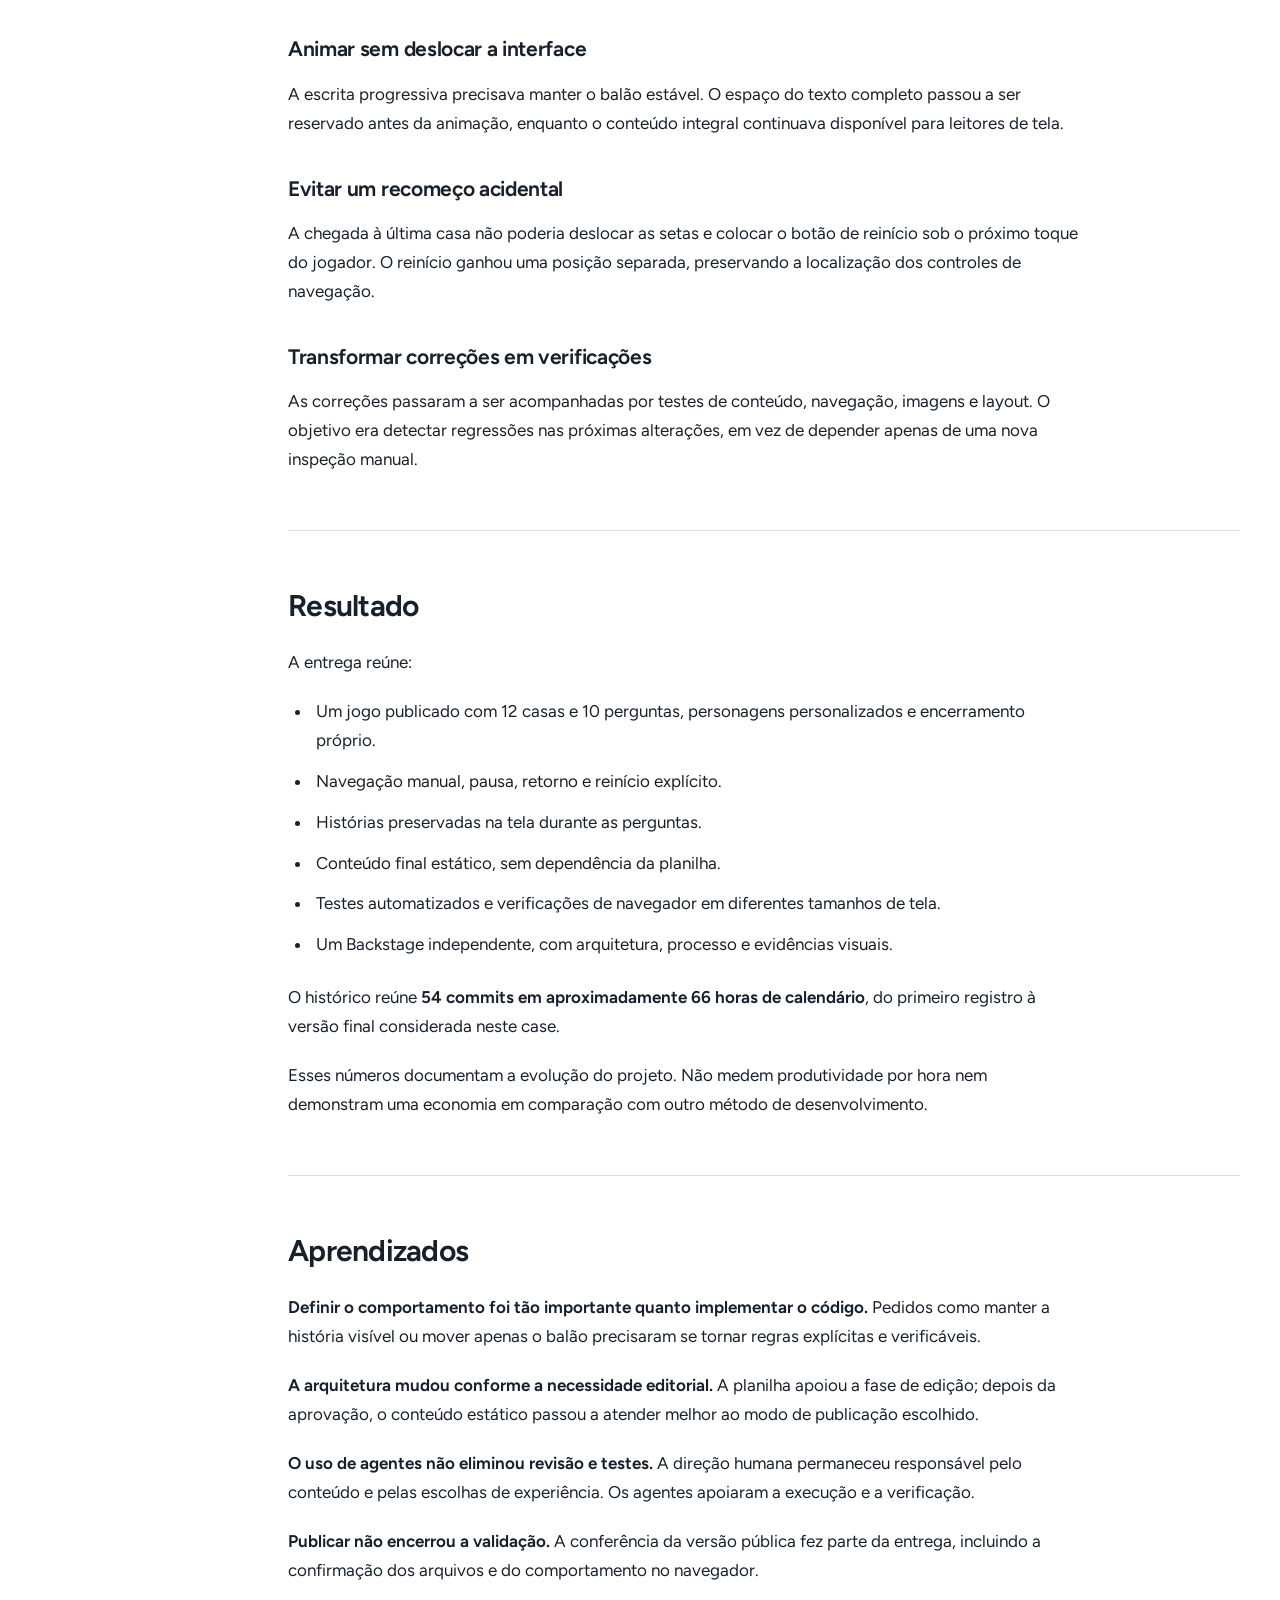
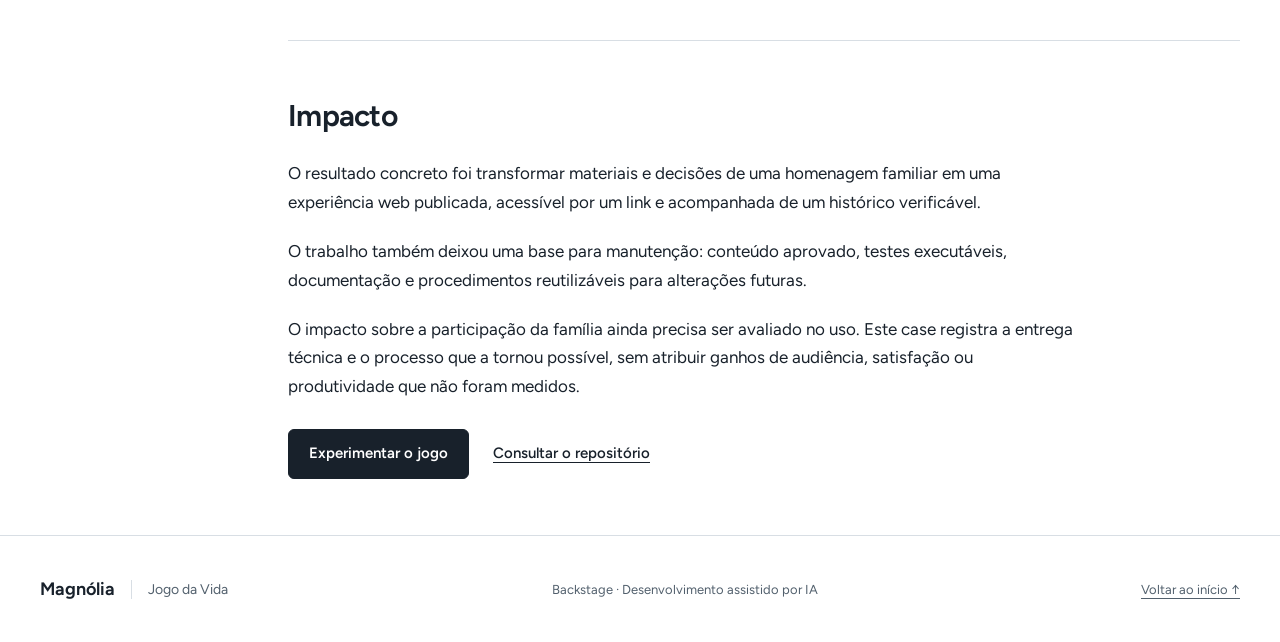
==== commit ab9494ab: "Publish approved Magnolia technical success case" ====
--- a/docs/backstage/index.html
+++ b/docs/backstage/index.html
@@ -2,34 +2,110 @@
 <html lang="pt-BR">
 <head>
 <meta charset="utf-8"><meta name="viewport" content="width=device-width,initial-scale=1">
-<title>Backstage · Uma homenagem que virou software · Magnólia</title>
-<meta name="description" content="Os bastidores do Jogo da Vida versão Magnólia: desenvolvimento pelo Telegram, Hermes Agent em um MacBook Air M1, Codex e GitHub Pages.">
+<title>Backstage · Jogo da Vida versão Magnólia</title>
+<meta name="description" content="Uma homenagem interativa construída com desenvolvimento assistido por IA.">
 <meta name="theme-color" content="#ffffff">
 <link rel="canonical" href="https://paulosanches.github.io/magnolia-jogo-da-vida/backstage/">
-<meta property="og:type" content="article"><meta property="og:locale" content="pt_BR"><meta property="og:title" content="Uma homenagem que virou software · Backstage Magnólia">
-<meta property="og:description" content="Decisões pelo Telegram, Hermes Agent, Codex e um tabuleiro que conta uma história de família.">
+<meta property="og:type" content="article"><meta property="og:locale" content="pt_BR"><meta property="og:title" content="Jogo da Vida versão Magnólia · Backstage">
+<meta property="og:description" content="Uma homenagem interativa construída com desenvolvimento assistido por IA.">
 <meta property="og:url" content="https://paulosanches.github.io/magnolia-jogo-da-vida/backstage/">
 <meta property="og:image" content="https://paulosanches.github.io/magnolia-jogo-da-vida/backstage/assets/game-desktop.png">
 <meta name="twitter:card" content="summary_large_image">
-<link rel="stylesheet" href="backstage.css?v=ee0c9318ed8cc17e">
+<link rel="stylesheet" href="backstage.css?v=8d2bd235febeeeeb">
 </head>
 <body>
 <a class="skip-link" href="#conteudo">Pular para o conteúdo</a>
 <header class="site-header"><a class="brand" href="../" aria-label="Magnólia: abrir o jogo">Magnólia<span>Backstage</span></a><nav aria-label="Navegação do backstage"><a href="#sistema">Sistema</a><a href="#fluxo">Fluxo</a><a class="nav-play" href="../">Jogar <span aria-hidden="true">↗</span></a></nav></header>
-<main id="conteudo" class="content-layout"><aside class="contents"><div class="contents-title">Nesta página</div><nav aria-label="Seções do estudo de caso"><a href="#titulo">Visão geral</a><a href="#jogo">O jogo</a><a href="#conversa">Direção pelo Telegram</a><a href="#ferramentas">Ferramentas</a><a href="#sistema">Arquitetura</a><a href="#fluxo">Fluxo de atualização</a><a href="#atualizacao">Conteúdo e versões</a><a href="#engenharia">Decisões de engenharia</a></nav></aside><div class="page-content">
-<section class="hero" aria-labelledby="titulo"><div class="hero-copy"><h1 id="titulo">Uma homenagem que virou <em>software.</em></h1><p class="lead">O <strong>Jogo da Vida versão Magnólia</strong> transforma uma história de família em um tabuleiro interativo. São 12 casas, personagens personalizados e perguntas para puxar lembranças em voz alta.</p><p>Este backstage mostra como o projeto foi construído: decisões pelo Telegram, Hermes Agent em um MacBook Air M1, integração com Codex e publicação no GitHub Pages.</p><div class="actions"><a class="button primary" href="../">Jogar <span aria-hidden="true">↗</span></a><a class="text-link" href="https://github.com/PauloSanches/magnolia-jogo-da-vida">Explorar o código <span aria-hidden="true">↗</span></a></div></div></section>
-<section class="section reading" id="jogo"><h2>O jogo acontece na tela. A conversa, fora dela.</h2><div><p>Cada casa apresenta um trecho da história de Magnólia. O texto aparece com efeito de escrita e, depois de uma pausa, surge uma pergunta. A história continua visível para acompanhar a conversa.</p><p>O sistema não recebe respostas, grava áudio ou calcula uma pontuação. As perguntas são convites para a família participar. O avanço para a próxima casa continua nas mãos de quem está jogando.</p><p>A última casa encerra o percurso com uma reflexão, uma personagem própria e a opção de recomeçar.</p></div></section>
+<main id="conteudo" class="content-layout"><aside class="contents"><div class="contents-title">Nesta página</div><nav aria-label="Seções do estudo de caso"><a href="#titulo">Visão geral</a><a href="#jogo">O produto</a><a href="#desafio">O desafio</a><a href="#jornada">A jornada</a><a href="#fluxo">O processo</a><a href="#sistema">Arquitetura e ferramentas</a><a href="#engenharia">Decisões de engenharia</a><a href="#resultado">Resultado</a><a href="#aprendizados">Aprendizados</a><a href="#impacto">Impacto</a></nav></aside><div class="page-content">
+<section class="hero" aria-labelledby="titulo"><div class="hero-copy">
+<h1 id="titulo" data-case-copy>Jogo da Vida versão Magnólia</h1>
+<p class="case-subtitle" data-case-copy>Uma homenagem interativa construída com desenvolvimento assistido por IA</p>
+<p class="lead" data-case-copy>Uma história de família transformada em um tabuleiro digital, com personagens personalizados e perguntas para conversar em voz alta.</p>
+<p data-case-copy>O projeto combina direção humana, criação de imagens com ChatGPT e desenvolvimento com Hermes Agent e Codex. A experiência foi refinada por sucessivas revisões de conteúdo, navegação e animação até chegar à versão publicada no GitHub Pages.</p>
+<p class="case-metrics" data-case-copy><strong>12 casas · 10 perguntas · 54 commits · aproximadamente 66 horas de evolução registrada</strong></p>
+<p class="case-metric-note" data-case-copy><em>O intervalo considera o <a href="https://github.com/PauloSanches/magnolia-jogo-da-vida/commit/6d4950af6e5f9630866530e6382bc72cc71f6833">primeiro commit</a> e o <a href="https://github.com/PauloSanches/magnolia-jogo-da-vida/commit/e6764d69d29c26b50729f8b0ca8801ce5e0fd67d">commit da versão final</a> do jogo e do Backstage, entre 19 e 22 de outubro de 2026. É tempo de calendário, não uma medição de horas de trabalho.</em></p>
+<div class="actions"><a class="button primary" href="../">Experimentar o jogo</a><a class="text-link" href="https://github.com/PauloSanches/magnolia-jogo-da-vida">Explorar o código</a></div>
+</div></section>
+<section class="section reading case-section" id="jogo"><h2 data-case-copy>O produto</h2><div>
+<p data-case-copy>O Jogo da Vida versão Magnólia é uma experiência web comemorativa que organiza momentos de uma trajetória pessoal em um tabuleiro ilustrado.</p>
+<p data-case-copy>Em cada casa, uma personagem acompanha a apresentação de uma história. Depois da leitura, surge uma pergunta para incentivar a participação da família. A história permanece visível durante a conversa, e quem está jogando decide quando avançar.</p>
+<p data-case-copy>A aplicação não recebe respostas, grava áudio nem calcula pontuação. A abertura e o encerramento não têm perguntas; a última casa apresenta uma reflexão e oferece a opção de recomeçar.</p>
+<p data-case-copy>O produto foi pensado para apoiar uma atividade compartilhada, com controles visíveis e uso em celular ou computador.</p>
+</div></section>
 <div class="evidence-grid"><figure class="hero-proof"><div class="phone"><img src="assets/game-mobile.png" width="390" height="844" alt="Captura do jogo: a história continua abaixo da personagem enquanto a pergunta aparece ao lado." loading="lazy"></div><figcaption>A história na tela. As lembranças na conversa.</figcaption></figure><figure class="wide-proof"><img src="assets/game-desktop.png" width="1440" height="1000" loading="lazy" alt="Captura real da última casa: ilustração de igreja e escadaria, personagem e reflexão de encerramento."><figcaption>O encerramento do jogo, com cenário e personagem personalizados.</figcaption></figure></div>
-<section class="section reading" id="conversa"><h2>Telegram como espaço de trabalho</h2><div><p>O desenvolvimento aconteceu por mensagens: pedidos de alteração, envio de imagens, revisão de textos e correções de interface.</p><p>Um pedido como “alterar personagem da casa 11” precisava virar uma mudança precisa no projeto. Isso envolvia localizar a casa correta, preparar a imagem, preservar o texto e verificar o resultado no navegador.</p><p>A conversa também definiu comportamentos que o código sozinho não poderia escolher: manter a história quando a pergunta aparece, mover o balão sem deslocar a personagem e impedir que o jogo recomece por acidente.</p></div></section>
-<section class="tools-section" id="ferramentas"><div class="section tools-inner"><h2>O papel de cada ferramenta</h2><dl class="tools"><div><dt>Telegram</dt><dd>Foi o canal de direção e revisão. Por ele chegaram instruções, imagens e aprovações.</dd></div><div><dt>ChatGPT</dt><dd>Foi utilizado pelo criador do projeto para gerar os personagens ilustrados a partir de fotografias. As imagens resultantes foram depois preparadas e integradas ao tabuleiro com o Hermes Agent.</dd></div><div><dt>Hermes Agent</dt><dd>Executou o trabalho no ambiente de desenvolvimento: leitura e edição de arquivos, processamento de imagens, testes e publicação. Procedimentos recorrentes foram registrados em skills para orientar as próximas alterações.</dd></div><div><dt>Codex</dt><dd>Participou pelo provedor integrado ao Hermes, apoiando o raciocínio sobre o código e a implementação das mudanças. Neste fluxo, o Hermes organizava a execução das ferramentas.</dd></div><div><dt>MacBook Air M1</dt><dd>Foi a máquina de desenvolvimento e execução das ferramentas locais. O site publicado é servido pelo GitHub Pages e não depende de manter esse computador ligado.</dd></div></dl><p class="human-direction">A direção do projeto permaneceu humana: escolher o que contar, aprovar a redação e avaliar se a experiência fazia sentido.</p></div></section>
-<section class="section" id="sistema"><div class="reading"><h2>Um sistema web com poucos componentes</h2><div><p>A aplicação usa HTML, CSS e JavaScript, com um tabuleiro desenhado em SVG. Personagens, fotografias e fontes ficam nos arquivos do projeto.</p><p>O navegador cuida da navegação, das animações e da apresentação das histórias. A versão atual não exige um servidor de aplicação nem um banco de dados para funcionar.</p></div></div>
+
+<section class="section reading case-section" id="desafio"><h2 data-case-copy>O desafio</h2><div>
+<p data-case-copy>Transformar o conteúdo em uma página era apenas parte do trabalho. A experiência precisava funcionar para pessoas que não conheciam a interface, respeitar o tempo de leitura e preservar o sentido da homenagem durante as alterações.</p>
+<p data-case-copy>Isso trouxe requisitos específicos:</p>
+<ul class="case-list"><li data-case-copy>Deixar evidente como avançar e voltar, sem depender da descoberta de gestos.</li><li data-case-copy>Coordenar histórias, perguntas e animações sem levar o jogador automaticamente para outra casa.</li><li data-case-copy>Manter personagens e balões legíveis em diferentes tamanhos de tela.</li><li data-case-copy>Atualizar textos e imagens sem alterar outras partes já aprovadas.</li><li data-case-copy>Publicar versões que pudessem ser conferidas e relacionadas ao histórico do código.</li></ul>
+<p data-case-copy>A direção editorial também exigiu cuidado. O responsável pelo projeto escolheu o que contar, forneceu os materiais e aprovou a redação antes da publicação.</p>
+</div></section>
+<section class="section reading case-section" id="jornada"><h2 data-case-copy>A jornada de desenvolvimento</h2><div>
+<h3 data-case-copy>Do protótipo à navegação pelo tabuleiro</h3>
+<p data-case-copy>As primeiras iterações definiram a estrutura visual e a organização da narrativa. O foco foi ajustado para dar protagonismo ao tabuleiro e criar pausas nas casas, em vez de conduzir o visitante por uma sequência contínua.</p>
+<p data-case-copy>As setas de navegação passaram a oferecer um caminho explícito de avanço e retorno. O encerramento ganhou uma ação própria para recomeçar.</p>
+<h3 data-case-copy>Da apresentação de conteúdo ao ritmo de leitura</h3>
+<p data-case-copy>Com a navegação definida, o trabalho se concentrou no comportamento de cada casa.</p>
+<p data-case-copy>O texto passou a aparecer com efeito de escrita. A pergunta é apresentada depois de um intervalo, mas a mudança de casa continua manual. Uma revisão posterior manteve a história na tela durante a pergunta, para que o contexto não desaparecesse no momento da conversa.</p>
+<p data-case-copy>Essas escolhas exigiram controle de temporizadores, cancelamento de ações antigas ao navegar e tratamento de pausa, aba oculta e preferência por movimento reduzido.</p>
+<h3 id="atualizacao" data-case-copy>Da edição colaborativa ao conteúdo estático</h3>
+<p data-case-copy>Durante a preparação, o projeto utilizou Google Sheets como fonte colaborativa de conteúdo.</p>
+<p data-case-copy>Quando a revisão editorial terminou, a integração foi removida. Histórias e perguntas passaram a acompanhar os arquivos publicados, vinculadas à mesma versão do código.</p>
+<p data-case-copy>A mudança trouxe uma troca clara: editar o conteúdo passou a exigir uma nova publicação, mas o jogo deixou de depender da planilha para carregar a narrativa aprovada.</p>
+<h3 data-case-copy>Do jogo publicado ao registro técnico</h3>
+<p data-case-copy>O Backstage foi criado como uma página independente para explicar o produto e o processo de desenvolvimento.</p>
+<p data-case-copy>Sua identidade visual é sóbria e técnica, separada da linguagem ilustrada do jogo. Capturas reais mostram a experiência, enquanto a animação de fluxo explica como uma solicitação passa por revisão, implementação, testes e publicação.</p>
+</div></section>
+<section class="section reading case-section" id="fluxo"><h2 data-case-copy>Como o trabalho aconteceu</h2><div>
+<span id="conversa"></span>
+<p data-case-copy>A fase inicial de concepção ocorreu no Hermes Desktop. A continuidade do desenvolvimento foi conduzida pelo Telegram, usado para enviar materiais, solicitar mudanças e revisar o resultado.</p>
+<p data-case-copy>No MacBook Air M1, o Hermes Agent executou operações sobre os arquivos e ferramentas locais, com apoio do Codex integrado ao ambiente. O fluxo recorrente foi:</p>
+<p data-case-copy><strong>Solicitação → revisão de escopo e conteúdo → implementação → testes → publicação → conferência pública</strong></p>
+<div class="flow-tour"><ol class="workflow-static" aria-label="Etapas de uma atualização"><li><h3>Pedido</h3><p>Pelo Telegram, o responsável solicita uma alteração e envia os materiais necessários.</p></li><li><h3>Revisão</h3><p>Textos e mudanças são revisados. A direção e as aprovações permanecem humanas.</p></li><li><h3>Implementação</h3><p>No MacBook Air M1, o Hermes Agent trabalha nos arquivos com apoio do Codex.</p></li><li><h3>Testes</h3><p>O resultado é verificado no navegador, em diferentes tamanhos de tela.</p></li><li><h3>Publicação</h3><p>A alteração é registrada no Git e publicada no GitHub Pages.</p></li><li><h3>Conferência pública</h3><p>O site publicado é conferido para confirmar que a versão correta está disponível.</p></li></ol><div class="flow-interactive" hidden><div class="flow-controls"><button type="button" data-flow-play aria-pressed="false">Iniciar animação</button><button type="button" data-flow-reset>Recomeçar</button></div><div class="flow-layout"><ol class="flow-steps" aria-label="Selecionar etapa"></ol><div class="flow-stage" id="flow-stage"><div class="flow-figure" aria-hidden="true"></div><div class="flow-status" aria-live="polite" aria-atomic="true"><h3 class="flow-title"></h3><p class="flow-description"></p></div></div></div></div><div class="flow-art-source"><span>Fotos</span><span aria-hidden="true">→</span><span>ChatGPT</span><span aria-hidden="true">→</span><span>Personagens ilustrados</span><span class="flow-art-destination">Implementação</span></div></div>
+<p data-case-copy>Cada alteração precisava definir tanto o que mudaria quanto o que deveria permanecer igual. Uma substituição de personagem, por exemplo, não autorizava modificar a história, a pergunta ou a posição das outras imagens.</p>
+<p data-case-copy>A verificação também continuava depois da publicação: o conteúdo servido pelo site era comparado à revisão esperada, seguido de testes da experiência pública.</p>
+</div></section>
+<section class="section reading case-section" id="sistema"><h2 data-case-copy>Arquitetura e ferramentas</h2><div>
+<h3 data-case-copy>Aplicação estática no navegador</h3>
+<p data-case-copy>O jogo utiliza <strong>HTML, CSS, JavaScript e SVG</strong>. O navegador executa a navegação, as animações e a apresentação das histórias. Conteúdo, imagens e fontes acompanham os arquivos do projeto.</p>
+<p data-case-copy>A versão final não exige um servidor de aplicação nem um banco de dados para jogar. O GitHub Pages hospeda o site, que não depende de manter o computador de desenvolvimento ligado.</p>
 <div class="architecture" role="group" aria-label="Arquitetura: Telegram comunica as decisões ao Hermes Agent com Codex no MacBook Air M1. O projeto é testado e publicado pelo GitHub Pages para o navegador."><div class="architecture-node"><strong>Telegram</strong><span>Pedidos e aprovações</span></div><span class="flow-arrow" aria-hidden="true">→</span><div class="architecture-node local"><strong>Hermes + Codex</strong><span>MacBook Air M1</span><small>Arquivos · imagens · testes</small></div><span class="flow-arrow" aria-hidden="true">→</span><div class="architecture-node"><strong>GitHub Pages</strong><span>Publicação estática</span></div><span class="flow-arrow" aria-hidden="true">→</span><div class="architecture-node"><strong>Navegador</strong><span>HTML · CSS · JS · SVG</span></div></div>
-<p class="components-intro">O código está organizado em partes com responsabilidades distintas:</p><dl class="components"><div><dt>Conteúdo</dt><dd>Histórias, perguntas e ordem das casas.</dd></div><div><dt>Interface</dt><dd>Tabuleiro, personagens, balões e controles.</dd></div><div><dt>Reprodução</dt><dd>Efeito de escrita, pausa e apresentação automática da pergunta.</dd></div><div><dt>Verificação</dt><dd>Testes de conteúdo, navegação, imagens e layout.</dd></div><div><dt>Publicação</dt><dd>Arquivos estáticos no GitHub Pages.</dd></div></dl></section>
-<section class="workflow-section" id="fluxo"><div class="section"><h2>Como uma mensagem vira uma atualização</h2><div class="flow-tour"><ol class="workflow-static" aria-label="Etapas de uma atualização"><li><h3>Pedido</h3><p>Pelo Telegram, o responsável solicita uma alteração e envia os materiais necessários.</p></li><li><h3>Revisão</h3><p>Textos e mudanças são revisados. A direção e as aprovações permanecem humanas.</p></li><li><h3>Implementação</h3><p>No MacBook Air M1, o Hermes Agent trabalha nos arquivos com apoio do Codex.</p></li><li><h3>Testes</h3><p>O resultado é verificado no navegador, em diferentes tamanhos de tela.</p></li><li><h3>Publicação</h3><p>A alteração é registrada no Git e publicada no GitHub Pages.</p></li><li><h3>Conferência pública</h3><p>O site publicado é conferido para confirmar que a versão correta está disponível.</p></li></ol><div class="flow-interactive" hidden><div class="flow-controls"><button type="button" data-flow-play aria-pressed="false">Iniciar animação</button><button type="button" data-flow-reset>Recomeçar</button></div><div class="flow-layout"><ol class="flow-steps" aria-label="Selecionar etapa"></ol><div class="flow-stage" id="flow-stage"><div class="flow-figure" aria-hidden="true"></div><div class="flow-status" aria-live="polite" aria-atomic="true"><h3 class="flow-title"></h3><p class="flow-description"></p></div></div></div></div><div class="flow-art-source"><span>Fotos</span><span aria-hidden="true">→</span><span>ChatGPT</span><span aria-hidden="true">→</span><span>Personagens ilustrados</span><span class="flow-art-destination">Implementação</span></div></div><div class="workflow-copy"><p>O trabalho começa pela identificação do que deve mudar e do que precisa continuar igual. Novos textos passam por aprovação antes de entrar no site. A remoção do fundo de uma imagem também depende de autorização.</p><p>Depois da implementação, os testes verificam o comportamento e a apresentação em diferentes tamanhos de tela. As capturas de tela ajudam a encontrar problemas que uma checagem de código não mostra.</p><p>A mudança é registrada no Git e publicada. A conferência continua no endereço público: o processo compara os arquivos servidos com a versão esperada e executa testes no site publicado.</p><p>Um timestamp ISO no canto da tela identifica a versão carregada.</p></div></div></section>
-<section class="section reading" id="atualizacao"><h2>A atualização também evoluiu</h2><div><p>Durante o projeto, uma integração com Google Sheets permitiu trabalhar com uma fonte colaborativa de conteúdo.</p><p>Quando a revisão editorial foi concluída, essa dependência foi retirada por decisão do responsável pelo projeto. As histórias passaram a acompanhar os arquivos publicados.</p><p>Hoje, uma alteração exige uma nova publicação. Essa escolha mantém o conteúdo aprovado associado a uma versão do código e evita mudanças inesperadas vindas de uma fonte externa.</p></div></section>
-<section class="section engineering" id="engenharia"><h2>Os detalhes que exigiram engenharia</h2><p>Algumas das mudanças mais importantes surgiram ao usar o jogo:</p><ul><li>Os balões precisavam acompanhar a personagem sem movê-la.</li><li>A escrita animada precisava manter a caixa estável e oferecer o texto completo a leitores de tela.</li><li>A pergunta deveria aparecer automaticamente, mas nunca levar o jogador sozinho para outra casa.</li><li>A história precisava continuar disponível durante a pergunta.</li><li>O botão Recomeçar não poderia deslocar as setas e provocar um clique acidental.</li><li>A remoção de fundos precisava preservar roupas brancas, acessórios e todas as pessoas das ilustrações.</li></ul><p>Cada correção ganhou verificações para reduzir a chance de reaparecer em uma atualização posterior.</p></section>
-<section class="closing"><div class="section reading"><h2>O que este case demonstra</h2><div><p>O projeto mostra um fluxo de desenvolvimento assistido por IA aplicado a um produto real: uma pessoa orienta pelo Telegram, o agente trabalha sobre arquivos e ferramentas, e o resultado passa por revisão e testes antes de ser publicado.</p><p>O valor aparece nas mudanças concretas que chegaram ao jogo, com o conteúdo aprovado preservado e uma versão verificável no ar.</p><div class="actions"><a class="button primary" href="../">Experimentar o jogo <span aria-hidden="true">↗</span></a><a class="text-link" href="https://github.com/PauloSanches/magnolia-jogo-da-vida">Ver o repositório <span aria-hidden="true">↗</span></a></div></div></div></section>
+
+<h3 id="ferramentas" data-case-copy>Criação e desenvolvimento</h3>
+<ul class="case-list"><li data-case-copy><strong>ChatGPT:</strong> utilizado pelo criador do projeto para gerar os personagens ilustrados a partir de fotografias. As imagens foram depois preparadas e integradas com o Hermes Agent.</li><li data-case-copy><strong>Hermes Agent e Codex:</strong> leitura e edição de código, preparação de arquivos, execução de testes e apoio à implementação.</li><li data-case-copy><strong>Telegram:</strong> canal de solicitações, envio de materiais e aprovações durante a evolução do projeto.</li><li data-case-copy><strong>Git e GitHub:</strong> histórico das alterações e publicação pelo GitHub Pages.</li><li data-case-copy><strong>Hairline:</strong> biblioteca utilizada na animação explicativa do Backstage.</li></ul>
+<h3 data-case-copy>Skills como procedimentos de trabalho</h3>
+<p data-case-copy>As skills orientaram tarefas recorrentes. Entre as principais estiveram <code>impeccable</code>, para design e revisão visual; <code>test-driven-development</code>, para testes; <code>systematic-debugging</code>, para investigação de falhas; <code>requesting-code-review</code>, para revisões independentes; e <code>github</code>, para versionamento e publicação.</p>
+<p data-case-copy>A skill <code>narrative-board-maintenance</code> foi criada e ampliada durante o projeto. Ela registra cuidados específicos do tabuleiro, como preservar associações entre casas e personagens, manter o conteúdo aprovado e verificar o comportamento das transições.</p>
+</div></section>
+<section class="section reading case-section" id="engenharia"><h2 data-case-copy>Decisões de engenharia que fizeram diferença</h2><div>
+<h3 data-case-copy>Preservar o contexto durante a pergunta</h3>
+<p data-case-copy>Trocar a história pela pergunta retirava uma referência importante da tela. A solução manteve a narrativa abaixo da personagem e apresentou a pergunta ao lado, com limites de espaço para evitar sobreposição com os controles.</p>
+<h3 data-case-copy>Animar sem deslocar a interface</h3>
+<p data-case-copy>A escrita progressiva precisava manter o balão estável. O espaço do texto completo passou a ser reservado antes da animação, enquanto o conteúdo integral continuava disponível para leitores de tela.</p>
+<h3 data-case-copy>Evitar um recomeço acidental</h3>
+<p data-case-copy>A chegada à última casa não poderia deslocar as setas e colocar o botão de reinício sob o próximo toque do jogador. O reinício ganhou uma posição separada, preservando a localização dos controles de navegação.</p>
+<h3 data-case-copy>Transformar correções em verificações</h3>
+<p data-case-copy>As correções passaram a ser acompanhadas por testes de conteúdo, navegação, imagens e layout. O objetivo era detectar regressões nas próximas alterações, em vez de depender apenas de uma nova inspeção manual.</p>
+</div></section>
+<section class="section reading case-section" id="resultado"><h2 data-case-copy>Resultado</h2><div>
+<p data-case-copy>A entrega reúne:</p>
+<ul class="case-list"><li data-case-copy>Um jogo publicado com 12 casas e 10 perguntas, personagens personalizados e encerramento próprio.</li><li data-case-copy>Navegação manual, pausa, retorno e reinício explícito.</li><li data-case-copy>Histórias preservadas na tela durante as perguntas.</li><li data-case-copy>Conteúdo final estático, sem dependência da planilha.</li><li data-case-copy>Testes automatizados e verificações de navegador em diferentes tamanhos de tela.</li><li data-case-copy>Um Backstage independente, com arquitetura, processo e evidências visuais.</li></ul>
+<p data-case-copy>O histórico reúne <strong>54 commits em aproximadamente 66 horas de calendário</strong>, do primeiro registro à versão final considerada neste case.</p>
+<p data-case-copy>Esses números documentam a evolução do projeto. Não medem produtividade por hora nem demonstram uma economia em comparação com outro método de desenvolvimento.</p>
+</div></section>
+<section class="section reading case-section" id="aprendizados"><h2 data-case-copy>Aprendizados</h2><div>
+<p data-case-copy><strong>Definir o comportamento foi tão importante quanto implementar o código.</strong> Pedidos como manter a história visível ou mover apenas o balão precisaram se tornar regras explícitas e verificáveis.</p>
+<p data-case-copy><strong>A arquitetura mudou conforme a necessidade editorial.</strong> A planilha apoiou a fase de edição; depois da aprovação, o conteúdo estático passou a atender melhor ao modo de publicação escolhido.</p>
+<p data-case-copy><strong>O uso de agentes não eliminou revisão e testes.</strong> A direção humana permaneceu responsável pelo conteúdo e pelas escolhas de experiência. Os agentes apoiaram a execução e a verificação.</p>
+<p data-case-copy><strong>Publicar não encerrou a validação.</strong> A conferência da versão pública fez parte da entrega, incluindo a confirmação dos arquivos e do comportamento no navegador.</p>
+</div></section>
+<section class="section reading case-section" id="impacto"><h2 data-case-copy>Impacto</h2><div>
+<p data-case-copy>O resultado concreto foi transformar materiais e decisões de uma homenagem familiar em uma experiência web publicada, acessível por um link e acompanhada de um histórico verificável.</p>
+<p data-case-copy>O trabalho também deixou uma base para manutenção: conteúdo aprovado, testes executáveis, documentação e procedimentos reutilizáveis para alterações futuras.</p>
+<p data-case-copy>O impacto sobre a participação da família ainda precisa ser avaliado no uso. Este case registra a entrega técnica e o processo que a tornou possível, sem atribuir ganhos de audiência, satisfação ou produtividade que não foram medidos.</p>
+<div class="actions"><a class="button primary" href="../">Experimentar o jogo</a><a class="text-link" href="https://github.com/PauloSanches/magnolia-jogo-da-vida">Consultar o repositório</a></div>
+</div></section>
 </div></main>
 <footer><a class="brand" href="../">Magnólia<span>Jogo da Vida</span></a><span>Backstage · Desenvolvimento assistido por IA</span><a href="#titulo">Voltar ao início ↑</a></footer>
-<script type="module" src="flow-tour.js?v=d8c2c89161f722c1"></script>
+<script type="module" src="flow-tour.js?v=0c479cb9adc3eb89"></script>
 </body></html>
--- a/docs/backstage/backstage.css
+++ b/docs/backstage/backstage.css
@@ -21,3 +21,13 @@
 .flow-art-source{display:flex;align-items:center;flex-wrap:wrap;gap:8px 12px;border-top:1px solid var(--line);border-bottom:1px solid var(--line);padding:20px 0;margin-top:24px;font-size:13px;color:var(--muted)}.flow-art-source[data-active=true]{color:var(--accent);border-color:var(--accent)}.flow-art-destination{margin-left:auto;color:var(--ink);font-weight:600}.flow-art-destination:before{content:'→';margin-right:12px;font-weight:400;color:var(--muted)}
 @media(max-width:600px){.flow-layout{grid-template-columns:minmax(105px,.85fr) minmax(0,1.15fr);gap:16px}.flow-steps{gap:4px;grid-template-rows:repeat(6,minmax(64px,auto))}.flow-steps button{font-size:13px;gap:8px;min-height:64px}.flow-steps button span{flex-basis:24px;height:24px;font-size:11px}.flow-steps:before,.flow-steps:after{left:11px;top:32px;bottom:32px}.flow-title{font-size:18px}.flow-description{font-size:15px;line-height:1.6}.flow-status{min-height:250px}.flow-art-destination{margin-left:0;width:100%}}
 @media(prefers-reduced-motion:reduce){.flow-interactive{display:none!important}.workflow-static{display:block!important}.flow-steps:after{transition:none}}
+
+/* Editorial case structure; the existing visual identity is unchanged. */
+.hero-copy>p.case-subtitle{font-size:24px;line-height:1.4;font-weight:550;color:var(--ink);max-width:42ch;margin-bottom:24px}
+.hero-copy>p.case-metrics{font-size:15px;line-height:1.7;color:var(--ink);font-variant-numeric:tabular-nums;margin-top:28px;padding-top:20px;border-top:1px solid var(--line)}
+.hero-copy>p.case-metric-note{font-size:13px;line-height:1.6}.case-metric-note em{font-style:normal}
+.case-section{border-bottom:1px solid var(--line)}.case-section:last-child{border-bottom:0}
+.case-section h3[data-case-copy]{font-size:21px;line-height:1.4;font-weight:650;letter-spacing:-.015em;margin:36px 0 16px;max-width:48ch}.case-section>div>h3[data-case-copy]:first-child{margin-top:0}
+.case-list{padding-left:24px;max-width:72ch;margin:20px 0 24px}.case-list li{padding-left:4px;margin-bottom:12px}
+.case-section code{font-size:.88em;overflow-wrap:anywhere}
+@media(max-width:600px){.hero-copy>p.case-subtitle{font-size:21px}.hero-copy>p.case-metrics{font-size:14px}.hero-copy>p.case-metric-note{font-size:13px}.case-section h3[data-case-copy]{font-size:20px;margin-top:28px}}
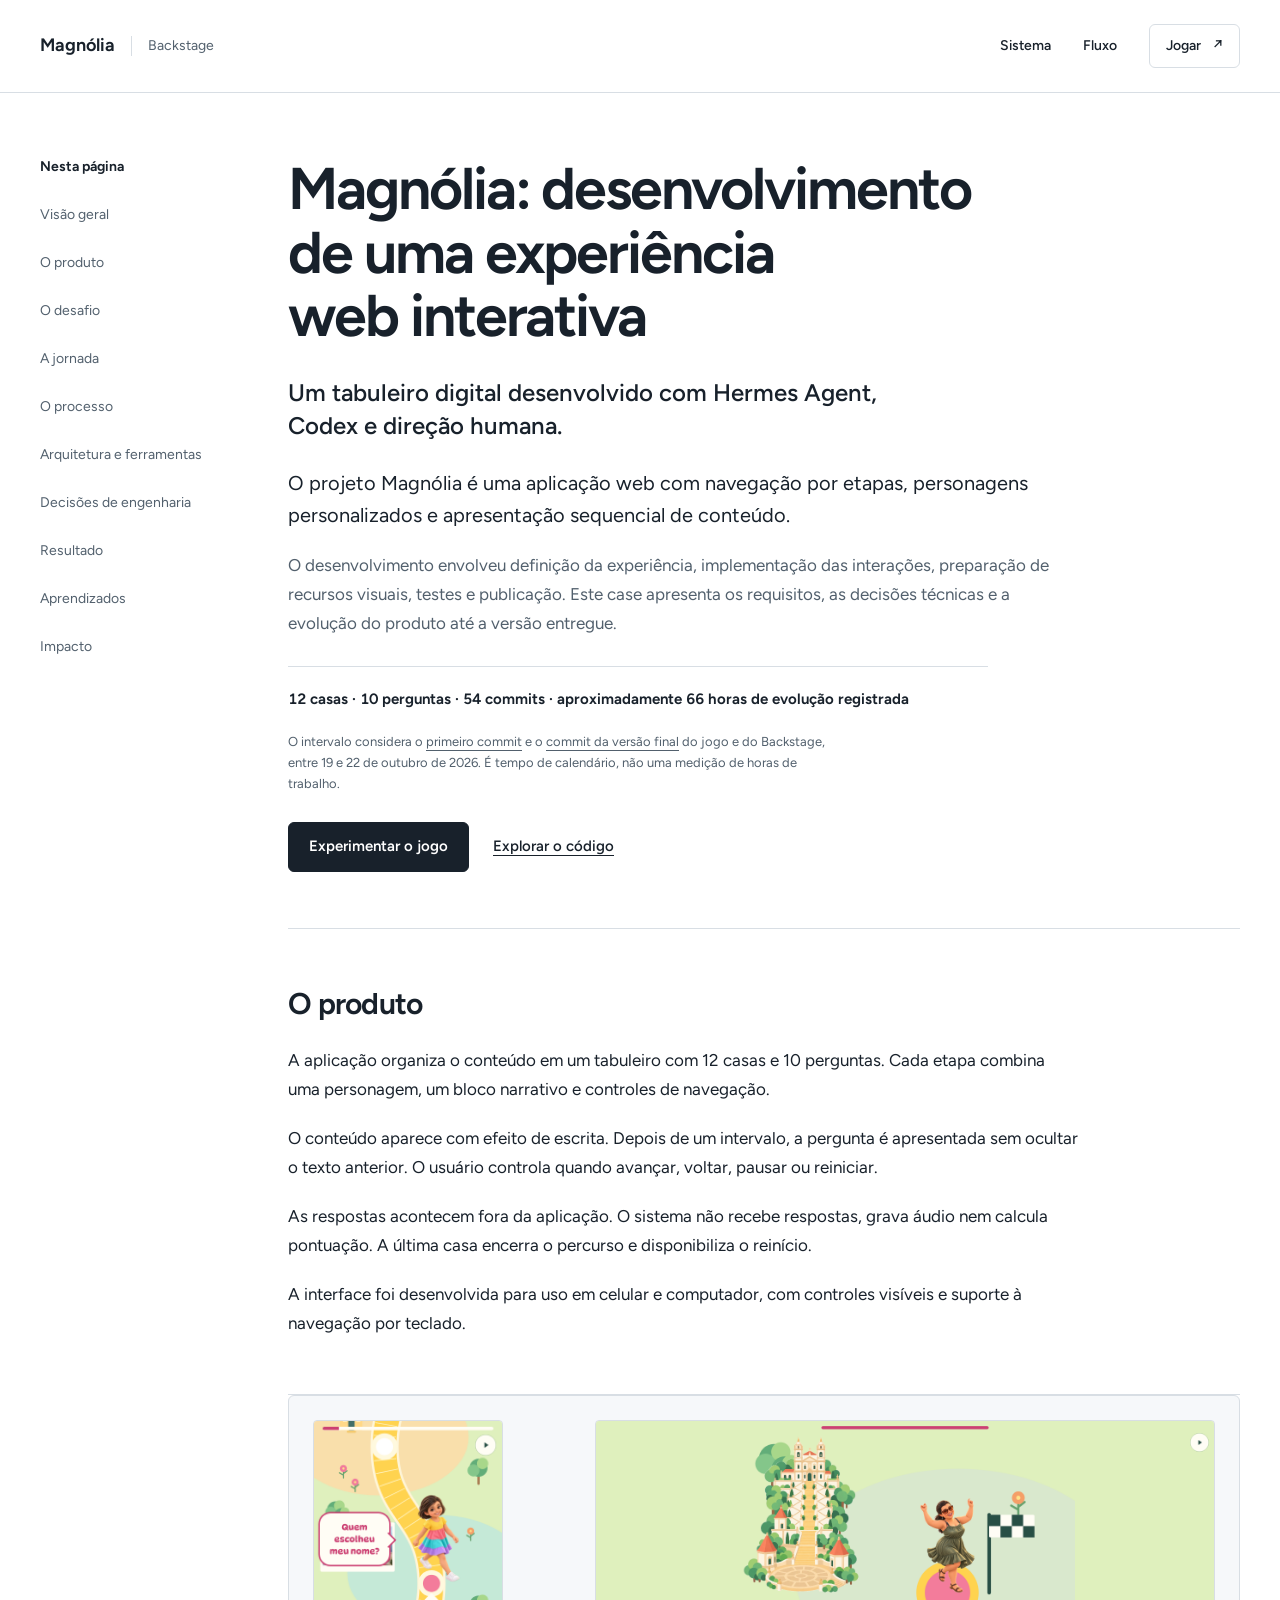
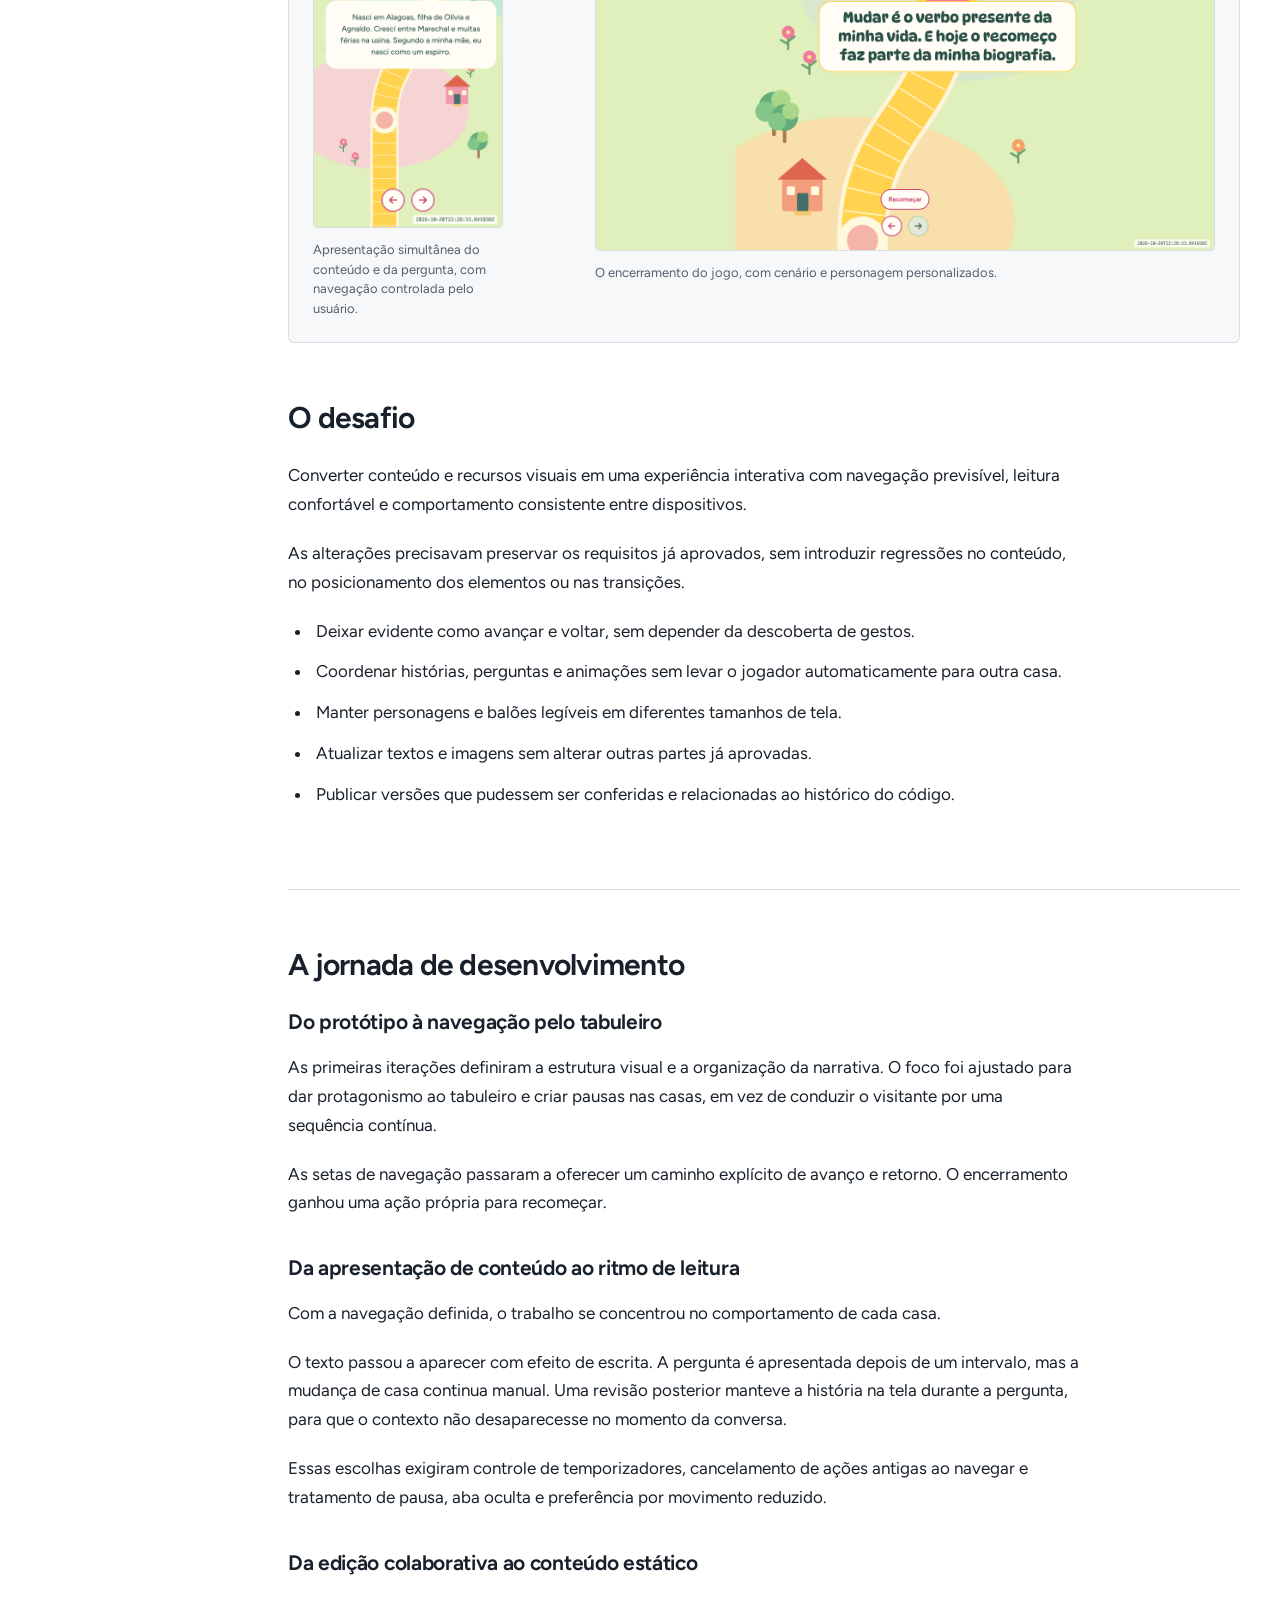
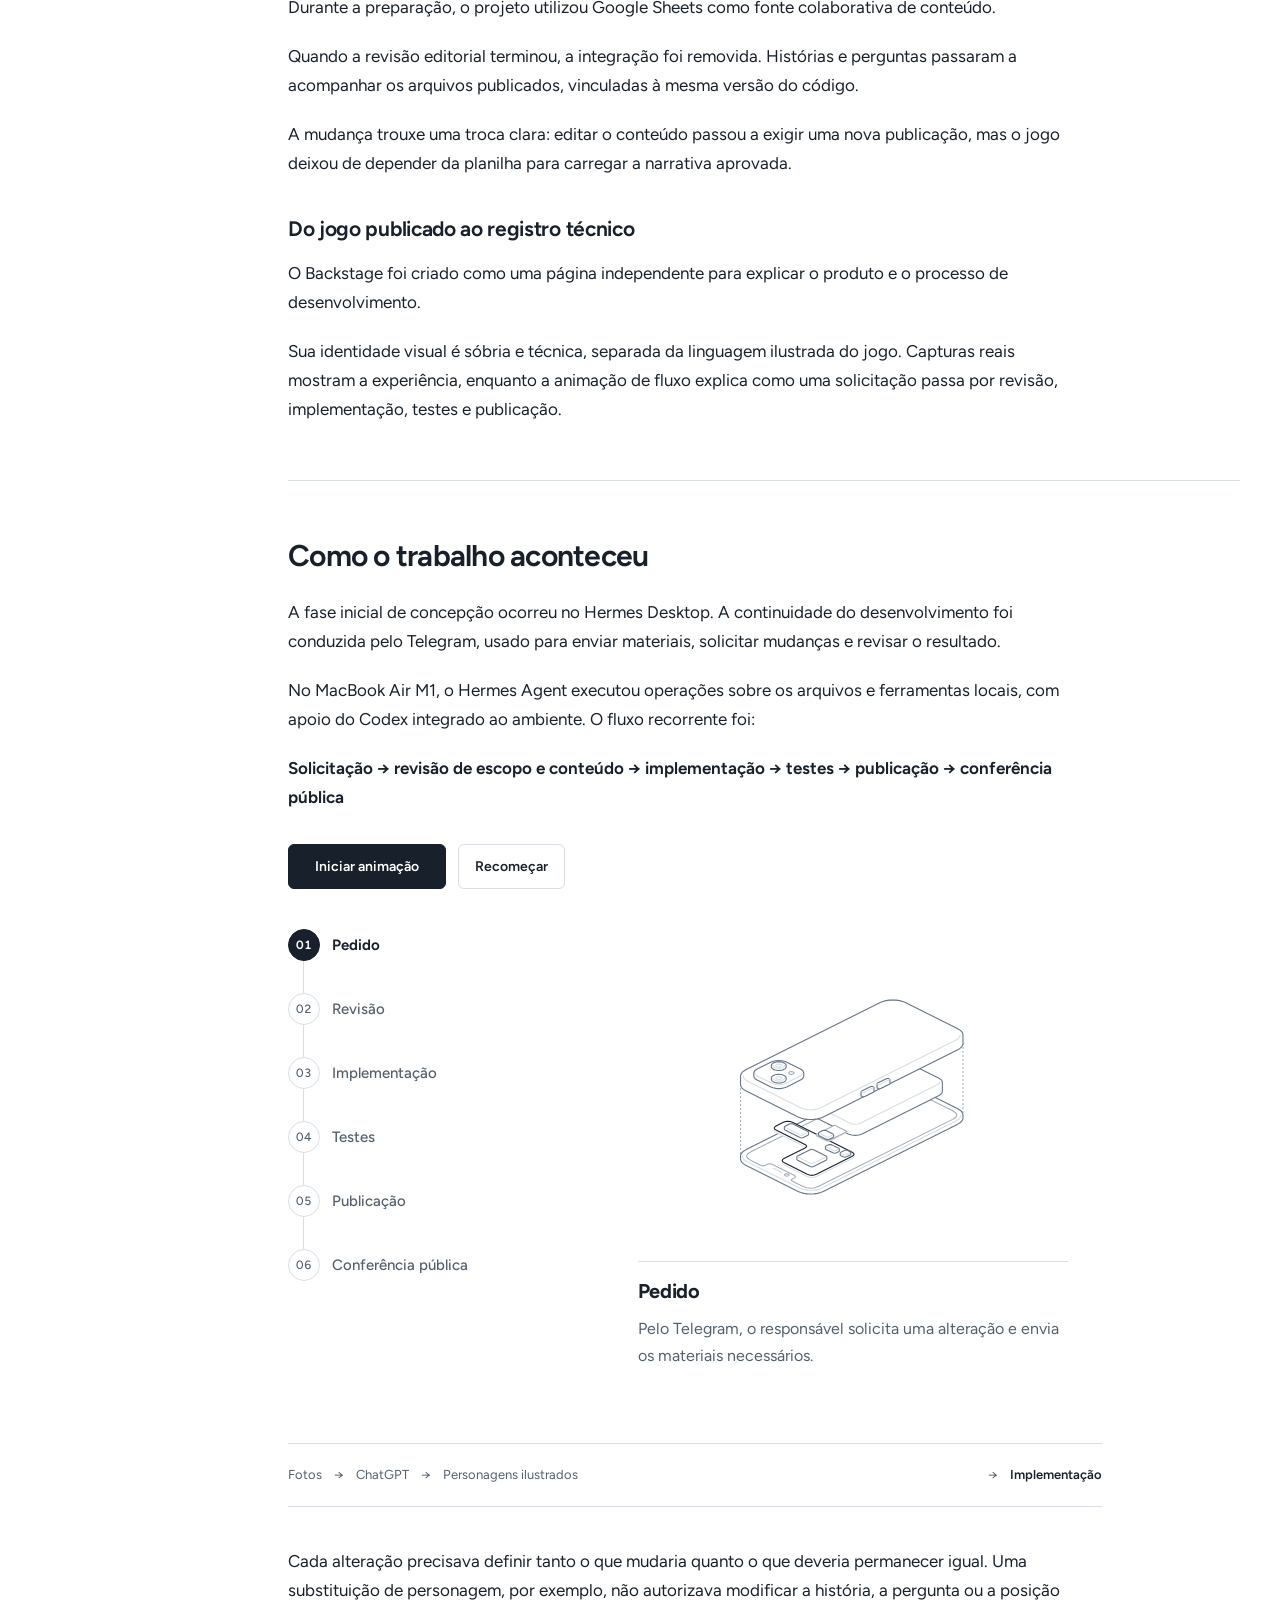
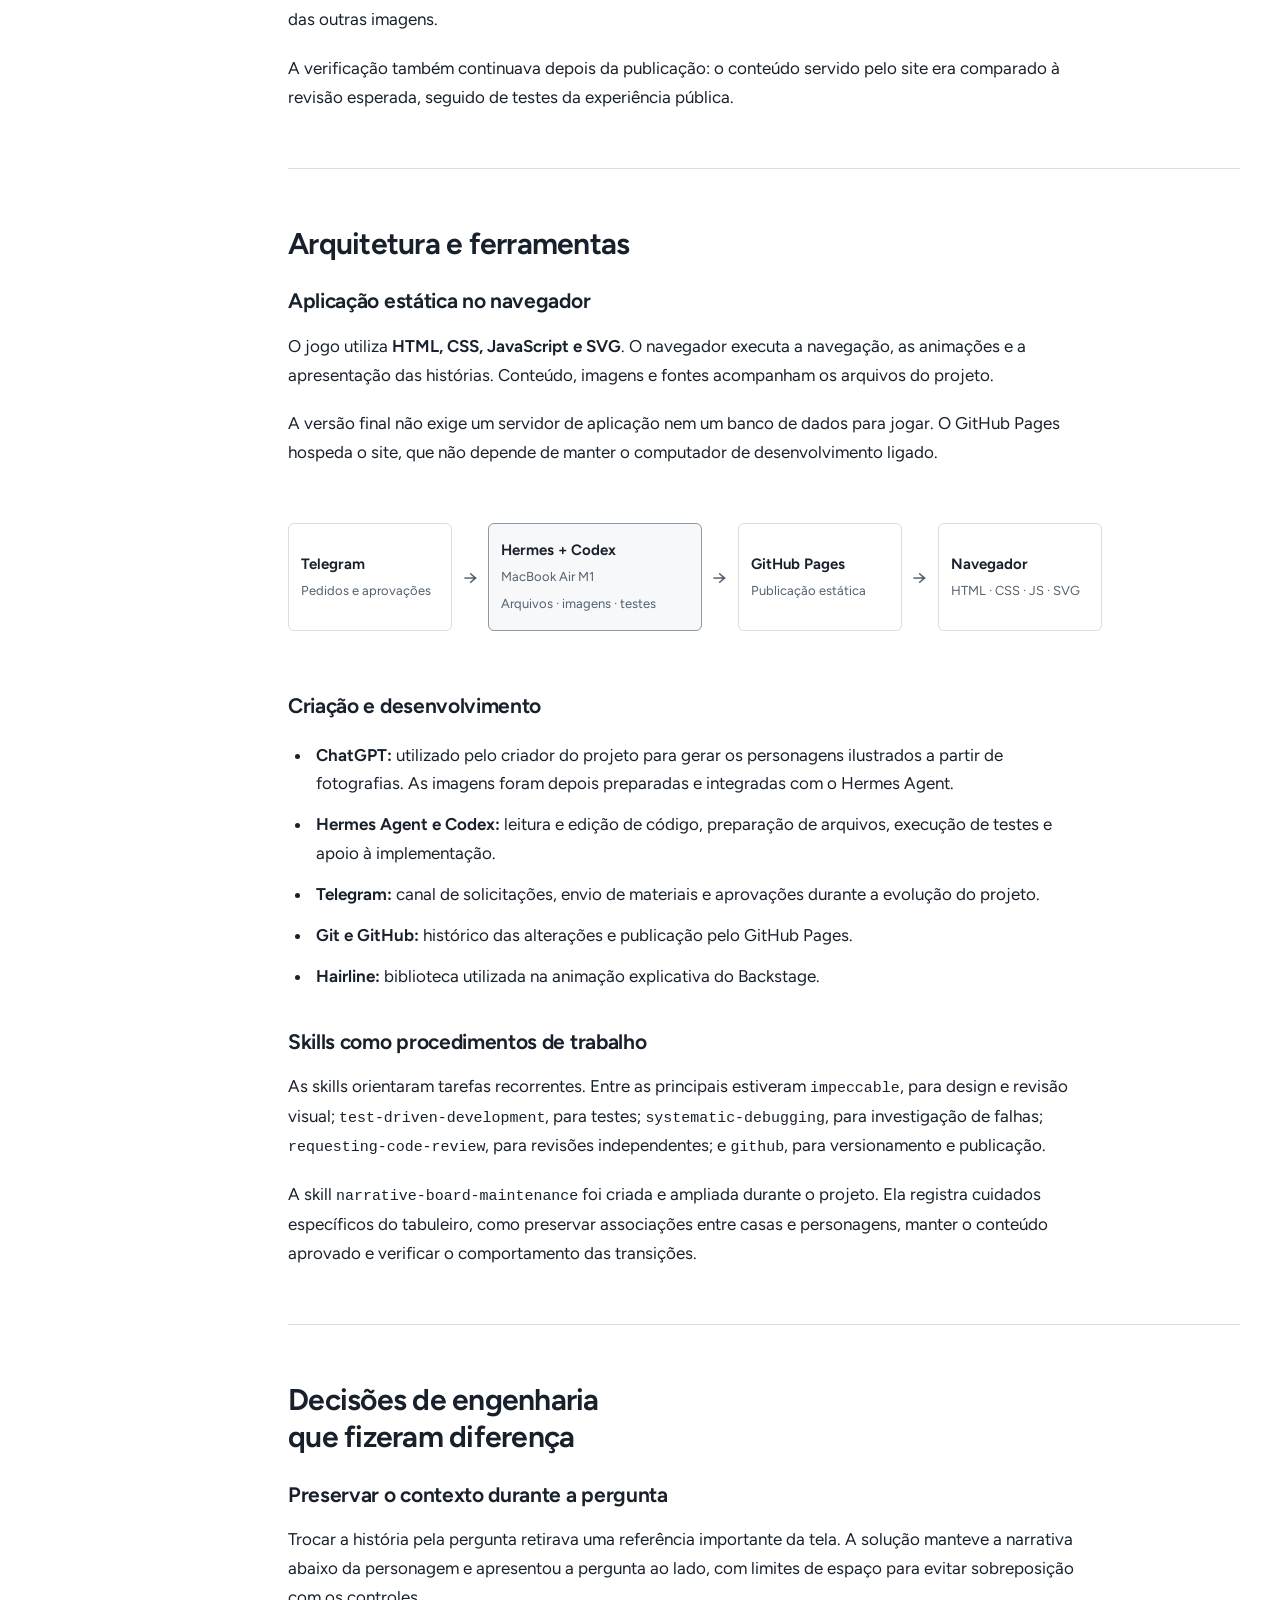
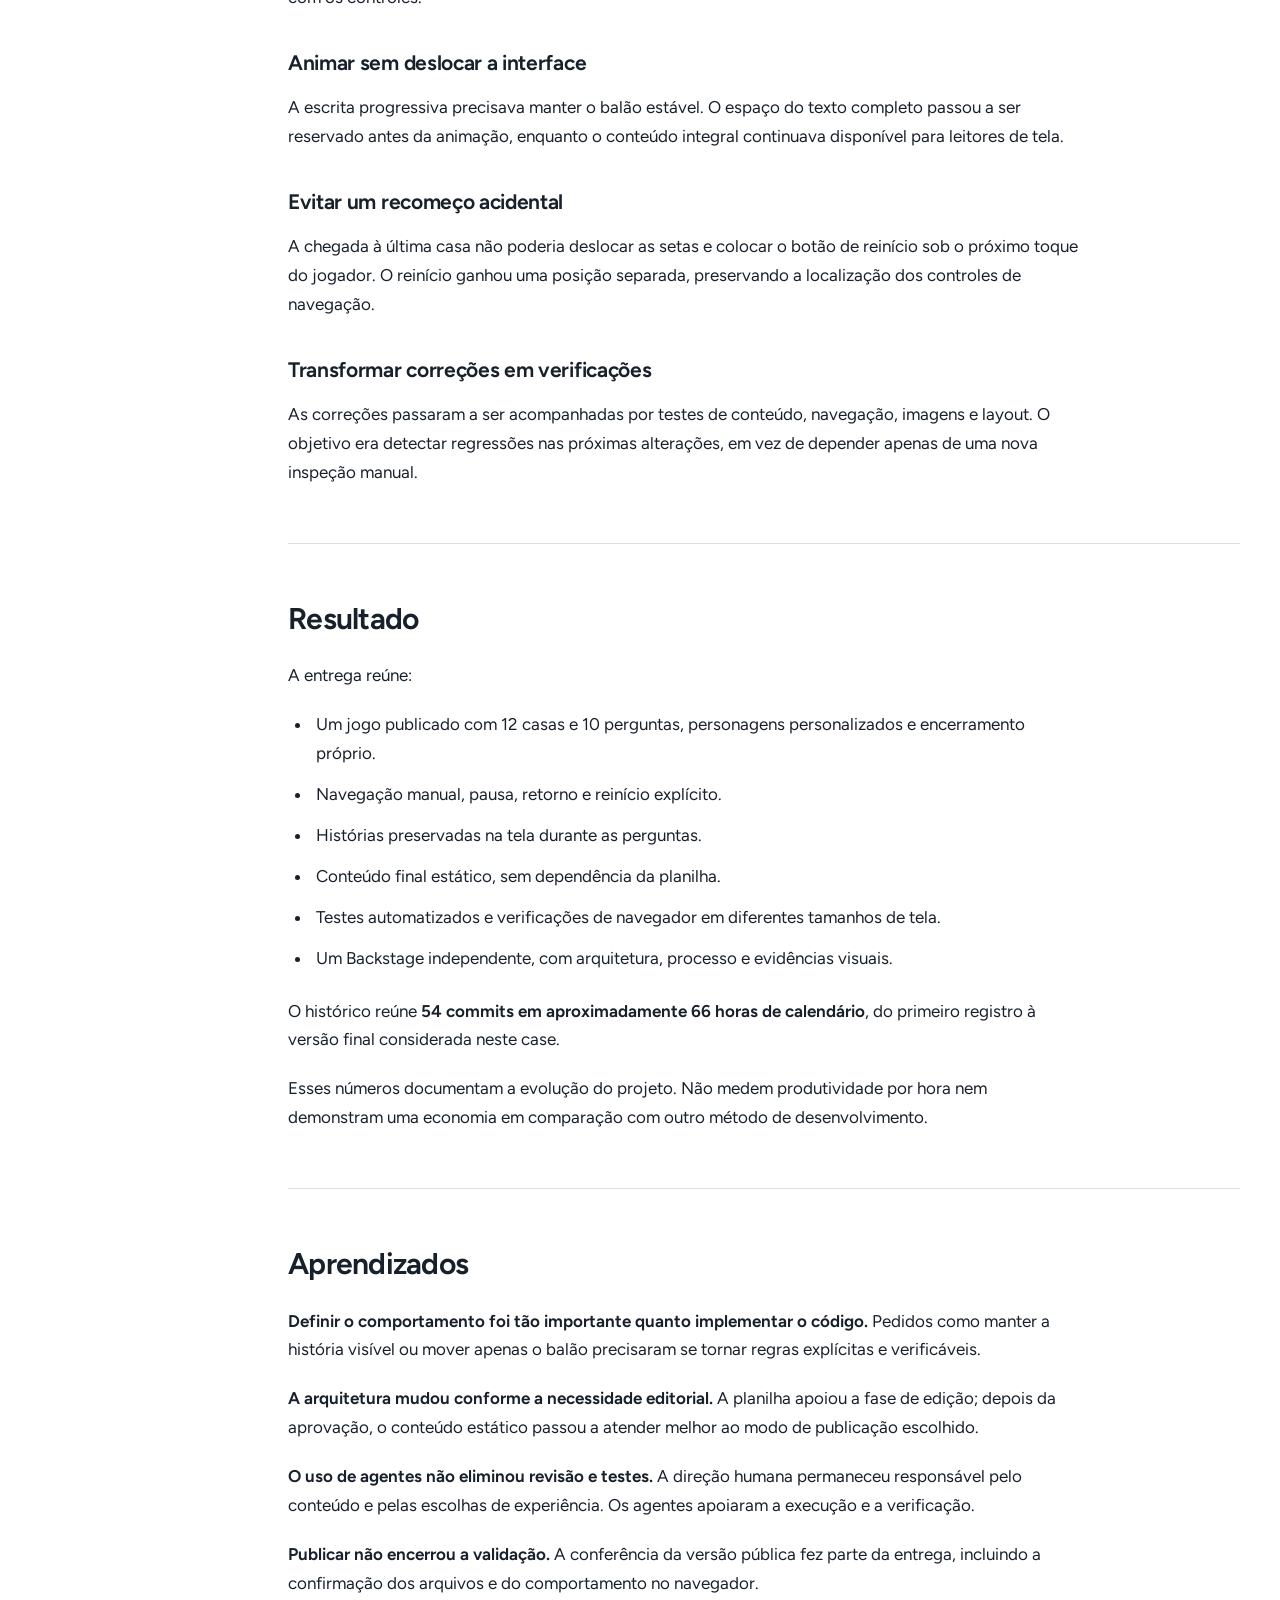
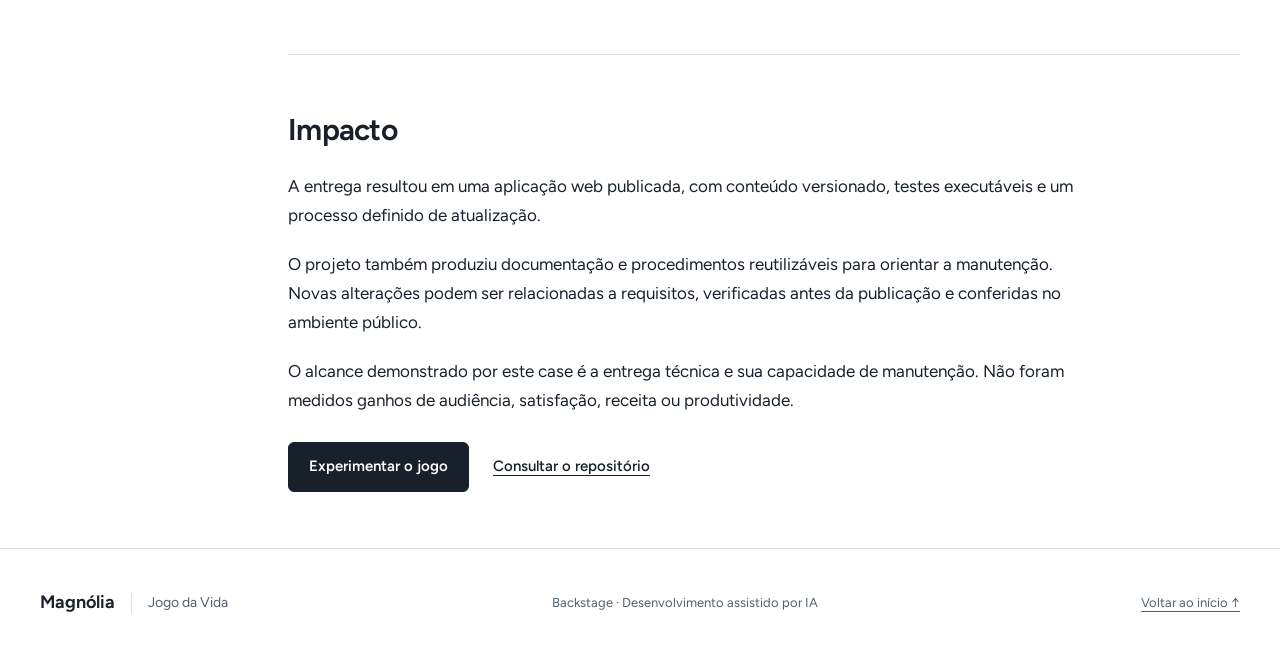
==== commit 99d814f7: "Use approved professional software-delivery framing in Backstage" ====
--- a/docs/backstage/index.html
+++ b/docs/backstage/index.html
@@ -2,12 +2,12 @@
 <html lang="pt-BR">
 <head>
 <meta charset="utf-8"><meta name="viewport" content="width=device-width,initial-scale=1">
-<title>Backstage · Jogo da Vida versão Magnólia</title>
-<meta name="description" content="Uma homenagem interativa construída com desenvolvimento assistido por IA.">
+<title>Magnólia: desenvolvimento de uma experiência web interativa · Backstage</title>
+<meta name="description" content="Case técnico do projeto Magnólia: produto, requisitos, desenvolvimento com Hermes Agent e Codex, decisões de engenharia, testes e publicação.">
 <meta name="theme-color" content="#ffffff">
 <link rel="canonical" href="https://paulosanches.github.io/magnolia-jogo-da-vida/backstage/">
-<meta property="og:type" content="article"><meta property="og:locale" content="pt_BR"><meta property="og:title" content="Jogo da Vida versão Magnólia · Backstage">
-<meta property="og:description" content="Uma homenagem interativa construída com desenvolvimento assistido por IA.">
+<meta property="og:type" content="article"><meta property="og:locale" content="pt_BR"><meta property="og:title" content="Magnólia: desenvolvimento de uma experiência web interativa">
+<meta property="og:description" content="Case técnico do projeto Magnólia: produto, requisitos, desenvolvimento com Hermes Agent e Codex, decisões de engenharia, testes e publicação.">
 <meta property="og:url" content="https://paulosanches.github.io/magnolia-jogo-da-vida/backstage/">
 <meta property="og:image" content="https://paulosanches.github.io/magnolia-jogo-da-vida/backstage/assets/game-desktop.png">
 <meta name="twitter:card" content="summary_large_image">
@@ -18,27 +18,26 @@
 <header class="site-header"><a class="brand" href="../" aria-label="Magnólia: abrir o jogo">Magnólia<span>Backstage</span></a><nav aria-label="Navegação do backstage"><a href="#sistema">Sistema</a><a href="#fluxo">Fluxo</a><a class="nav-play" href="../">Jogar <span aria-hidden="true">↗</span></a></nav></header>
 <main id="conteudo" class="content-layout"><aside class="contents"><div class="contents-title">Nesta página</div><nav aria-label="Seções do estudo de caso"><a href="#titulo">Visão geral</a><a href="#jogo">O produto</a><a href="#desafio">O desafio</a><a href="#jornada">A jornada</a><a href="#fluxo">O processo</a><a href="#sistema">Arquitetura e ferramentas</a><a href="#engenharia">Decisões de engenharia</a><a href="#resultado">Resultado</a><a href="#aprendizados">Aprendizados</a><a href="#impacto">Impacto</a></nav></aside><div class="page-content">
 <section class="hero" aria-labelledby="titulo"><div class="hero-copy">
-<h1 id="titulo" data-case-copy>Jogo da Vida versão Magnólia</h1>
-<p class="case-subtitle" data-case-copy>Uma homenagem interativa construída com desenvolvimento assistido por IA</p>
-<p class="lead" data-case-copy>Uma história de família transformada em um tabuleiro digital, com personagens personalizados e perguntas para conversar em voz alta.</p>
-<p data-case-copy>O projeto combina direção humana, criação de imagens com ChatGPT e desenvolvimento com Hermes Agent e Codex. A experiência foi refinada por sucessivas revisões de conteúdo, navegação e animação até chegar à versão publicada no GitHub Pages.</p>
+<h1 id="titulo" data-case-copy>Magnólia: desenvolvimento de uma experiência web interativa</h1>
+<p class="case-subtitle" data-case-copy>Um tabuleiro digital desenvolvido com Hermes Agent, Codex e direção humana.</p>
+<p class="lead" data-case-copy>O projeto Magnólia é uma aplicação web com navegação por etapas, personagens personalizados e apresentação sequencial de conteúdo.</p>
+<p data-case-copy>O desenvolvimento envolveu definição da experiência, implementação das interações, preparação de recursos visuais, testes e publicação. Este case apresenta os requisitos, as decisões técnicas e a evolução do produto até a versão entregue.</p>
 <p class="case-metrics" data-case-copy><strong>12 casas · 10 perguntas · 54 commits · aproximadamente 66 horas de evolução registrada</strong></p>
 <p class="case-metric-note" data-case-copy><em>O intervalo considera o <a href="https://github.com/PauloSanches/magnolia-jogo-da-vida/commit/6d4950af6e5f9630866530e6382bc72cc71f6833">primeiro commit</a> e o <a href="https://github.com/PauloSanches/magnolia-jogo-da-vida/commit/e6764d69d29c26b50729f8b0ca8801ce5e0fd67d">commit da versão final</a> do jogo e do Backstage, entre 19 e 22 de outubro de 2026. É tempo de calendário, não uma medição de horas de trabalho.</em></p>
 <div class="actions"><a class="button primary" href="../">Experimentar o jogo</a><a class="text-link" href="https://github.com/PauloSanches/magnolia-jogo-da-vida">Explorar o código</a></div>
 </div></section>
 <section class="section reading case-section" id="jogo"><h2 data-case-copy>O produto</h2><div>
-<p data-case-copy>O Jogo da Vida versão Magnólia é uma experiência web comemorativa que organiza momentos de uma trajetória pessoal em um tabuleiro ilustrado.</p>
-<p data-case-copy>Em cada casa, uma personagem acompanha a apresentação de uma história. Depois da leitura, surge uma pergunta para incentivar a participação da família. A história permanece visível durante a conversa, e quem está jogando decide quando avançar.</p>
-<p data-case-copy>A aplicação não recebe respostas, grava áudio nem calcula pontuação. A abertura e o encerramento não têm perguntas; a última casa apresenta uma reflexão e oferece a opção de recomeçar.</p>
-<p data-case-copy>O produto foi pensado para apoiar uma atividade compartilhada, com controles visíveis e uso em celular ou computador.</p>
+<p data-case-copy>A aplicação organiza o conteúdo em um tabuleiro com 12 casas e 10 perguntas. Cada etapa combina uma personagem, um bloco narrativo e controles de navegação.</p>
+<p data-case-copy>O conteúdo aparece com efeito de escrita. Depois de um intervalo, a pergunta é apresentada sem ocultar o texto anterior. O usuário controla quando avançar, voltar, pausar ou reiniciar.</p>
+<p data-case-copy>As respostas acontecem fora da aplicação. O sistema não recebe respostas, grava áudio nem calcula pontuação. A última casa encerra o percurso e disponibiliza o reinício.</p>
+<p data-case-copy>A interface foi desenvolvida para uso em celular e computador, com controles visíveis e suporte à navegação por teclado.</p>
 </div></section>
-<div class="evidence-grid"><figure class="hero-proof"><div class="phone"><img src="assets/game-mobile.png" width="390" height="844" alt="Captura do jogo: a história continua abaixo da personagem enquanto a pergunta aparece ao lado." loading="lazy"></div><figcaption>A história na tela. As lembranças na conversa.</figcaption></figure><figure class="wide-proof"><img src="assets/game-desktop.png" width="1440" height="1000" loading="lazy" alt="Captura real da última casa: ilustração de igreja e escadaria, personagem e reflexão de encerramento."><figcaption>O encerramento do jogo, com cenário e personagem personalizados.</figcaption></figure></div>
+<div class="evidence-grid"><figure class="hero-proof"><div class="phone"><img src="assets/game-mobile.png" width="390" height="844" alt="Captura do jogo: a história continua abaixo da personagem enquanto a pergunta aparece ao lado." loading="lazy"></div><figcaption>Apresentação simultânea do conteúdo e da pergunta, com navegação controlada pelo usuário.</figcaption></figure><figure class="wide-proof"><img src="assets/game-desktop.png" width="1440" height="1000" loading="lazy" alt="Captura real da última casa: ilustração de igreja e escadaria, personagem e reflexão de encerramento."><figcaption>O encerramento do jogo, com cenário e personagem personalizados.</figcaption></figure></div>
 
 <section class="section reading case-section" id="desafio"><h2 data-case-copy>O desafio</h2><div>
-<p data-case-copy>Transformar o conteúdo em uma página era apenas parte do trabalho. A experiência precisava funcionar para pessoas que não conheciam a interface, respeitar o tempo de leitura e preservar o sentido da homenagem durante as alterações.</p>
-<p data-case-copy>Isso trouxe requisitos específicos:</p>
+<p data-case-copy>Converter conteúdo e recursos visuais em uma experiência interativa com navegação previsível, leitura confortável e comportamento consistente entre dispositivos.</p>
+<p data-case-copy>As alterações precisavam preservar os requisitos já aprovados, sem introduzir regressões no conteúdo, no posicionamento dos elementos ou nas transições.</p>
 <ul class="case-list"><li data-case-copy>Deixar evidente como avançar e voltar, sem depender da descoberta de gestos.</li><li data-case-copy>Coordenar histórias, perguntas e animações sem levar o jogador automaticamente para outra casa.</li><li data-case-copy>Manter personagens e balões legíveis em diferentes tamanhos de tela.</li><li data-case-copy>Atualizar textos e imagens sem alterar outras partes já aprovadas.</li><li data-case-copy>Publicar versões que pudessem ser conferidas e relacionadas ao histórico do código.</li></ul>
-<p data-case-copy>A direção editorial também exigiu cuidado. O responsável pelo projeto escolheu o que contar, forneceu os materiais e aprovou a redação antes da publicação.</p>
 </div></section>
 <section class="section reading case-section" id="jornada"><h2 data-case-copy>A jornada de desenvolvimento</h2><div>
 <h3 data-case-copy>Do protótipo à navegação pelo tabuleiro</h3>
@@ -100,9 +99,9 @@
 <p data-case-copy><strong>Publicar não encerrou a validação.</strong> A conferência da versão pública fez parte da entrega, incluindo a confirmação dos arquivos e do comportamento no navegador.</p>
 </div></section>
 <section class="section reading case-section" id="impacto"><h2 data-case-copy>Impacto</h2><div>
-<p data-case-copy>O resultado concreto foi transformar materiais e decisões de uma homenagem familiar em uma experiência web publicada, acessível por um link e acompanhada de um histórico verificável.</p>
-<p data-case-copy>O trabalho também deixou uma base para manutenção: conteúdo aprovado, testes executáveis, documentação e procedimentos reutilizáveis para alterações futuras.</p>
-<p data-case-copy>O impacto sobre a participação da família ainda precisa ser avaliado no uso. Este case registra a entrega técnica e o processo que a tornou possível, sem atribuir ganhos de audiência, satisfação ou produtividade que não foram medidos.</p>
+<p data-case-copy>A entrega resultou em uma aplicação web publicada, com conteúdo versionado, testes executáveis e um processo definido de atualização.</p>
+<p data-case-copy>O projeto também produziu documentação e procedimentos reutilizáveis para orientar a manutenção. Novas alterações podem ser relacionadas a requisitos, verificadas antes da publicação e conferidas no ambiente público.</p>
+<p data-case-copy>O alcance demonstrado por este case é a entrega técnica e sua capacidade de manutenção. Não foram medidos ganhos de audiência, satisfação, receita ou produtividade.</p>
 <div class="actions"><a class="button primary" href="../">Experimentar o jogo</a><a class="text-link" href="https://github.com/PauloSanches/magnolia-jogo-da-vida">Consultar o repositório</a></div>
 </div></section>
 </div></main>
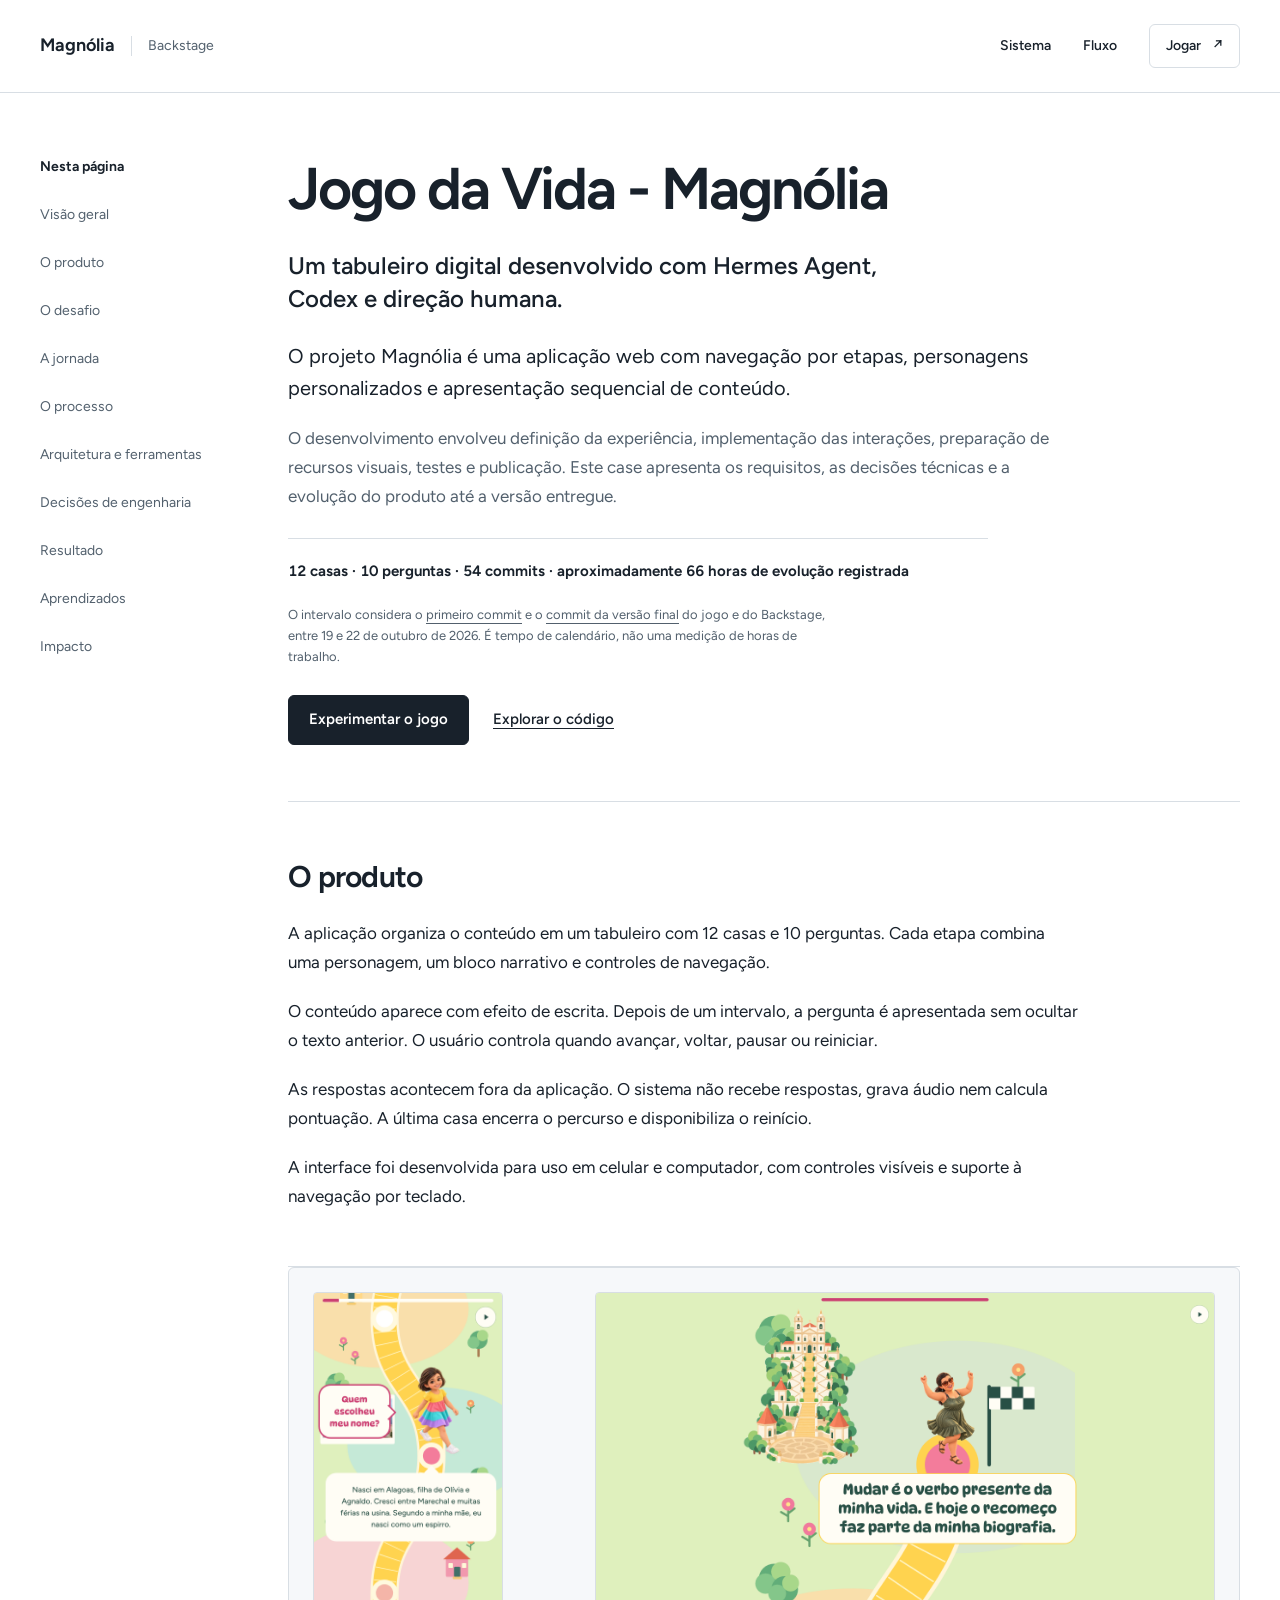
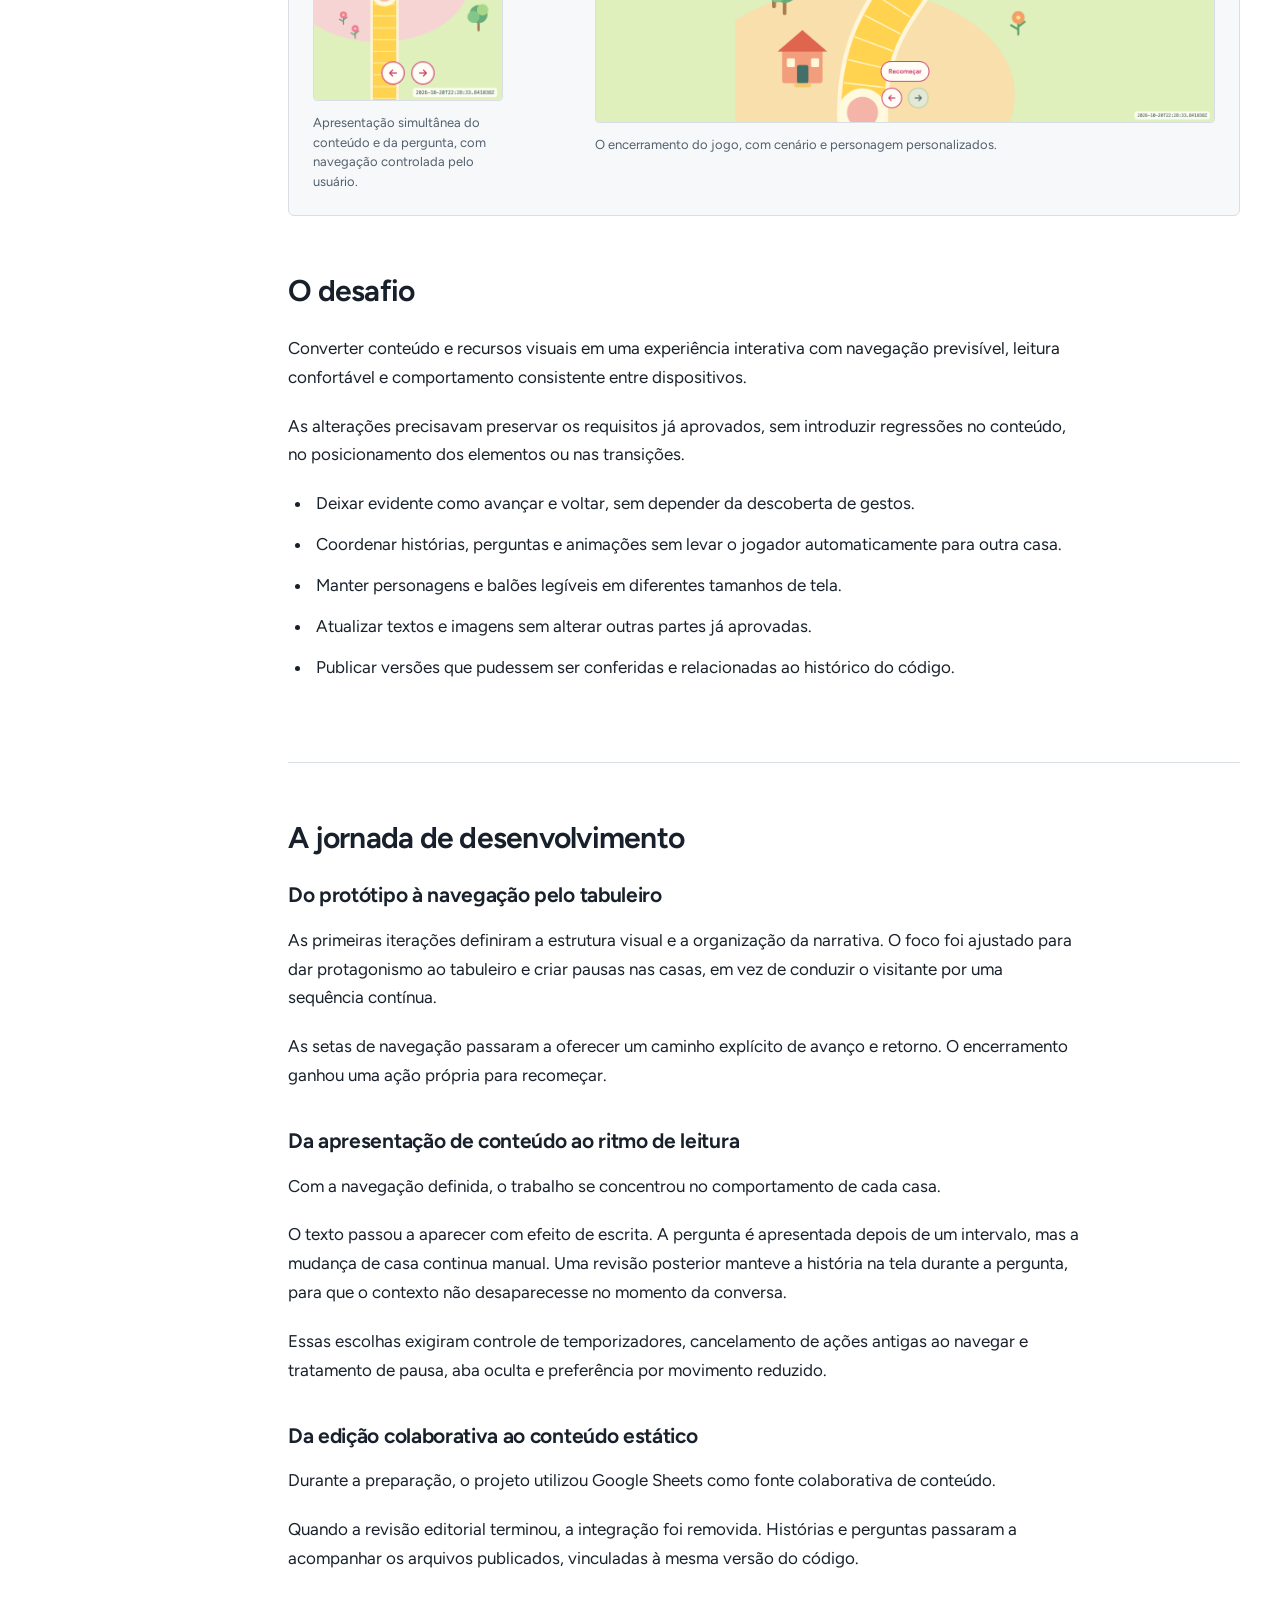
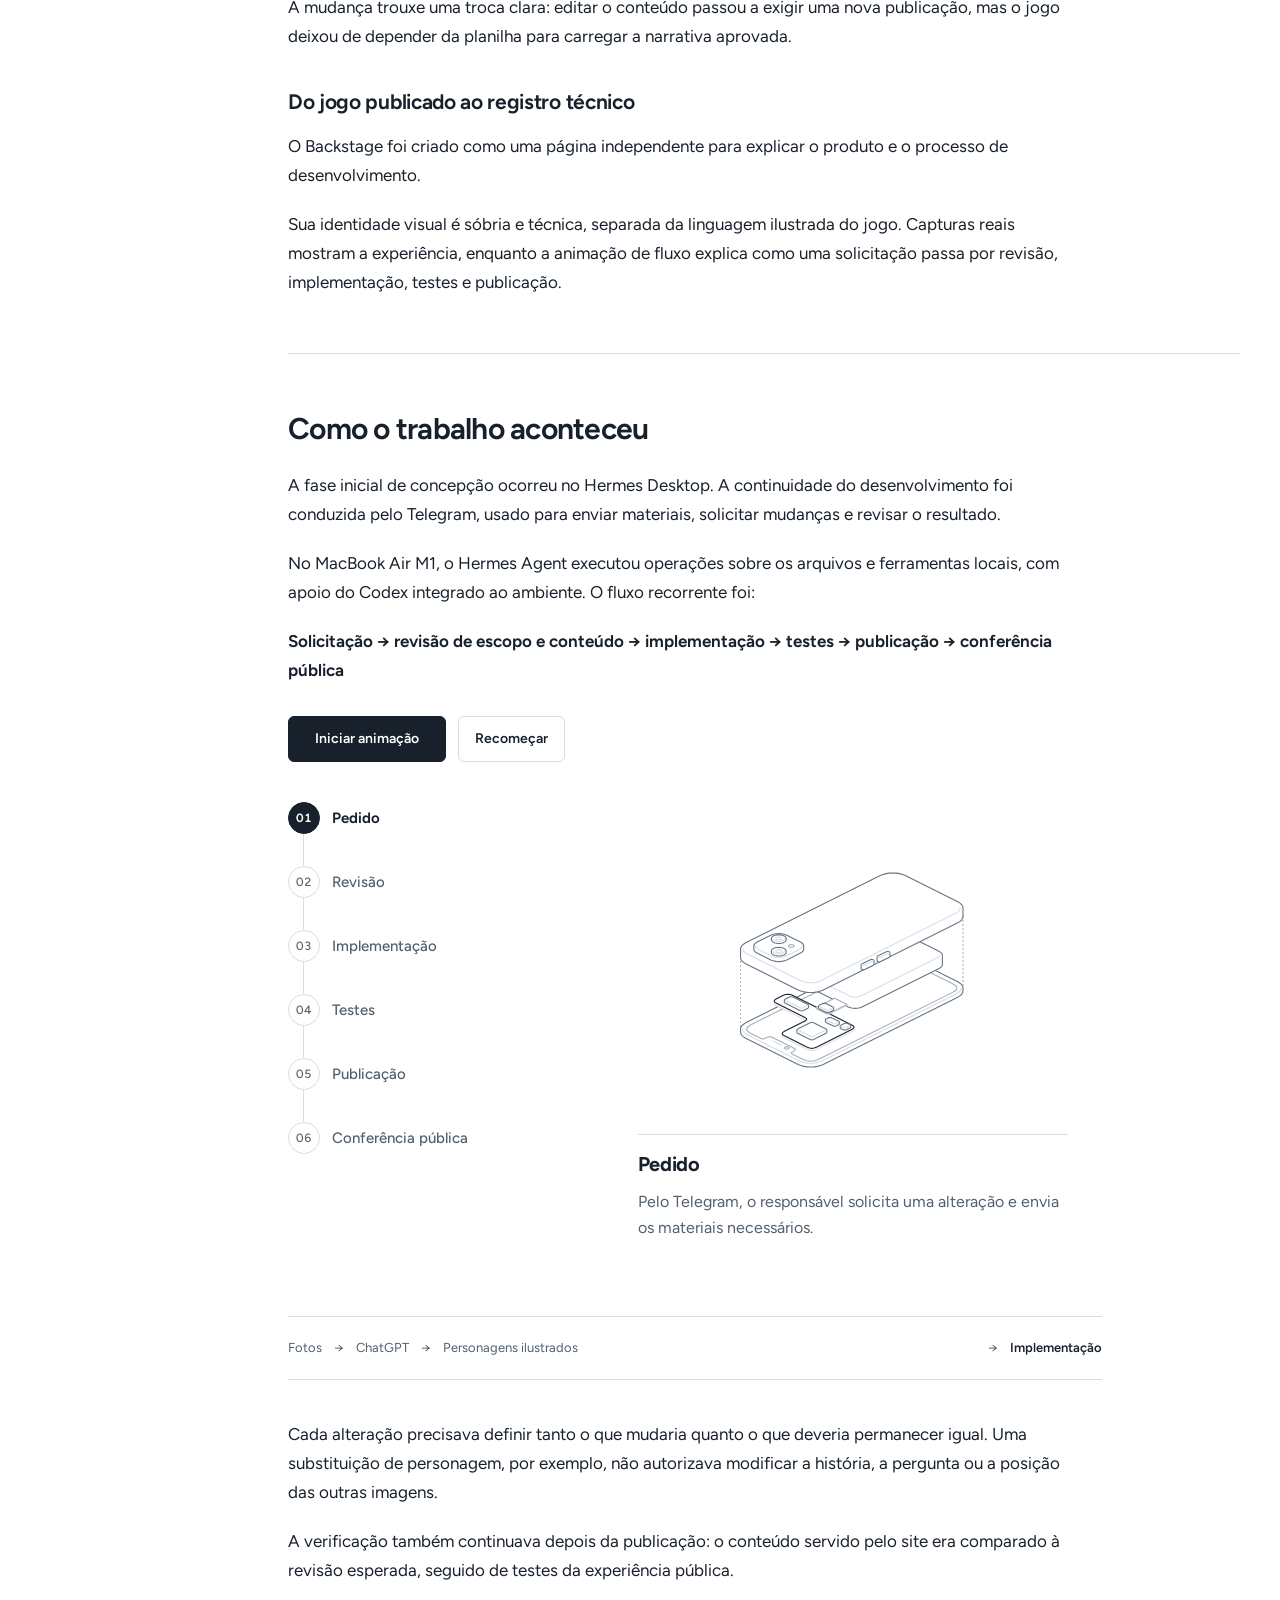
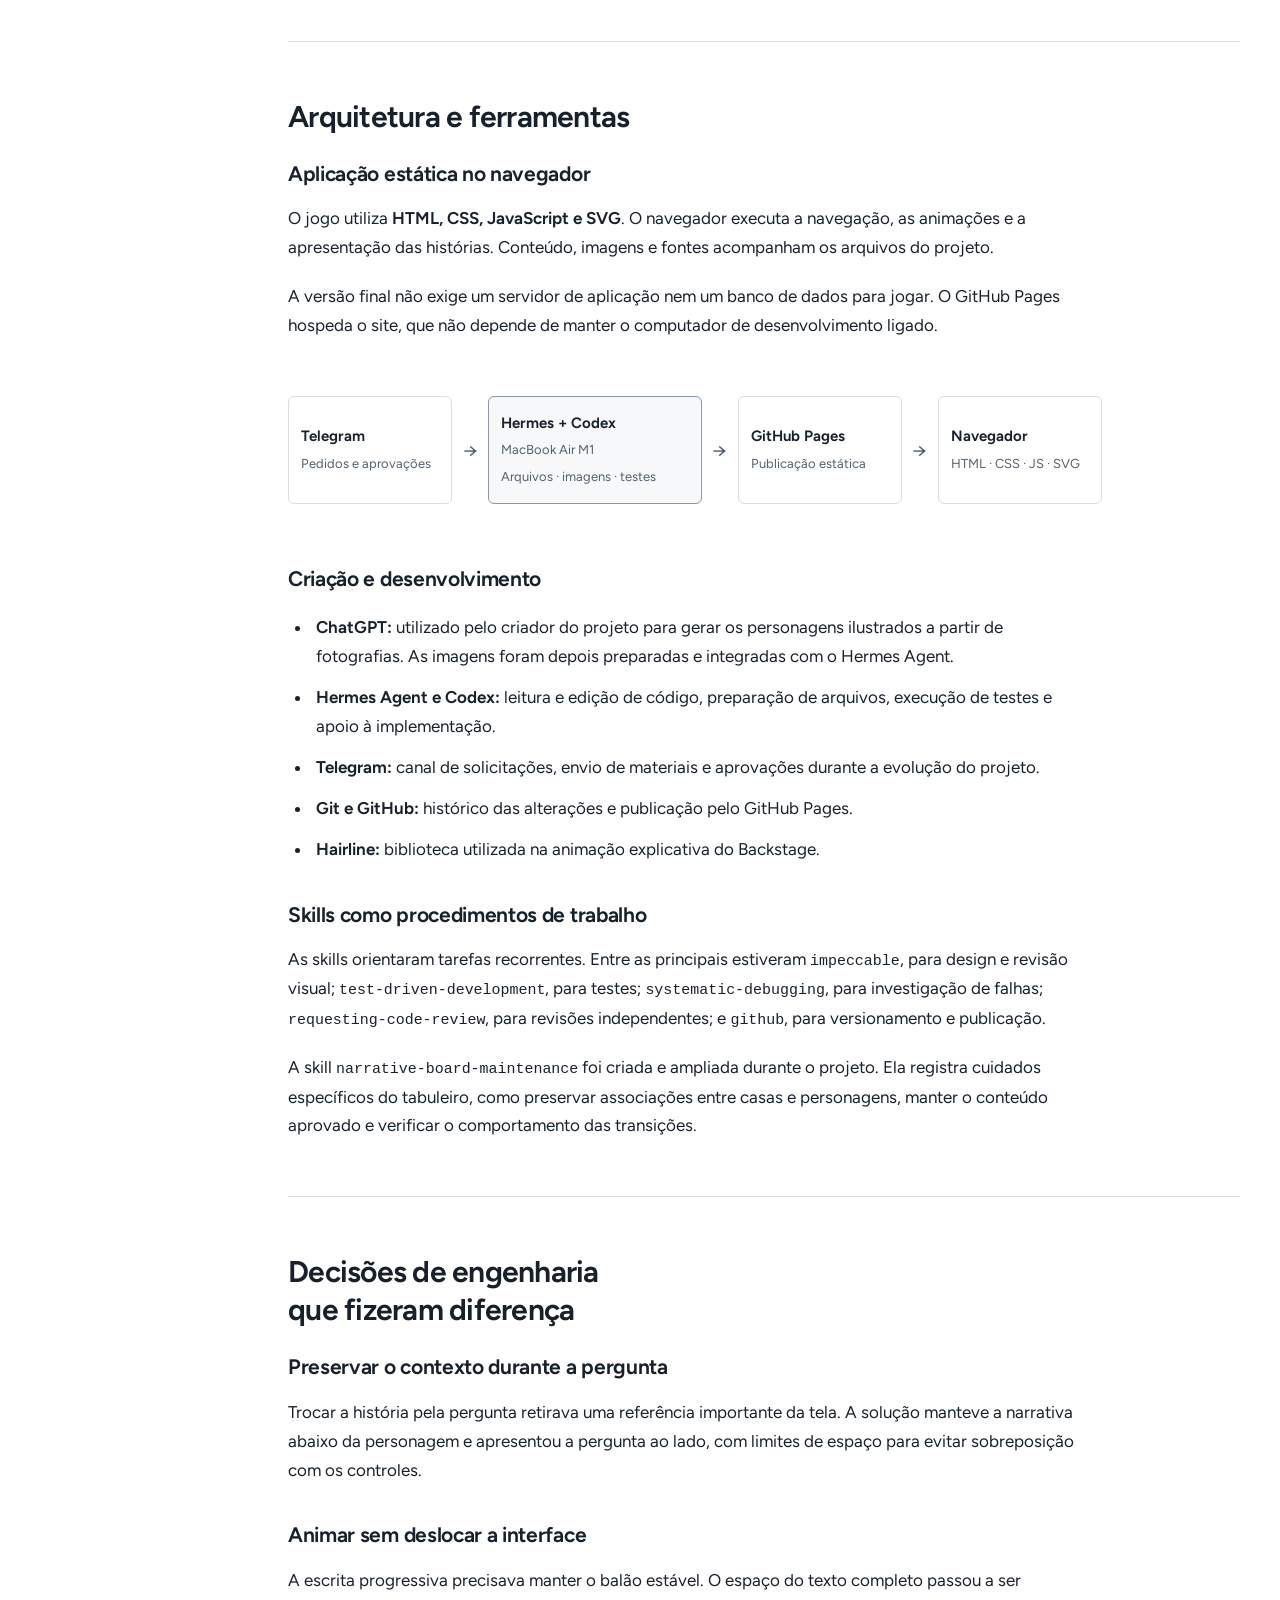
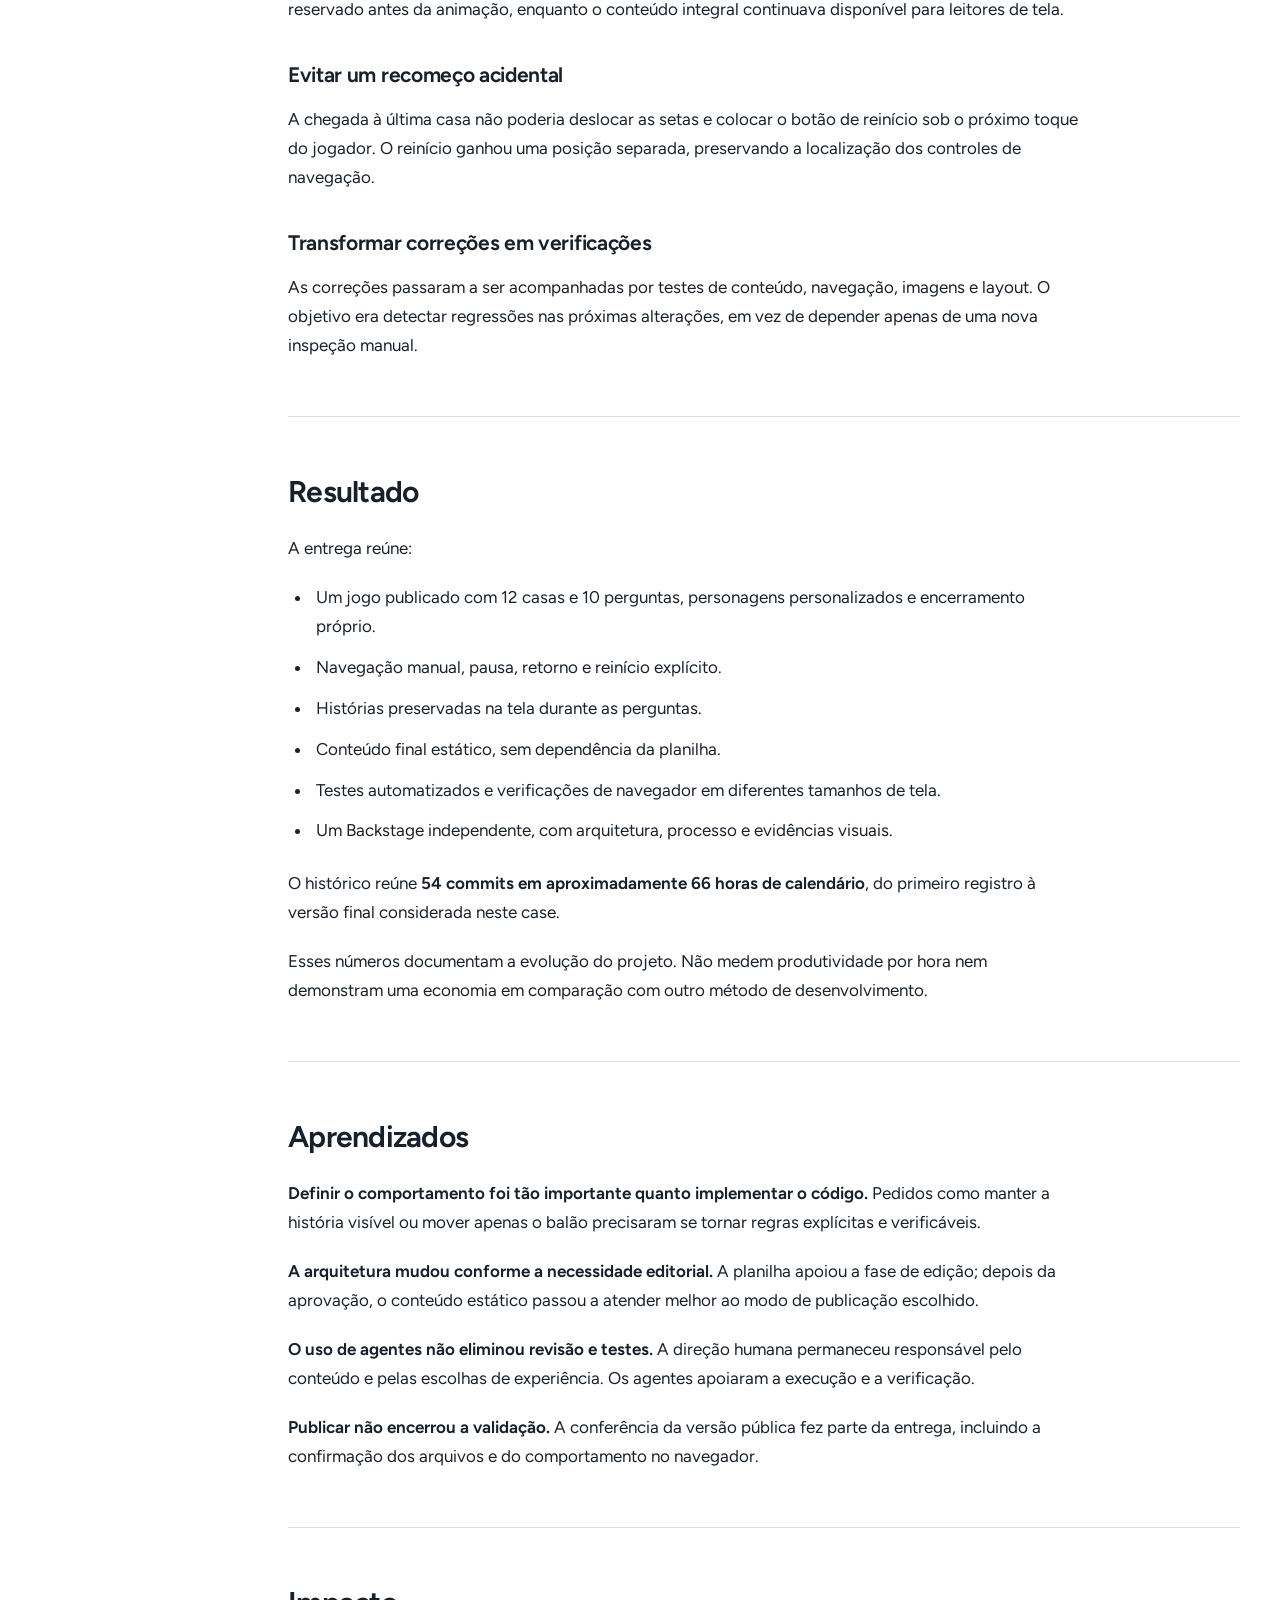
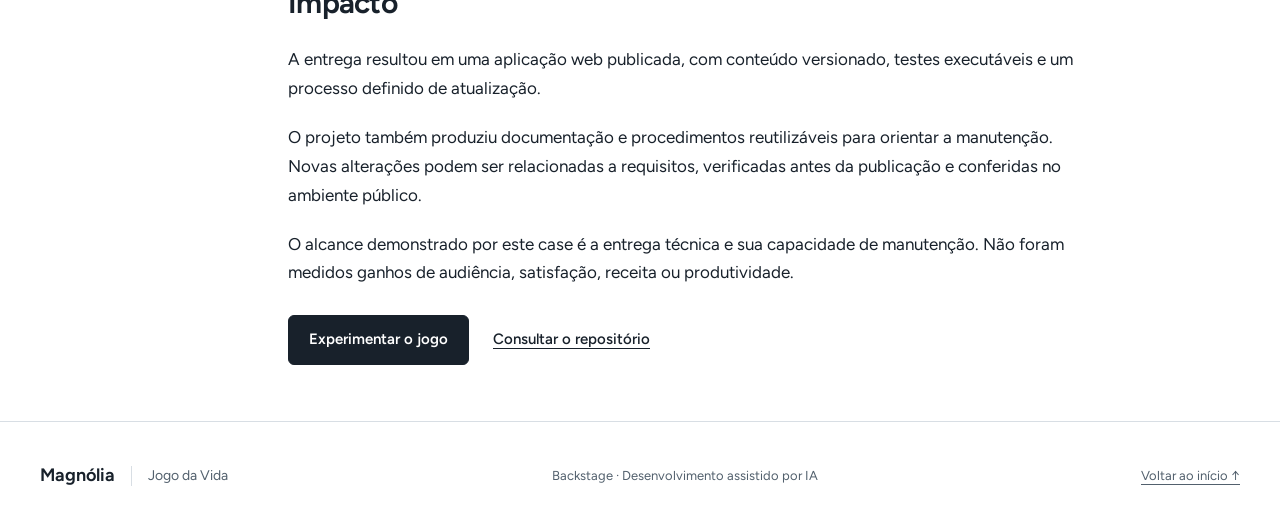
==== commit df26a17e: "Set exact approved case title: Jogo da Vida - Magnólia" ====
--- a/docs/backstage/index.html
+++ b/docs/backstage/index.html
@@ -2,11 +2,11 @@
 <html lang="pt-BR">
 <head>
 <meta charset="utf-8"><meta name="viewport" content="width=device-width,initial-scale=1">
-<title>Magnólia: desenvolvimento de uma experiência web interativa · Backstage</title>
+<title>Jogo da Vida - Magnólia</title>
 <meta name="description" content="Case técnico do projeto Magnólia: produto, requisitos, desenvolvimento com Hermes Agent e Codex, decisões de engenharia, testes e publicação.">
 <meta name="theme-color" content="#ffffff">
 <link rel="canonical" href="https://paulosanches.github.io/magnolia-jogo-da-vida/backstage/">
-<meta property="og:type" content="article"><meta property="og:locale" content="pt_BR"><meta property="og:title" content="Magnólia: desenvolvimento de uma experiência web interativa">
+<meta property="og:type" content="article"><meta property="og:locale" content="pt_BR"><meta property="og:title" content="Jogo da Vida - Magnólia">
 <meta property="og:description" content="Case técnico do projeto Magnólia: produto, requisitos, desenvolvimento com Hermes Agent e Codex, decisões de engenharia, testes e publicação.">
 <meta property="og:url" content="https://paulosanches.github.io/magnolia-jogo-da-vida/backstage/">
 <meta property="og:image" content="https://paulosanches.github.io/magnolia-jogo-da-vida/backstage/assets/game-desktop.png">
@@ -18,7 +18,7 @@
 <header class="site-header"><a class="brand" href="../" aria-label="Magnólia: abrir o jogo">Magnólia<span>Backstage</span></a><nav aria-label="Navegação do backstage"><a href="#sistema">Sistema</a><a href="#fluxo">Fluxo</a><a class="nav-play" href="../">Jogar <span aria-hidden="true">↗</span></a></nav></header>
 <main id="conteudo" class="content-layout"><aside class="contents"><div class="contents-title">Nesta página</div><nav aria-label="Seções do estudo de caso"><a href="#titulo">Visão geral</a><a href="#jogo">O produto</a><a href="#desafio">O desafio</a><a href="#jornada">A jornada</a><a href="#fluxo">O processo</a><a href="#sistema">Arquitetura e ferramentas</a><a href="#engenharia">Decisões de engenharia</a><a href="#resultado">Resultado</a><a href="#aprendizados">Aprendizados</a><a href="#impacto">Impacto</a></nav></aside><div class="page-content">
 <section class="hero" aria-labelledby="titulo"><div class="hero-copy">
-<h1 id="titulo" data-case-copy>Magnólia: desenvolvimento de uma experiência web interativa</h1>
+<h1 id="titulo" data-case-copy>Jogo da Vida - Magnólia</h1>
 <p class="case-subtitle" data-case-copy>Um tabuleiro digital desenvolvido com Hermes Agent, Codex e direção humana.</p>
 <p class="lead" data-case-copy>O projeto Magnólia é uma aplicação web com navegação por etapas, personagens personalizados e apresentação sequencial de conteúdo.</p>
 <p data-case-copy>O desenvolvimento envolveu definição da experiência, implementação das interações, preparação de recursos visuais, testes e publicação. Este case apresenta os requisitos, as decisões técnicas e a evolução do produto até a versão entregue.</p>
